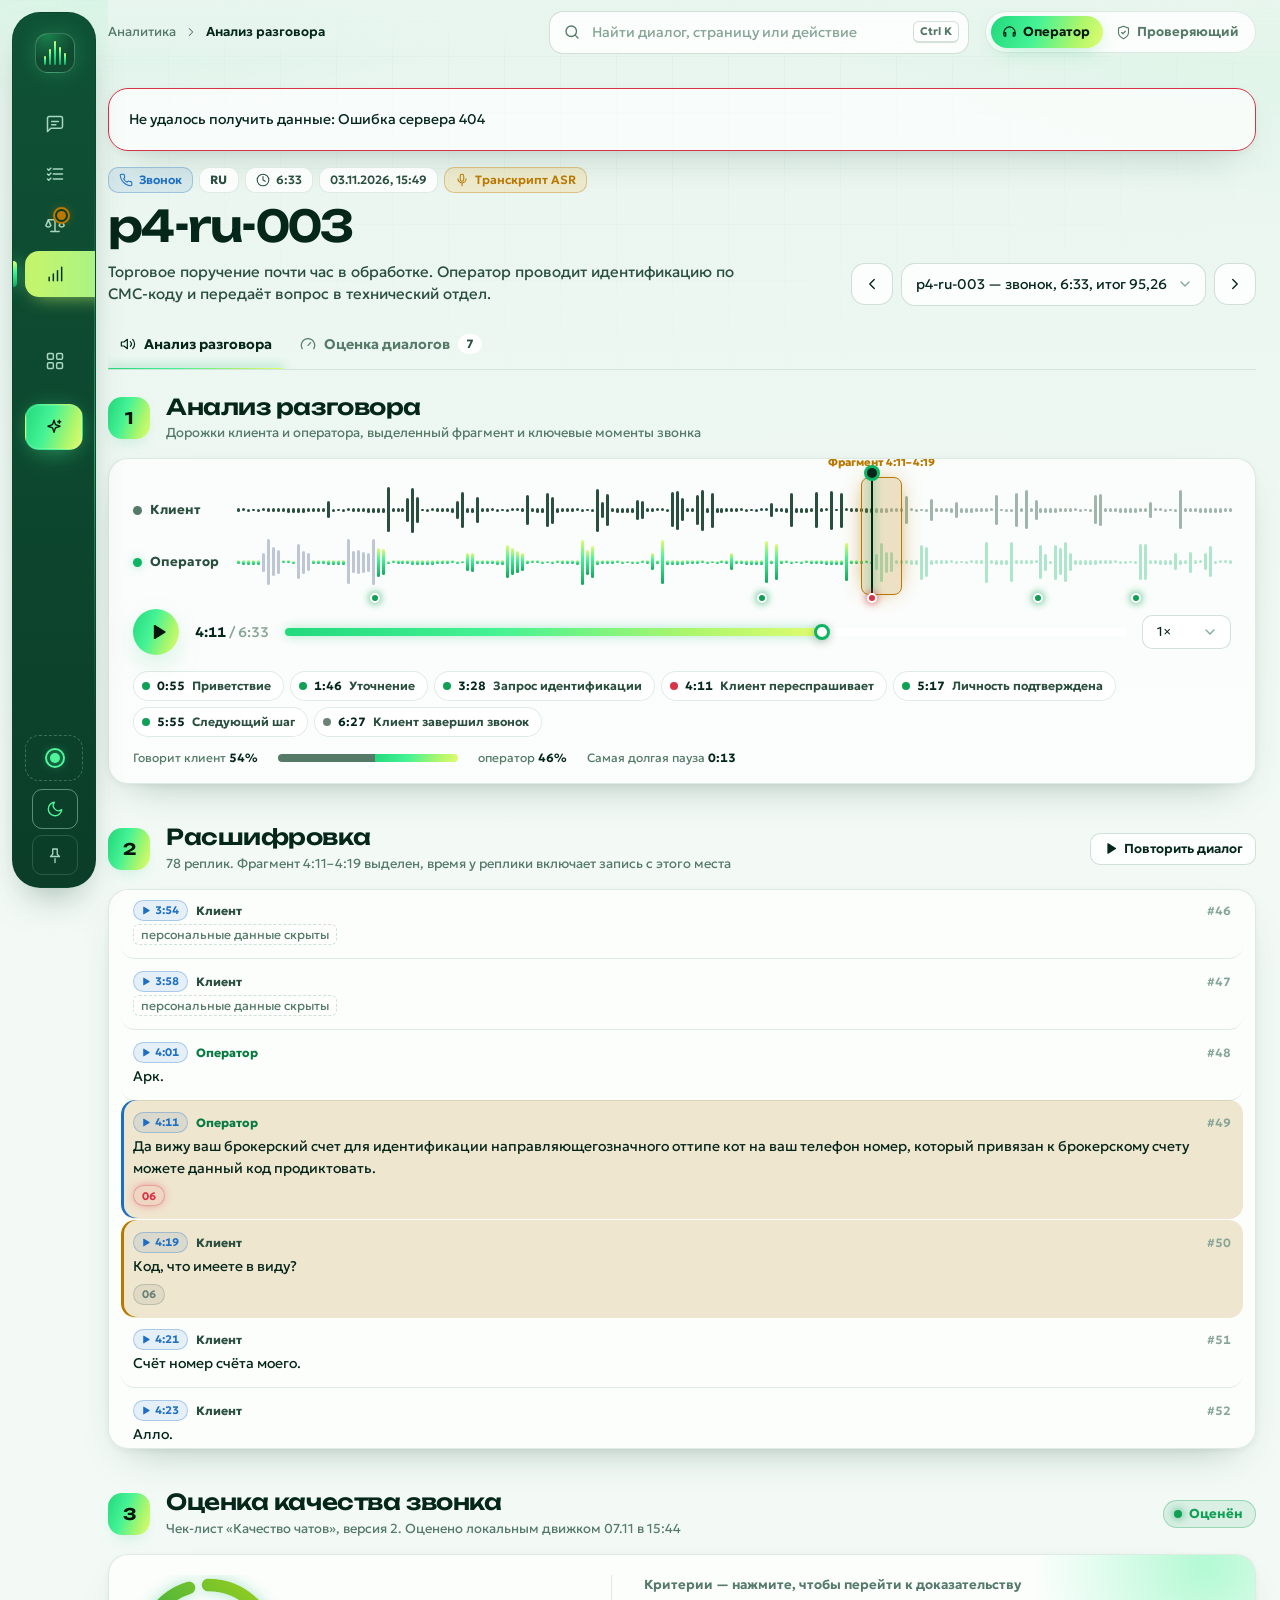
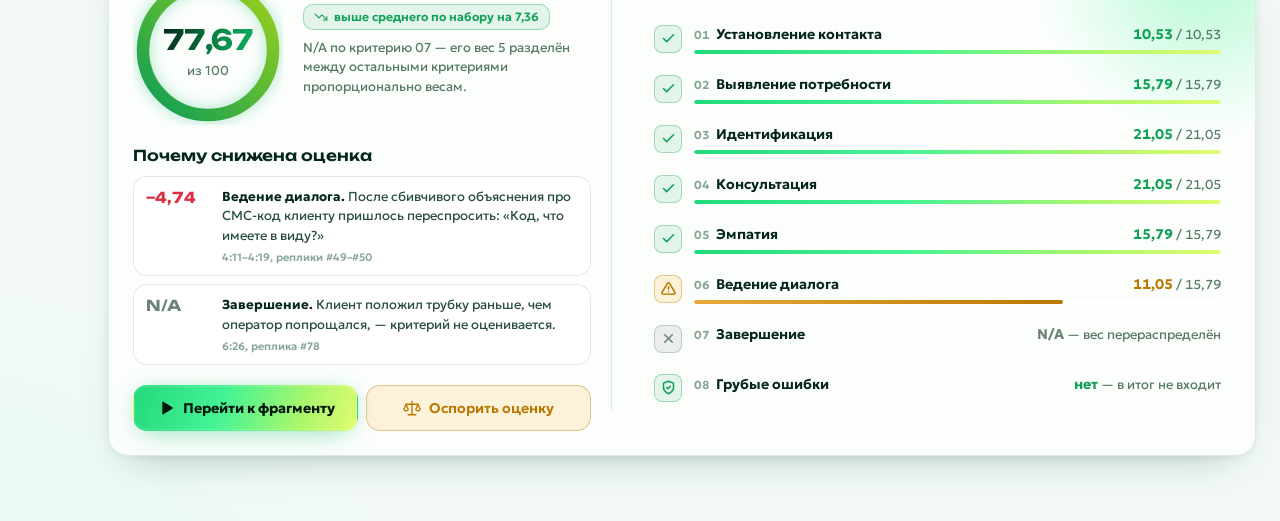
==== frontend/analytics.html @ 2c7c266d "Фронтенд: новый дизайн (datac) подключён к API: диалоги, карточки, апелляции, оценка, чек-листы, ана" ====
<!doctype html>
<html lang="ru">
<head>
  <meta charset="utf-8">
  <meta name="viewport" content="width=device-width, initial-scale=1">
  <meta name="theme-color" content="#F3FAF6">
  <link rel="icon" href="data:image/svg+xml,%3Csvg xmlns='http://www.w3.org/2000/svg' viewBox='0 0 32 32'%3E%3Crect width='32' height='32' rx='9' fill='%230B2D1F'/%3E%3Cg fill='%2345F395'%3E%3Crect x='6' y='17' width='3' height='8' rx='1.5'/%3E%3Crect x='11' y='11' width='3' height='14' rx='1.5'/%3E%3Crect x='16' y='6' width='3' height='19' rx='1.5'/%3E%3Crect x='21' y='12' width='3' height='13' rx='1.5'/%3E%3C/g%3E%3C/svg%3E">
  <title>Анализ разговора · p4-ru-003 · CQA</title>
  <script src="js/fx/boot.js"></script>
  <link rel="preconnect" href="https://fonts.googleapis.com">
  <link rel="preconnect" href="https://fonts.gstatic.com" crossorigin>
  <noscript><link rel="stylesheet" href="https://fonts.googleapis.com/css2?family=Geologica:wght@300..800&family=Unbounded:wght@500..800&display=swap"></noscript>
  <link rel="stylesheet" href="css/tokens.css">
  <link rel="stylesheet" href="css/base.css">
  <link rel="stylesheet" href="css/components.css">
  <link rel="stylesheet" href="css/views.css">
  <link rel="stylesheet" href="css/fx.css">
</head>
<body>
  <!-- Иконки (inline-спрайт, чтобы работать и с file://). Использование: <svg class="icon"><use href="#i-check"/></svg> -->
  <svg xmlns="http://www.w3.org/2000/svg" style="display:none" aria-hidden="true">
    <symbol id="i-logo" viewBox="0 0 24 24"><path d="M21 12a8.5 8.5 0 0 1-12.4 7.6L3.5 21l1.4-4.9A8.5 8.5 0 1 1 21 12Z"/><path d="m8.6 12.2 2.4 2.4 4.6-5"/></symbol>
    <symbol id="i-list" viewBox="0 0 24 24"><path d="M21 15a2 2 0 0 1-2 2H7l-4 4V5a2 2 0 0 1 2-2h14a2 2 0 0 1 2 2z"/><path d="M8 9h8M8 13h5"/></symbol>
    <symbol id="i-gauge" viewBox="0 0 24 24"><path d="m12 14 4-4"/><path d="M3.3 19a10 10 0 1 1 17.4 0"/></symbol>
    <symbol id="i-checklist" viewBox="0 0 24 24"><path d="M10 6h11M10 12h11M10 18h11"/><path d="m3 6 1.5 1.5L7 5M3 12l1.5 1.5L7 11M3 18l1.5 1.5L7 17"/></symbol>
    <symbol id="i-scale" viewBox="0 0 24 24"><path d="M12 3v18M7 21h10M4 7h16"/><path d="m4 7-3 7a3.5 3.5 0 0 0 6 0L4 7ZM20 7l-3 7a3.5 3.5 0 0 0 6 0l-3-7Z"/></symbol>
    <symbol id="i-chat" viewBox="0 0 24 24"><path d="M7.9 20A9 9 0 1 0 4 16.1L2 22z"/></symbol>
    <symbol id="i-phone" viewBox="0 0 24 24"><path d="M22 16.9v3a2 2 0 0 1-2.2 2 19.8 19.8 0 0 1-8.6-3.1 19.5 19.5 0 0 1-6-6A19.8 19.8 0 0 1 2.1 4.2 2 2 0 0 1 4.1 2h3a2 2 0 0 1 2 1.7c.1.9.4 1.8.7 2.7a2 2 0 0 1-.5 2.1L8 9.8a16 16 0 0 0 6 6l1.3-1.3a2 2 0 0 1 2.1-.4c.9.3 1.8.6 2.7.7a2 2 0 0 1 1.7 2z"/></symbol>
    <symbol id="i-search" viewBox="0 0 24 24"><circle cx="11" cy="11" r="7"/><path d="m20 20-3.5-3.5"/></symbol>
    <symbol id="i-chevron-right" viewBox="0 0 24 24"><path d="m9 18 6-6-6-6"/></symbol>
    <symbol id="i-chevron-left" viewBox="0 0 24 24"><path d="m15 18-6-6 6-6"/></symbol>
    <symbol id="i-sort" viewBox="0 0 24 24"><path d="m7 15 5 5 5-5M7 9l5-5 5 5"/></symbol>
    <symbol id="i-sort-down" viewBox="0 0 24 24"><path d="M12 5v14M6 13l6 6 6-6"/></symbol>
    <symbol id="i-alert" viewBox="0 0 24 24"><path d="M10.3 3.9 1.8 18a2 2 0 0 0 1.7 3h17a2 2 0 0 0 1.7-3L13.7 3.9a2 2 0 0 0-3.4 0z"/><path d="M12 9v4M12 17h.01"/></symbol>
    <symbol id="i-flag" viewBox="0 0 24 24"><path d="M4 15s1-1 4-1 5 2 8 2 4-1 4-1V3s-1 1-4 1-5-2-8-2-4 1-4 1z"/><path d="M4 22v-7"/></symbol>
    <symbol id="i-check" viewBox="0 0 24 24"><path d="M20 6 9 17l-5-5"/></symbol>
    <symbol id="i-check-circle" viewBox="0 0 24 24"><circle cx="12" cy="12" r="10"/><path d="m8 12 3 3 5-6"/></symbol>
    <symbol id="i-x" viewBox="0 0 24 24"><path d="M18 6 6 18M6 6l12 12"/></symbol>
    <symbol id="i-x-circle" viewBox="0 0 24 24"><circle cx="12" cy="12" r="10"/><path d="m15 9-6 6M9 9l6 6"/></symbol>
    <symbol id="i-refresh" viewBox="0 0 24 24"><path d="M3 12a9 9 0 0 1 15-6.7L21 8"/><path d="M21 3v5h-5"/><path d="M21 12a9 9 0 0 1-15 6.7L3 16"/><path d="M3 21v-5h5"/></symbol>
    <symbol id="i-upload" viewBox="0 0 24 24"><path d="M21 15v4a2 2 0 0 1-2 2H5a2 2 0 0 1-2-2v-4"/><path d="m17 8-5-5-5 5M12 3v12"/></symbol>
    <symbol id="i-download" viewBox="0 0 24 24"><path d="M21 15v4a2 2 0 0 1-2 2H5a2 2 0 0 1-2-2v-4"/><path d="m7 10 5 5 5-5M12 15V3"/></symbol>
    <symbol id="i-play" viewBox="0 0 24 24"><path d="M7 4.5v15a1 1 0 0 0 1.5.9l12-7.5a1 1 0 0 0 0-1.8l-12-7.5A1 1 0 0 0 7 4.5Z"/></symbol>
    <symbol id="i-pause" viewBox="0 0 24 24"><rect x="6" y="4" width="4" height="16" rx="1"/><rect x="14" y="4" width="4" height="16" rx="1"/></symbol>
    <symbol id="i-stop" viewBox="0 0 24 24"><rect x="6" y="6" width="12" height="12" rx="2"/></symbol>
    <symbol id="i-grip" viewBox="0 0 24 24"><circle cx="9" cy="6" r="1"/><circle cx="15" cy="6" r="1"/><circle cx="9" cy="12" r="1"/><circle cx="15" cy="12" r="1"/><circle cx="9" cy="18" r="1"/><circle cx="15" cy="18" r="1"/></symbol>
    <symbol id="i-plus" viewBox="0 0 24 24"><path d="M12 5v14M5 12h14"/></symbol>
    <symbol id="i-save" viewBox="0 0 24 24"><path d="M19 21H5a2 2 0 0 1-2-2V5a2 2 0 0 1 2-2h11l5 5v11a2 2 0 0 1-2 2z"/><path d="M17 21v-8H7v8M7 3v5h8"/></symbol>
    <symbol id="i-trash" viewBox="0 0 24 24"><path d="M3 6h18M8 6V4a2 2 0 0 1 2-2h4a2 2 0 0 1 2 2v2m3 0-1 14a2 2 0 0 1-2 2H8a2 2 0 0 1-2-2L5 6"/></symbol>
    <symbol id="i-copy" viewBox="0 0 24 24"><rect x="9" y="9" width="13" height="13" rx="2"/><path d="M5 15H4a2 2 0 0 1-2-2V4a2 2 0 0 1 2-2h9a2 2 0 0 1 2 2v1"/></symbol>
    <symbol id="i-shield" viewBox="0 0 24 24"><path d="M12 22s8-4 8-10V5l-8-3-8 3v7c0 6 8 10 8 10z"/><path d="m9 12 2 2 4-4"/></symbol>
    <symbol id="i-user" viewBox="0 0 24 24"><circle cx="12" cy="8" r="4"/><path d="M4 21a8 8 0 0 1 16 0"/></symbol>
    <symbol id="i-headset" viewBox="0 0 24 24"><path d="M3 14v-2a9 9 0 0 1 18 0v2"/><path d="M21 16a2 2 0 0 1-2 2h-1v-6h1a2 2 0 0 1 2 2zM3 16a2 2 0 0 0 2 2h1v-6H5a2 2 0 0 0-2 2z"/></symbol>
    <symbol id="i-bot" viewBox="0 0 24 24"><rect x="4" y="8" width="16" height="12" rx="3"/><path d="M12 4v4M9 13h.01M15 13h.01"/></symbol>
    <symbol id="i-info" viewBox="0 0 24 24"><circle cx="12" cy="12" r="10"/><path d="M12 16v-4M12 8h.01"/></symbol>
    <symbol id="i-clock" viewBox="0 0 24 24"><circle cx="12" cy="12" r="10"/><path d="M12 6v6l4 2"/></symbol>
    <symbol id="i-mic" viewBox="0 0 24 24"><rect x="9" y="2" width="6" height="12" rx="3"/><path d="M19 10a7 7 0 0 1-14 0M12 17v5"/></symbol>
    <symbol id="i-link" viewBox="0 0 24 24"><path d="M10 13a5 5 0 0 0 7.5.5l3-3a5 5 0 0 0-7-7l-1.7 1.7"/><path d="M14 11a5 5 0 0 0-7.5-.5l-3 3a5 5 0 0 0 7 7l1.7-1.7"/></symbol>
    <symbol id="i-database" viewBox="0 0 24 24"><ellipse cx="12" cy="5" rx="9" ry="3"/><path d="M3 5v14c0 1.7 4 3 9 3s9-1.3 9-3V5"/><path d="M3 12c0 1.7 4 3 9 3s9-1.3 9-3"/></symbol>
    <symbol id="i-cpu" viewBox="0 0 24 24"><rect x="5" y="5" width="14" height="14" rx="2"/><path d="M9 9h6v6H9zM9 2v3M15 2v3M9 19v3M15 19v3M2 9h3M2 15h3M19 9h3M19 15h3"/></symbol>
    <symbol id="i-cloud" viewBox="0 0 24 24"><path d="M17.5 19H8a5 5 0 1 1 1-9.9A6 6 0 0 1 20 11a4 4 0 0 1-2.5 8z"/></symbol>
    <symbol id="i-toggle" viewBox="0 0 24 24"><rect x="2" y="7" width="20" height="10" rx="5"/><circle cx="16" cy="12" r="3"/></symbol>
    <symbol id="i-bars" viewBox="0 0 24 24"><path d="M5 20v-4M10 20v-8M15 20V8M20 20V4"/></symbol>
    <symbol id="i-edit" viewBox="0 0 24 24"><path d="M12 20h9"/><path d="M16.5 3.5a2.1 2.1 0 0 1 3 3L7 19l-4 1 1-4z"/></symbol>
    <symbol id="i-arrow-right" viewBox="0 0 24 24"><path d="M5 12h14M13 6l6 6-6 6"/></symbol>
    <symbol id="i-external" viewBox="0 0 24 24"><path d="M15 3h6v6M10 14 21 3M18 13v6a2 2 0 0 1-2 2H5a2 2 0 0 1-2-2V8a2 2 0 0 1 2-2h6"/></symbol>
    <symbol id="i-lock" viewBox="0 0 24 24"><rect x="3" y="11" width="18" height="11" rx="2"/><path d="M7 11V7a5 5 0 0 1 10 0v4"/></symbol>
    <symbol id="i-file" viewBox="0 0 24 24"><path d="M14 2H6a2 2 0 0 0-2 2v16a2 2 0 0 0 2 2h12a2 2 0 0 0 2-2V8z"/><path d="M14 2v6h6M9 13h6M9 17h4"/></symbol>
    <symbol id="i-history" viewBox="0 0 24 24"><path d="M3 12a9 9 0 1 0 3-6.7L3 8"/><path d="M3 3v5h5M12 7v5l3 2"/></symbol>
    <symbol id="i-message" viewBox="0 0 24 24"><path d="M21 15a2 2 0 0 1-2 2H7l-4 4V5a2 2 0 0 1 2-2h14a2 2 0 0 1 2 2z"/></symbol>
    <symbol id="i-layers" viewBox="0 0 24 24"><path d="m12 2 10 5-10 5L2 7z"/><path d="m2 17 10 5 10-5M2 12l10 5 10-5"/></symbol>
    <symbol id="i-volume" viewBox="0 0 24 24"><path d="M11 5 6 9H2v6h4l5 4z"/><path d="M15.5 8.5a5 5 0 0 1 0 7M19 5a10 10 0 0 1 0 14"/></symbol>
    <symbol id="i-sun" viewBox="0 0 24 24"><circle cx="12" cy="12" r="4"/><path d="M12 2v2M12 20v2M4.9 4.9l1.4 1.4M17.7 17.7l1.4 1.4M2 12h2M20 12h2M4.9 19.1l1.4-1.4M17.7 6.3l1.4-1.4"/></symbol>
    <symbol id="i-moon" viewBox="0 0 24 24"><path d="M21 12.8A9 9 0 1 1 11.2 3a7 7 0 0 0 9.8 9.8z"/></symbol>
    <symbol id="i-pin" viewBox="0 0 24 24"><path d="M12 17v5M9 10.8V4h6v6.8l3 3.2H6z"/></symbol>
    <symbol id="i-sparkles" viewBox="0 0 24 24"><path d="m12 3 1.9 5.8L20 11l-6.1 2.2L12 19l-1.9-5.8L4 11l6.1-2.2z"/><path d="M19 3v4M17 5h4"/></symbol>
    <symbol id="i-zap" viewBox="0 0 24 24"><path d="M13 2 3 14h9l-1 8 10-12h-9z"/></symbol>
    <symbol id="i-grid" viewBox="0 0 24 24"><rect x="3" y="3" width="7" height="7" rx="1.5"/><rect x="14" y="3" width="7" height="7" rx="1.5"/><rect x="3" y="14" width="7" height="7" rx="1.5"/><rect x="14" y="14" width="7" height="7" rx="1.5"/></symbol>
    <symbol id="i-globe" viewBox="0 0 24 24"><circle cx="12" cy="12" r="10"/><path d="M2 12h20M12 2a15 15 0 0 1 0 20M12 2a15 15 0 0 0 0 20"/></symbol>
    <symbol id="i-trend" viewBox="0 0 24 24"><path d="m22 17-8.5-8.5-5 5L2 7"/><path d="M16 17h6v-6"/></symbol>
  </svg>
  <div class="aurora" aria-hidden="true"><canvas class="aurora__canvas"></canvas><div class="aurora__fallback"></div></div>
  <div class="scroll-progress" aria-hidden="true"></div>

<div class="app" id="cqa-app">
  <aside class="rail" aria-label="Навигация">
    <a class="rail__brand" href="index.html" aria-label="CQA, на главную">
      <span class="logo-bars" aria-hidden="true"><i></i><i></i><i></i><i></i><i></i></span>
      <span class="rail__brand-text rail__label"><b>CQA</b><small>Freedom Broker</small></span>
    </a>
    <nav class="rail__nav" aria-label="Разделы">
      <a class="rail__link" href="index.html" style="--i:0"><svg class="icon"><use href="#i-list"/></svg><span class="rail__label">Диалоги</span><span class="rail__meta">65</span></a>
      <a class="rail__link" href="checklist.html" style="--i:1"><svg class="icon"><use href="#i-checklist"/></svg><span class="rail__label">Чек-листы</span><span class="rail__meta">v2</span></a>
      <a class="rail__link" href="appeals.html" style="--i:2"><svg class="icon"><use href="#i-scale"/></svg><span class="rail__dot" aria-hidden="true"></span><span class="rail__label">Апелляции</span><span class="rail__meta rail__meta--amber">3</span></a>
      <a class="rail__link is-active" href="analytics.html" aria-current="page" style="--i:3"><svg class="icon"><use href="#i-bars"/></svg><span class="rail__label">Аналитика</span></a>
      <p class="rail__section">Для разработки</p>
      <a class="rail__link" href="ui-kit.html" style="--i:4"><svg class="icon"><use href="#i-grid"/></svg><span class="rail__label">Компоненты</span></a>
    </nav>
    <div class="rail__cta"><a class="btn btn--primary" href="run.html"><svg class="icon"><use href="#i-sparkles"/></svg><span class="rail__label">Новая оценка</span></a></div>
    <div class="rail__foot">
      <div class="rail__dataset"><span class="live-dot" aria-hidden="true"></span><span class="rail__label"><b>Набор DEV</b><small>65 диалогов загружено</small></span></div>
      <div class="rail__tools">
        <button class="rail__tool" type="button" data-theme-toggle aria-label="Сменить тему" aria-pressed="false"><svg class="icon i-sun"><use href="#i-sun"/></svg><svg class="icon i-moon"><use href="#i-moon"/></svg></button>
        <button class="rail__tool" type="button" data-rail-pin aria-label="Закрепить панель" aria-pressed="false"><svg class="icon"><use href="#i-pin"/></svg></button>
      </div>
    </div>
  </aside>
  <div class="main">
    <header class="cmdbar">
      <nav class="cmdbar__crumbs" aria-label="Путь"><a href="analytics.html">Аналитика</a><svg class="icon"><use href="#i-chevron-right"/></svg><span aria-current="page">Анализ разговора</span></nav>
      <label class="search cmdbar__search"><span class="sr-only">Быстрый поиск</span><svg class="icon"><use href="#i-search"/></svg><input class="input" type="search" placeholder="Найти диалог, страницу или действие" data-palette-open readonly><span class="kbd">Ctrl K</span></label>
      <div class="seg" role="group" aria-label="Роль" data-static>
        <a class="seg__item is-active" aria-pressed="true" href="index.html"><svg class="icon"><use href="#i-headset"/></svg>Оператор</a>
        <a class="seg__item" aria-pressed="false" href="appeals.html"><svg class="icon"><use href="#i-shield"/></svg>Проверяющий</a>
      </div>
    </header>
    <main class="page">
      <header class="hero">
        <div class="hero__text">
          <div class="meta-row" style="--i:0">
            <span class="tag tag--call"><svg class="icon"><use href="#i-phone"/></svg>Звонок</span>
            <span class="tag tag--lang">RU</span>
            <span class="tag"><svg class="icon"><use href="#i-clock"/></svg>6:33</span>
            <span class="tag">03.11.2026, 15:49</span>
            <span class="tag tag--amber"><svg class="icon"><use href="#i-mic"/></svg>Транскрипт ASR</span>
          </div>
          <h1 class="dlg-id display" data-decrypt>p4-ru-003</h1>
          <p class="lead" style="--i:2">Торговое поручение почти час в обработке. Оператор проводит идентификацию по СМС-коду и передаёт вопрос в технический отдел.</p>
        </div>
        <div class="hero__actions ana-switch">
          <a class="btn btn--icon" href="dialog.html" aria-label="Предыдущий разговор" data-tip="Предыдущий"><svg class="icon"><use href="#i-chevron-left"/></svg></a>
          <label class="sr-only" for="ana-pick">Разговор</label>
          <select class="select" id="ana-pick">
            <option selected>p4-ru-003 — звонок, 6:33, итог 95,26</option>
            <option>p4-ru-004 — звонок, 7:16, итог 79,47</option>
            <option>p1-ru-003 — чат, 5:07, итог 87,5</option>
            <option>p1-ru-009 — чат, 4:35, итог 55</option>
          </select>
          <a class="btn btn--icon" href="dialog.html" aria-label="Следующий разговор" data-tip="Следующий"><svg class="icon"><use href="#i-chevron-right"/></svg></a>
        </div>
      </header>

      <nav class="tabs subnav" aria-label="Разделы аналитики">
        <a class="tabs__item is-active" href="analytics.html" aria-current="page"><svg class="icon"><use href="#i-volume"/></svg>Анализ разговора</a>
        <a class="tabs__item" href="run.html"><svg class="icon"><use href="#i-gauge"/></svg>Оценка диалогов<span class="tabs__count">7</span></a>
      </nav>

      <div class="ana-flow" data-stagger style="--base:250ms;--step:160ms">
      <!-- ===================== 1. Анализ разговора ===================== -->
      <section class="ana-section" id="analysis" aria-labelledby="sec-analysis" style="--i:0">
        <header class="ana-section__head">
          <span class="ana-section__n" aria-hidden="true">1</span>
          <div><h2 class="ana-section__title" id="sec-analysis">Анализ разговора</h2><p class="ana-section__desc">Дорожки клиента и оператора, выделенный фрагмент и ключевые моменты звонка</p></div>
        </header>
        <div class="card audio player" data-duration="393" data-start="63.9" aria-label="Запись разговора">
        <div class="audio__lanes">
          <div class="lane lane--client"><span class="lane__label"><i></i>Клиент</span><div class="wave" style="--played:63.9%"><i class="is-played" style="--h:8;--i:0"></i><i class="is-played" style="--h:7;--i:1"></i><i class="is-played" style="--h:6;--i:2"></i><i class="is-played" style="--h:5;--i:3"></i><i class="is-played" style="--h:6;--i:4"></i><i class="is-played" style="--h:7;--i:5"></i><i class="is-played" style="--h:8;--i:6"></i><i class="is-played" style="--h:8;--i:7"></i><i class="is-played" style="--h:9;--i:8"></i><i class="is-played" style="--h:9;--i:9"></i><i class="is-played" style="--h:10;--i:10"></i><i class="is-played" style="--h:10;--i:11"></i><i class="is-played" style="--h:10;--i:12"></i><i class="is-played" style="--h:10;--i:13"></i><i class="is-played" style="--h:9;--i:14"></i><i class="is-played" style="--h:9;--i:15"></i><i class="is-played" style="--h:8;--i:16"></i><i class="is-played" style="--h:8;--i:17"></i><i class="is-played" style="--h:37;--i:18"></i><i class="is-played" style="--h:6;--i:19"></i><i class="is-played" style="--h:5;--i:20"></i><i class="is-played" style="--h:6;--i:21"></i><i class="is-played" style="--h:7;--i:22"></i><i class="is-played" style="--h:8;--i:23"></i><i class="is-played" style="--h:8;--i:24"></i><i class="is-played" style="--h:9;--i:25"></i><i class="is-played" style="--h:10;--i:26"></i><i class="is-played" style="--h:10;--i:27"></i><i class="is-played" style="--h:10;--i:28"></i><i class="is-played" style="--h:10;--i:29"></i><i class="is-played" style="--h:98;--i:30"></i><i class="is-played" style="--h:9;--i:31"></i><i class="is-played" style="--h:9;--i:32"></i><i class="is-played" style="--h:8;--i:33"></i><i class="is-played" style="--h:52;--i:34"></i><i class="is-played" style="--h:97;--i:35"></i><i class="is-played" style="--h:56;--i:36"></i><i class="is-played" style="--h:5;--i:37"></i><i class="is-played" style="--h:6;--i:38"></i><i class="is-played" style="--h:7;--i:39"></i><i class="is-played" style="--h:8;--i:40"></i><i class="is-played" style="--h:9;--i:41"></i><i class="is-played" style="--h:9;--i:42"></i><i class="is-played" style="--h:10;--i:43"></i><i class="is-played" style="--h:40;--i:44"></i><i class="is-played" style="--h:78;--i:45"></i><i class="is-played" style="--h:10;--i:46"></i><i class="is-played" style="--h:10;--i:47"></i><i class="is-played" style="--h:57;--i:48"></i><i class="is-played" style="--h:9;--i:49"></i><i class="is-played" style="--h:8;--i:50"></i><i class="is-played" style="--h:7;--i:51"></i><i class="is-played" style="--h:6;--i:52"></i><i class="is-played" style="--h:5;--i:53"></i><i class="is-played" style="--h:6;--i:54"></i><i class="is-played" style="--h:7;--i:55"></i><i class="is-played" style="--h:7;--i:56"></i><i class="is-played" style="--h:8;--i:57"></i><i class="is-played" style="--h:66;--i:58"></i><i class="is-played" style="--h:9;--i:59"></i><i class="is-played" style="--h:10;--i:60"></i><i class="is-played" style="--h:10;--i:61"></i><i class="is-played" style="--h:74;--i:62"></i><i class="is-played" style="--h:58;--i:63"></i><i class="is-played" style="--h:10;--i:64"></i><i class="is-played" style="--h:9;--i:65"></i><i class="is-played" style="--h:8;--i:66"></i><i class="is-played" style="--h:8;--i:67"></i><i class="is-played" style="--h:7;--i:68"></i><i class="is-played" style="--h:6;--i:69"></i><i class="is-played" style="--h:5;--i:70"></i><i class="is-played" style="--h:6;--i:71"></i><i class="is-played" style="--h:93;--i:72"></i><i class="is-played" style="--h:34;--i:73"></i><i class="is-played" style="--h:70;--i:74"></i><i class="is-played" style="--h:9;--i:75"></i><i class="is-played" style="--h:10;--i:76"></i><i class="is-played" style="--h:10;--i:77"></i><i class="is-played" style="--h:10;--i:78"></i><i class="is-played" style="--h:10;--i:79"></i><i class="is-played" style="--h:43;--i:80"></i><i class="is-played" style="--h:40;--i:81"></i><i class="is-played" style="--h:9;--i:82"></i><i class="is-played" style="--h:8;--i:83"></i><i class="is-played" style="--h:7;--i:84"></i><i class="is-played" style="--h:7;--i:85"></i><i class="is-played" style="--h:6;--i:86"></i><i class="is-played" style="--h:77;--i:87"></i><i class="is-played" style="--h:84;--i:88"></i><i class="is-played" style="--h:51;--i:89"></i><i class="is-played" style="--h:8;--i:90"></i><i class="is-played" style="--h:9;--i:91"></i><i class="is-played" style="--h:65;--i:92"></i><i class="is-played" style="--h:89;--i:93"></i><i class="is-played" style="--h:10;--i:94"></i><i class="is-played" style="--h:75;--i:95"></i><i class="is-played" style="--h:10;--i:96"></i><i class="is-played" style="--h:10;--i:97"></i><i class="is-played" style="--h:9;--i:98"></i><i class="is-played" style="--h:9;--i:99"></i><i class="is-played" style="--h:8;--i:100"></i><i class="is-played" style="--h:7;--i:101"></i><i class="is-played" style="--h:6;--i:102"></i><i class="is-played" style="--h:5;--i:103"></i><i class="is-played" style="--h:6;--i:104"></i><i class="is-played" style="--h:7;--i:105"></i><i class="is-played" style="--h:7;--i:106"></i><i class="is-played" style="--h:31;--i:107"></i><i class="is-played" style="--h:9;--i:108"></i><i class="is-played" style="--h:9;--i:109"></i><i class="is-played" style="--h:10;--i:110"></i><i class="is-played" style="--h:74;--i:111"></i><i class="is-played" style="--h:10;--i:112"></i><i class="is-played" style="--h:10;--i:113"></i><i class="is-played" style="--h:10;--i:114"></i><i class="is-played" style="--h:9;--i:115"></i><i class="is-played" style="--h:79;--i:116"></i><i class="is-played" style="--h:8;--i:117"></i><i class="is-played" style="--h:7;--i:118"></i><i class="is-played" style="--h:84;--i:119"></i><i class="is-played" style="--h:5;--i:120"></i><i class="is-played" style="--h:76;--i:121"></i><i class="is-played" style="--h:7;--i:122"></i><i class="is-played" style="--h:8;--i:123"></i><i class="is-played" style="--h:8;--i:124"></i><i class="is-played" style="--h:9;--i:125"></i><i class="is-played" style="--h:10;--i:126"></i><i class="is-played" style="--h:10;--i:127"></i><i style="--h:10;--i:128"></i><i style="--h:10;--i:129"></i><i style="--h:10;--i:130"></i><i style="--h:9;--i:131"></i><i style="--h:9;--i:132"></i><i style="--h:8;--i:133"></i><i style="--h:60;--i:134"></i><i style="--h:7;--i:135"></i><i style="--h:6;--i:136"></i><i style="--h:5;--i:137"></i><i style="--h:6;--i:138"></i><i style="--h:47;--i:139"></i><i style="--h:8;--i:140"></i><i style="--h:9;--i:141"></i><i style="--h:9;--i:142"></i><i style="--h:10;--i:143"></i><i style="--h:35;--i:144"></i><i style="--h:10;--i:145"></i><i style="--h:10;--i:146"></i><i style="--h:10;--i:147"></i><i style="--h:9;--i:148"></i><i style="--h:9;--i:149"></i><i style="--h:8;--i:150"></i><i style="--h:7;--i:151"></i><i style="--h:66;--i:152"></i><i style="--h:5;--i:153"></i><i style="--h:6;--i:154"></i><i style="--h:6;--i:155"></i><i style="--h:74;--i:156"></i><i style="--h:8;--i:157"></i><i style="--h:85;--i:158"></i><i style="--h:9;--i:159"></i><i style="--h:43;--i:160"></i><i style="--h:10;--i:161"></i><i style="--h:10;--i:162"></i><i style="--h:10;--i:163"></i><i style="--h:10;--i:164"></i><i style="--h:9;--i:165"></i><i style="--h:8;--i:166"></i><i style="--h:8;--i:167"></i><i style="--h:7;--i:168"></i><i style="--h:6;--i:169"></i><i style="--h:5;--i:170"></i><i style="--h:6;--i:171"></i><i style="--h:64;--i:172"></i><i style="--h:70;--i:173"></i><i style="--h:8;--i:174"></i><i style="--h:9;--i:175"></i><i style="--h:9;--i:176"></i><i style="--h:10;--i:177"></i><i style="--h:10;--i:178"></i><i style="--h:10;--i:179"></i><i style="--h:10;--i:180"></i><i style="--h:9;--i:181"></i><i style="--h:9;--i:182"></i><i style="--h:35;--i:183"></i><i style="--h:7;--i:184"></i><i style="--h:7;--i:185"></i><i style="--h:6;--i:186"></i><i style="--h:5;--i:187"></i><i style="--h:6;--i:188"></i><i style="--h:85;--i:189"></i><i style="--h:8;--i:190"></i><i style="--h:9;--i:191"></i><i style="--h:9;--i:192"></i><i style="--h:10;--i:193"></i><i style="--h:10;--i:194"></i><i style="--h:10;--i:195"></i><i style="--h:10;--i:196"></i><i style="--h:10;--i:197"></i><i style="--h:9;--i:198"></i><i style="--h:9;--i:199"></i></div></div>
          <div class="lane lane--operator"><span class="lane__label"><i></i>Оператор</span><div class="wave" style="--played:63.9%"><i class="is-played" style="--h:9;--i:0"></i><i class="is-played" style="--h:10;--i:1"></i><i class="is-played" style="--h:10;--i:2"></i><i class="is-played" style="--h:10;--i:3"></i><i class="is-played" style="--h:10;--i:4"></i><i class="is-bot is-played" style="--h:41;--i:5"></i><i class="is-bot is-played" style="--h:99;--i:6"></i><i class="is-bot is-played" style="--h:64;--i:7"></i><i class="is-bot is-played" style="--h:52;--i:8"></i><i class="is-played" style="--h:7;--i:9"></i><i class="is-played" style="--h:7;--i:10"></i><i class="is-played" style="--h:6;--i:11"></i><i class="is-bot is-played" style="--h:77;--i:12"></i><i class="is-bot is-played" style="--h:50;--i:13"></i><i class="is-bot is-played" style="--h:39;--i:14"></i><i class="is-played" style="--h:8;--i:15"></i><i class="is-played" style="--h:9;--i:16"></i><i class="is-played" style="--h:9;--i:17"></i><i class="is-played" style="--h:10;--i:18"></i><i class="is-played" style="--h:10;--i:19"></i><i class="is-played" style="--h:10;--i:20"></i><i class="is-played" style="--h:10;--i:21"></i><i class="is-bot is-played" style="--h:98;--i:22"></i><i class="is-bot is-played" style="--h:47;--i:23"></i><i class="is-bot is-played" style="--h:53;--i:24"></i><i class="is-bot is-played" style="--h:45;--i:25"></i><i class="is-bot is-played" style="--h:41;--i:26"></i><i class="is-bot is-played" style="--h:99;--i:27"></i><i class="is-played" style="--h:62;--i:28"></i><i class="is-played" style="--h:57;--i:29"></i><i class="is-played" style="--h:6;--i:30"></i><i class="is-played" style="--h:7;--i:31"></i><i class="is-played" style="--h:8;--i:32"></i><i class="is-played" style="--h:9;--i:33"></i><i class="is-played" style="--h:9;--i:34"></i><i class="is-played" style="--h:10;--i:35"></i><i class="is-played" style="--h:10;--i:36"></i><i class="is-played" style="--h:10;--i:37"></i><i class="is-played" style="--h:10;--i:38"></i><i class="is-played" style="--h:10;--i:39"></i><i class="is-played" style="--h:9;--i:40"></i><i class="is-played" style="--h:8;--i:41"></i><i class="is-played" style="--h:8;--i:42"></i><i class="is-played" style="--h:7;--i:43"></i><i class="is-played" style="--h:6;--i:44"></i><i class="is-played" style="--h:5;--i:45"></i><i class="is-played" style="--h:40;--i:46"></i><i class="is-played" style="--h:41;--i:47"></i><i class="is-played" style="--h:8;--i:48"></i><i class="is-played" style="--h:8;--i:49"></i><i class="is-played" style="--h:9;--i:50"></i><i class="is-played" style="--h:9;--i:51"></i><i class="is-played" style="--h:10;--i:52"></i><i class="is-played" style="--h:10;--i:53"></i><i class="is-played" style="--h:72;--i:54"></i><i class="is-played" style="--h:59;--i:55"></i><i class="is-played" style="--h:48;--i:56"></i><i class="is-played" style="--h:40;--i:57"></i><i class="is-played" style="--h:8;--i:58"></i><i class="is-played" style="--h:7;--i:59"></i><i class="is-played" style="--h:7;--i:60"></i><i class="is-played" style="--h:6;--i:61"></i><i class="is-played" style="--h:5;--i:62"></i><i class="is-played" style="--h:6;--i:63"></i><i class="is-played" style="--h:7;--i:64"></i><i class="is-played" style="--h:8;--i:65"></i><i class="is-played" style="--h:9;--i:66"></i><i class="is-played" style="--h:9;--i:67"></i><i class="is-played" style="--h:10;--i:68"></i><i class="is-played" style="--h:97;--i:69"></i><i class="is-played" style="--h:54;--i:70"></i><i class="is-played" style="--h:69;--i:71"></i><i class="is-played" style="--h:10;--i:72"></i><i class="is-played" style="--h:9;--i:73"></i><i class="is-played" style="--h:9;--i:74"></i><i class="is-played" style="--h:8;--i:75"></i><i class="is-played" style="--h:7;--i:76"></i><i class="is-played" style="--h:6;--i:77"></i><i class="is-played" style="--h:5;--i:78"></i><i class="is-played" style="--h:6;--i:79"></i><i class="is-played" style="--h:6;--i:80"></i><i class="is-played" style="--h:7;--i:81"></i><i class="is-played" style="--h:8;--i:82"></i><i class="is-played" style="--h:38;--i:83"></i><i class="is-played" style="--h:9;--i:84"></i><i class="is-played" style="--h:95;--i:85"></i><i class="is-played" style="--h:10;--i:86"></i><i class="is-played" style="--h:10;--i:87"></i><i class="is-played" style="--h:10;--i:88"></i><i class="is-played" style="--h:10;--i:89"></i><i class="is-played" style="--h:9;--i:90"></i><i class="is-played" style="--h:9;--i:91"></i><i class="is-played" style="--h:8;--i:92"></i><i class="is-played" style="--h:7;--i:93"></i><i class="is-played" style="--h:6;--i:94"></i><i class="is-played" style="--h:5;--i:95"></i><i class="is-played" style="--h:6;--i:96"></i><i class="is-played" style="--h:7;--i:97"></i><i class="is-played" style="--h:8;--i:98"></i><i class="is-played" style="--h:37;--i:99"></i><i class="is-played" style="--h:9;--i:100"></i><i class="is-played" style="--h:9;--i:101"></i><i class="is-played" style="--h:10;--i:102"></i><i class="is-played" style="--h:10;--i:103"></i><i class="is-played" style="--h:10;--i:104"></i><i class="is-played" style="--h:10;--i:105"></i><i class="is-played" style="--h:92;--i:106"></i><i class="is-played" style="--h:9;--i:107"></i><i class="is-played" style="--h:79;--i:108"></i><i class="is-played" style="--h:8;--i:109"></i><i class="is-played" style="--h:7;--i:110"></i><i class="is-played" style="--h:6;--i:111"></i><i class="is-played" style="--h:5;--i:112"></i><i class="is-played" style="--h:6;--i:113"></i><i class="is-played" style="--h:7;--i:114"></i><i class="is-played" style="--h:8;--i:115"></i><i class="is-played" style="--h:9;--i:116"></i><i class="is-played" style="--h:9;--i:117"></i><i class="is-played" style="--h:10;--i:118"></i><i class="is-played" style="--h:10;--i:119"></i><i class="is-played" style="--h:10;--i:120"></i><i class="is-played" style="--h:10;--i:121"></i><i class="is-played" style="--h:82;--i:122"></i><i class="is-played" style="--h:9;--i:123"></i><i class="is-played" style="--h:9;--i:124"></i><i class="is-played" style="--h:8;--i:125"></i><i class="is-played" style="--h:7;--i:126"></i><i class="is-played" style="--h:6;--i:127"></i><i style="--h:34;--i:128"></i><i style="--h:84;--i:129"></i><i style="--h:45;--i:130"></i><i style="--h:43;--i:131"></i><i style="--h:8;--i:132"></i><i style="--h:9;--i:133"></i><i style="--h:9;--i:134"></i><i style="--h:10;--i:135"></i><i style="--h:10;--i:136"></i><i style="--h:75;--i:137"></i><i style="--h:65;--i:138"></i><i style="--h:10;--i:139"></i><i style="--h:9;--i:140"></i><i style="--h:9;--i:141"></i><i style="--h:8;--i:142"></i><i style="--h:7;--i:143"></i><i style="--h:6;--i:144"></i><i style="--h:5;--i:145"></i><i style="--h:6;--i:146"></i><i style="--h:7;--i:147"></i><i style="--h:8;--i:148"></i><i style="--h:8;--i:149"></i><i style="--h:89;--i:150"></i><i style="--h:9;--i:151"></i><i style="--h:10;--i:152"></i><i style="--h:10;--i:153"></i><i style="--h:10;--i:154"></i><i style="--h:87;--i:155"></i><i style="--h:9;--i:156"></i><i style="--h:9;--i:157"></i><i style="--h:8;--i:158"></i><i style="--h:8;--i:159"></i><i style="--h:7;--i:160"></i><i style="--h:73;--i:161"></i><i style="--h:36;--i:162"></i><i style="--h:6;--i:163"></i><i style="--h:75;--i:164"></i><i style="--h:59;--i:165"></i><i style="--h:87;--i:166"></i><i style="--h:39;--i:167"></i><i style="--h:10;--i:168"></i><i style="--h:10;--i:169"></i><i style="--h:10;--i:170"></i><i style="--h:10;--i:171"></i><i style="--h:10;--i:172"></i><i style="--h:9;--i:173"></i><i style="--h:9;--i:174"></i><i style="--h:8;--i:175"></i><i style="--h:7;--i:176"></i><i style="--h:6;--i:177"></i><i style="--h:6;--i:178"></i><i style="--h:5;--i:179"></i><i style="--h:6;--i:180"></i><i style="--h:79;--i:181"></i><i style="--h:78;--i:182"></i><i style="--h:9;--i:183"></i><i style="--h:9;--i:184"></i><i style="--h:10;--i:185"></i><i style="--h:10;--i:186"></i><i style="--h:10;--i:187"></i><i style="--h:38;--i:188"></i><i style="--h:10;--i:189"></i><i style="--h:9;--i:190"></i><i style="--h:45;--i:191"></i><i style="--h:8;--i:192"></i><i style="--h:7;--i:193"></i><i style="--h:37;--i:194"></i><i style="--h:68;--i:195"></i><i style="--h:6;--i:196"></i><i style="--h:7;--i:197"></i><i style="--h:7;--i:198"></i><i style="--h:8;--i:199"></i></div></div>
          <div class="audio__track" aria-hidden="true">
            <span class="audio__mark" style="--from:62.8%;--to:66.9%"><span>Фрагмент 4:11–4:19</span></span>
            <span class="audio__head"></span>
          </div>
          <div class="audio__track"><a class="audio__pin" href="#t-13" data-at="13.9" style="--at:13.9%" data-tip="#13 — Приветствие, 0:55"></a><a class="audio__pin" href="#t-40" data-at="52.8" style="--at:52.8%" data-tip="#40 — Запрос идентификации, 3:28"></a><a class="audio__pin audio__pin--bad" href="#t-49" data-at="63.9" style="--at:63.9%" data-tip="#49 — Клиент переспрашивает, 4:11"></a><a class="audio__pin" href="#t-65" data-at="80.6" style="--at:80.6%" data-tip="#65 — Личность подтверждена, 5:17"></a><a class="audio__pin" href="#t-71" data-at="90.4" style="--at:90.4%" data-tip="#71 — Следующий шаг, 5:55"></a></div>
        </div>
        <div class="audio__bar">
          <button class="player__play" type="button" aria-label="Воспроизвести или поставить на паузу"><svg class="icon i-play"><use href="#i-play"/></svg><svg class="icon i-pause"><use href="#i-pause"/></svg></button>
          <span class="audio__time"><b data-player-time>4:11</b><span> / 6:33</span></span>
          <div class="seekbar" role="slider" tabindex="0" aria-label="Позиция записи" aria-valuemin="0" aria-valuemax="393" aria-valuenow="251" aria-valuetext="4:11 из 6:33"><span class="seekbar__fill"></span><span class="seekbar__knob"></span></div>
          <label class="sr-only" for="speed">Скорость</label>
          <select class="select select--sm" id="speed" style="width:auto"><option>0,75×</option><option selected>1×</option><option>1,25×</option><option>1,5×</option><option>2×</option></select>
        </div>
        <div class="row row--between" style="gap:var(--s-3)">
          <div class="moments" aria-label="Ключевые моменты"><a class="moment" href="#t-13" data-at="13.9"><i></i><b>0:55</b>Приветствие</a><a class="moment" href="#t-22" data-at="26.9"><i></i><b>1:46</b>Уточнение</a><a class="moment" href="#t-40" data-at="52.8"><i></i><b>3:28</b>Запрос идентификации</a><a class="moment moment--bad" href="#t-49" data-at="63.9"><i></i><b>4:11</b>Клиент переспрашивает</a><a class="moment" href="#t-65" data-at="80.6"><i></i><b>5:17</b>Личность подтверждена</a><a class="moment" href="#t-71" data-at="90.4"><i></i><b>5:55</b>Следующий шаг</a><a class="moment moment--na" href="#t-78" data-at="98.3"><i></i><b>6:27</b>Клиент завершил звонок</a></div>
          <div class="talk">
            <span>Говорит клиент <b>54%</b></span>
            <span class="talk__split" aria-hidden="true"><span style="width:54%"></span><span style="width:46%"></span></span>
            <span>оператор <b>46%</b></span>
            <span>Самая долгая пауза <b>0:13</b></span>
          </div>
        </div>
        </div>
      </section>

      <!-- ===================== 2. Расшифровка ===================== -->
      <section class="ana-section" id="transcript" aria-labelledby="sec-transcript" style="--i:1">
        <header class="ana-section__head">
          <span class="ana-section__n" aria-hidden="true">2</span>
          <div><h2 class="ana-section__title" id="sec-transcript">Расшифровка</h2><p class="ana-section__desc">78 реплик. Фрагмент 4:11–4:19 выделен, время у реплики включает запись с этого места</p></div>
          <div class="ana-section__actions">
            <button class="btn btn--sm" type="button" data-replay aria-pressed="false"><svg class="icon icon--fill"><use href="#i-play"/></svg><span data-replay-label>Повторить диалог</span></button>
          </div>
        </header>
        <div class="card tr-card">
          <ol class="tr-list transcript__body" aria-label="Реплики разговора">
              <li class="turn turn--system" id="t-1" style="--i:0"><span class="turn__sys"><svg class="icon"><use href="#i-globe"/></svg>Bot dialog and transcription languages have been updated. The dialog language changed from kk-KZ to ru-RU, with transcription now aligned to ru-RU.</span></li>
              <li class="turn turn--system" id="t-2" style="--i:1"><span class="turn__sys"><svg class="icon"><use href="#i-mic"/></svg>Запись и транскрибирование запущены.</span></li>
              <li class="turn turn--bot" id="t-3" style="--i:2"><div class="tr-row__meta"><a class="play-chip" href="#t-3" data-at="2.3" aria-label="Слушать с 0:09"><svg class="icon"><use href="#i-play"/></svg>0:09</a><span class="tr-row__who">Бот</span><span class="tr-row__no">#3</span></div><p class="turn__text">Салими цбе Фридом брокер за кошки для нас Здравствуйте, добро пожаловать в Фридом брокер.</p></li>
              <li class="turn turn--bot" id="t-4" style="--i:3"><div class="tr-row__meta"><a class="play-chip" href="#t-4" data-at="3.7" aria-label="Слушать с 0:15"><svg class="icon"><use href="#i-play"/></svg>0:15</a><span class="tr-row__who">Бот</span><span class="tr-row__no">#4</span></div><p class="turn__text">С для выбора русского языка нажмите 2.</p></li>
              <li class="turn turn--client" id="t-5" style="--i:4"><div class="tr-row__meta"><a class="play-chip" href="#t-5" data-at="4.3" aria-label="Слушать с 0:17"><svg class="icon"><use href="#i-play"/></svg>0:17</a><span class="tr-row__who">Клиент</span><span class="tr-row__no">#5</span></div><p class="turn__text">2</p></li>
              <li class="turn turn--bot" id="t-6" style="--i:5"><div class="tr-row__meta"><a class="play-chip" href="#t-6" data-at="5.9" aria-label="Слушать с 0:23"><svg class="icon"><use href="#i-play"/></svg>0:23</a><span class="tr-row__who">Бот</span><span class="tr-row__no">#6</span></div><p class="turn__text">По услугам Фридом банк, кредиты, цифровая ипотека, обслуживание карт нажмите один.</p></li>
              <li class="turn turn--client" id="t-7" style="--i:6"><div class="tr-row__meta"><a class="play-chip" href="#t-7" data-at="9.0" aria-label="Слушать с 0:35"><svg class="icon"><use href="#i-play"/></svg>0:35</a><span class="tr-row__who">Клиент</span><span class="tr-row__no">#7</span></div><p class="turn__text">3</p></li>
              <li class="turn turn--bot" id="t-8" style="--i:7"><div class="tr-row__meta"><a class="play-chip" href="#t-8" data-at="10.8" aria-label="Слушать с 0:42"><svg class="icon"><use href="#i-play"/></svg>0:42</a><span class="tr-row__who">Бот</span><span class="tr-row__no">#8</span></div><p class="turn__text">Чтобы получить ссылку на раздел, часто задаваемые вопросы и информацию о курсах академии ватсап нажмите 2. Если у вас вопрос по опционам американского рынка нажмите 3 по услугам Фридом брокер, продолжая разговор, вы соглашаетесь на Сборы обработку ваших персональных данных, а также на запись разговора.</p></li>
              <li class="turn turn--system is-key" id="t-9" style="--i:8"><span class="turn__sys"><svg class="icon"><use href="#i-headset"/></svg>Клиент переведен от агента на представителя службы поддержки</span></li>
              <li class="turn turn--system" id="t-10" style="--i:9"><span class="turn__sys"><svg class="icon"><use href="#i-mic"/></svg>Запись и транскрибирование приостановлены.</span></li>
              <li class="turn turn--system is-key" id="t-11" style="--i:10"><span class="turn__sys"><svg class="icon"><use href="#i-headset"/></svg>Агент присоединился к разговору с клиентом.</span></li>
              <li class="turn turn--system" id="t-12" style="--i:11"><span class="turn__sys"><svg class="icon"><use href="#i-mic"/></svg>Запись и транскрибирование возобновлены.</span></li>
              <li class="turn turn--operator" id="t-13" style="--i:12"><div class="tr-row__meta"><a class="play-chip" href="#t-13" data-at="13.9" aria-label="Слушать с 0:55"><svg class="icon"><use href="#i-play"/></svg>0:55</a><span class="tr-row__who">Оператор</span><span class="tr-row__no">#13</span></div><p class="turn__text">Здравствуйте, Фридом брокер меня зовут <span class="masked">имя скрыто</span>, чем могу помочь?</p><div class="turn__marks"><a class="mark mark--support" href="#c-01" title="Приветствие и представление">01</a></div></li>
              <li class="turn turn--client" id="t-14" style="--i:13"><div class="tr-row__meta"><a class="play-chip" href="#t-14" data-at="14.9" aria-label="Слушать с 0:59"><svg class="icon"><use href="#i-play"/></svg>0:59</a><span class="tr-row__who">Клиент</span><span class="tr-row__no">#14</span></div><p class="turn__text">Здравствуйте.</p></li>
              <li class="turn turn--client" id="t-15" style="--i:14"><div class="tr-row__meta"><a class="play-chip" href="#t-15" data-at="16.8" aria-label="Слушать с 1:06"><svg class="icon"><use href="#i-play"/></svg>1:06</a><span class="tr-row__who">Клиент</span><span class="tr-row__no">#15</span></div><p class="turn__text">Да я вот через мобильное приложение Продам торговые по поручения.</p></li>
              <li class="turn turn--client" id="t-16" style="--i:15"><div class="tr-row__meta"><a class="play-chip" href="#t-16" data-at="18.0" aria-label="Слушать с 1:11"><svg class="icon"><use href="#i-play"/></svg>1:11</a><span class="tr-row__who">Клиент</span><span class="tr-row__no">#16</span></div><p class="turn__text">На покупку акций мэра вот там.</p></li>
              <li class="turn turn--client" id="t-17" style="--i:16"><div class="tr-row__meta"><a class="play-chip" href="#t-17" data-at="21.9" aria-label="Слушать с 1:26"><svg class="icon"><use href="#i-play"/></svg>1:26</a><span class="tr-row__who">Клиент</span><span class="tr-row__no">#17</span></div><p class="turn__text">Мне ответ там дали, что вот ну номер такого поручения. Ну вот оно что то уже почти час находится в обработке, и я у себя не вижу, что оно исполнено.</p></li>
              <li class="turn turn--client" id="t-18" style="--i:17"><div class="tr-row__meta"><a class="play-chip" href="#t-18" data-at="23.1" aria-label="Слушать с 1:31"><svg class="icon"><use href="#i-play"/></svg>1:31</a><span class="tr-row__who">Клиент</span><span class="tr-row__no">#18</span></div><p class="turn__text">Вот номер.</p></li>
              <li class="turn turn--operator" id="t-19" style="--i:18"><div class="tr-row__meta"><a class="play-chip" href="#t-19" data-at="23.1" aria-label="Слушать с 1:31"><svg class="icon"><use href="#i-play"/></svg>1:31</a><span class="tr-row__who">Оператор</span><span class="tr-row__no">#19</span></div><p class="turn__text">Так, а подскажите, пожалуйста.</p></li>
              <li class="turn turn--operator" id="t-20" style="--i:19"><div class="tr-row__meta"><a class="play-chip" href="#t-20" data-at="23.7" aria-label="Слушать с 1:33"><svg class="icon"><use href="#i-play"/></svg>1:33</a><span class="tr-row__who">Оператор</span><span class="tr-row__no">#20</span></div><p class="turn__text">Приемку вам обращаться?</p></li>
              <li class="turn turn--client" id="t-21" style="--i:20"><div class="tr-row__meta"><a class="play-chip" href="#t-21" data-at="23.9" aria-label="Слушать с 1:34"><svg class="icon"><use href="#i-play"/></svg>1:34</a><span class="tr-row__who">Клиент</span><span class="tr-row__no">#21</span></div><p class="turn__text">Номер торгового поручения.</p></li>
              <li class="turn turn--operator" id="t-22" style="--i:21"><div class="tr-row__meta"><a class="play-chip" href="#t-22" data-at="26.9" aria-label="Слушать с 1:46"><svg class="icon"><use href="#i-play"/></svg>1:46</a><span class="tr-row__who">Оператор</span><span class="tr-row__no">#22</span></div><p class="turn__text">Приятно познакомиться в юрию. Прошу причин, что перебил вас. Подскажите, пожалуйста, случайно не мы разговаривали буквально полчаса назад.</p><div class="turn__marks"><a class="mark mark--support" href="#c-02" title="Уточнение">02</a><a class="mark mark--support" href="#c-05" title="Извинение">05</a></div></li>
              <li class="turn turn--client" id="t-23" style="--i:22"><div class="tr-row__meta"><a class="play-chip" href="#t-23" data-at="28.9" aria-label="Слушать с 1:54"><svg class="icon"><use href="#i-play"/></svg>1:54</a><span class="tr-row__who">Клиент</span><span class="tr-row__no">#23</span></div><p class="turn__text">А Ну да, я вот это всё у меня статус изменился, всё нормально, я вот торговая поручение подал через.</p></li>
              <li class="turn turn--client" id="t-24" style="--i:23"><div class="tr-row__meta"><a class="play-chip" href="#t-24" data-at="29.3" aria-label="Слушать с 1:55"><svg class="icon"><use href="#i-play"/></svg>1:55</a><span class="tr-row__who">Клиент</span><span class="tr-row__no">#24</span></div><p class="turn__text">Приложение.</p></li>
              <li class="turn turn--client" id="t-25" style="--i:24"><div class="tr-row__meta"><a class="play-chip" href="#t-25" data-at="30.8" aria-label="Слушать с 2:01"><svg class="icon"><use href="#i-play"/></svg>2:01</a><span class="tr-row__who">Клиент</span><span class="tr-row__no">#25</span></div><p class="turn__text">Вот мне прислали, что оно находится в обработке, но чтото она долго.</p></li>
              <li class="turn turn--client" id="t-26" style="--i:25"><div class="tr-row__meta"><a class="play-chip" href="#t-26" data-at="31.6" aria-label="Слушать с 2:04"><svg class="icon"><use href="#i-play"/></svg>2:04</a><span class="tr-row__who">Клиент</span><span class="tr-row__no">#26</span></div><p class="turn__text">Не исполняется.</p></li>
              <li class="turn turn--operator" id="t-27" style="--i:26"><div class="tr-row__meta"><a class="play-chip" href="#t-27" data-at="34.7" aria-label="Слушать с 2:16"><svg class="icon"><use href="#i-play"/></svg>2:16</a><span class="tr-row__who">Оператор</span><span class="tr-row__no">#27</span></div><p class="turn__text">Да, получается изменения сведений она находится, оно будет находиться в обработке и обработкой. Данная обработка проверка данного поручения будет заниматься профильный отдел, но уже завтра рабочее время.</p></li>
              <li class="turn turn--client" id="t-28" style="--i:27"><div class="tr-row__meta"><a class="play-chip" href="#t-28" data-at="36.2" aria-label="Слушать с 2:22"><svg class="icon"><use href="#i-play"/></svg>2:22</a><span class="tr-row__who">Клиент</span><span class="tr-row__no">#28</span></div><p class="turn__text">Не, я имею в виду, у меня уже статус, всё нормально, он снялся уже всё.</p></li>
              <li class="turn turn--client" id="t-29" style="--i:28"><div class="tr-row__meta"><a class="play-chip" href="#t-29" data-at="40.1" aria-label="Слушать с 2:38"><svg class="icon"><use href="#i-play"/></svg>2:38</a><span class="tr-row__who">Клиент</span><span class="tr-row__no">#29</span></div><p class="turn__text">То есть я могу торговые поручения, но через это. Ну я просто не дома не на компьютере. Я не могу через компьютер, через платформу, я через мобильное приложение.</p></li>
              <li class="turn turn--client" id="t-30" style="--i:29"><div class="tr-row__meta"><a class="play-chip" href="#t-30" data-at="40.6" aria-label="Слушать с 2:40"><svg class="icon"><use href="#i-play"/></svg>2:40</a><span class="tr-row__who">Клиент</span><span class="tr-row__no">#30</span></div><p class="turn__text">Сказал поручение.</p></li>
              <li class="turn turn--operator" id="t-31" style="--i:30"><div class="tr-row__meta"><a class="play-chip" href="#t-31" data-at="41.6" aria-label="Слушать с 2:44"><svg class="icon"><use href="#i-play"/></svg>2:44</a><span class="tr-row__who">Оператор</span><span class="tr-row__no">#31</span></div><p class="turn__text">Так хорошо давайте.</p></li>
              <li class="turn turn--operator" id="t-32" style="--i:30"><div class="tr-row__meta"><a class="play-chip" href="#t-32" data-at="42.4" aria-label="Слушать с 2:47"><svg class="icon"><use href="#i-play"/></svg>2:47</a><span class="tr-row__who">Оператор</span><span class="tr-row__no">#32</span></div><p class="turn__text">Давайте я сейчас посмотрю.</p></li>
              <li class="turn turn--client" id="t-33" style="--i:30"><div class="tr-row__meta"><a class="play-chip" href="#t-33" data-at="43.7" aria-label="Слушать с 2:52"><svg class="icon"><use href="#i-play"/></svg>2:52</a><span class="tr-row__who">Клиент</span><span class="tr-row__no">#33</span></div><p class="turn__text">Вот мне прислали, что торгового поручения находится в обработке, значит оно долго.</p></li>
              <li class="turn turn--client" id="t-34" style="--i:30"><div class="tr-row__meta"><a class="play-chip" href="#t-34" data-at="44.5" aria-label="Слушать с 2:55"><svg class="icon"><use href="#i-play"/></svg>2:55</a><span class="tr-row__who">Клиент</span><span class="tr-row__no">#34</span></div><p class="turn__text">Код подписи прислали да.</p></li>
              <li class="turn turn--client" id="t-35" style="--i:30"><div class="tr-row__meta"><a class="play-chip" href="#t-35" data-at="46.1" aria-label="Слушать с 3:01"><svg class="icon"><use href="#i-play"/></svg>3:01</a><span class="tr-row__who">Клиент</span><span class="tr-row__no">#35</span></div><p class="turn__text">Торговое поручение, что канун на удар такое то.</p></li>
              <li class="turn turn--client" id="t-36" style="--i:30"><div class="tr-row__meta"><a class="play-chip" href="#t-36" data-at="47.7" aria-label="Слушать с 3:08"><svg class="icon"><use href="#i-play"/></svg>3:08</a><span class="tr-row__who">Клиент</span><span class="tr-row__no">#36</span></div><p class="turn__text"><span class="masked">персональные данные скрыты</span></p></li>
              <li class="turn turn--client" id="t-37" style="--i:30"><div class="tr-row__meta"><a class="play-chip" href="#t-37" data-at="48.8" aria-label="Слушать с 3:12"><svg class="icon"><use href="#i-play"/></svg>3:12</a><span class="tr-row__who">Клиент</span><span class="tr-row__no">#37</span></div><p class="turn__text">На покупку.</p></li>
              <li class="turn turn--operator" id="t-38" style="--i:30"><div class="tr-row__meta"><a class="play-chip" href="#t-38" data-at="49.4" aria-label="Слушать с 3:14"><svg class="icon"><use href="#i-play"/></svg>3:14</a><span class="tr-row__who">Оператор</span><span class="tr-row__no">#38</span></div><p class="turn__text">Как?</p></li>
              <li class="turn turn--operator" id="t-39" style="--i:30"><div class="tr-row__meta"><a class="play-chip" href="#t-39" data-at="50.3" aria-label="Слушать с 3:18"><svg class="icon"><use href="#i-play"/></svg>3:18</a><span class="tr-row__who">Оператор</span><span class="tr-row__no">#39</span></div><p class="turn__text">Сейчас минуту.</p></li>
              <li class="turn turn--operator" id="t-40" style="--i:30"><div class="tr-row__meta"><a class="play-chip" href="#t-40" data-at="52.8" aria-label="Слушать с 3:28"><svg class="icon"><use href="#i-play"/></svg>3:28</a><span class="tr-row__who">Оператор</span><span class="tr-row__no">#40</span></div><p class="turn__text">Давайте проведем идентификацию, вы можете продиктовать ваши фамилия, имя, отчество.</p><div class="turn__marks"><a class="mark mark--support" href="#c-03" title="Запрос идентификации">03</a></div></li>
              <li class="turn turn--client" id="t-41" style="--i:30"><div class="tr-row__meta"><a class="play-chip" href="#t-41" data-at="53.5" aria-label="Слушать с 3:30"><svg class="icon"><use href="#i-play"/></svg>3:30</a><span class="tr-row__who">Клиент</span><span class="tr-row__no">#41</span></div><p class="turn__text"><span class="masked">персональные данные скрыты</span></p></li>
              <li class="turn turn--operator" id="t-42" style="--i:30"><div class="tr-row__meta"><a class="play-chip" href="#t-42" data-at="54.1" aria-label="Слушать с 3:33"><svg class="icon"><use href="#i-play"/></svg>3:33</a><span class="tr-row__who">Оператор</span><span class="tr-row__no">#42</span></div><p class="turn__text">Ваши ин.</p></li>
              <li class="turn turn--client" id="t-43" style="--i:30"><div class="tr-row__meta"><a class="play-chip" href="#t-43" data-at="55.7" aria-label="Слушать с 3:39"><svg class="icon"><use href="#i-play"/></svg>3:39</a><span class="tr-row__who">Клиент</span><span class="tr-row__no">#43</span></div><p class="turn__text">Сейчас минуту.</p></li>
              <li class="turn turn--client" id="t-44" style="--i:30"><div class="tr-row__meta"><a class="play-chip" href="#t-44" data-at="57.9" aria-label="Слушать с 3:48"><svg class="icon"><use href="#i-play"/></svg>3:48</a><span class="tr-row__who">Клиент</span><span class="tr-row__no">#44</span></div><p class="turn__text"><span class="masked">данные идентификации скрыты</span></p></li>
              <li class="turn turn--operator" id="t-45" style="--i:30"><div class="tr-row__meta"><a class="play-chip" href="#t-45" data-at="58.3" aria-label="Слушать с 3:49"><svg class="icon"><use href="#i-play"/></svg>3:49</a><span class="tr-row__who">Оператор</span><span class="tr-row__no">#45</span></div><p class="turn__text">Далее.</p></li>
              <li class="turn turn--client" id="t-46" style="--i:30"><div class="tr-row__meta"><a class="play-chip" href="#t-46" data-at="59.5" aria-label="Слушать с 3:54"><svg class="icon"><use href="#i-play"/></svg>3:54</a><span class="tr-row__who">Клиент</span><span class="tr-row__no">#46</span></div><p class="turn__text"><span class="masked">персональные данные скрыты</span></p></li>
              <li class="turn turn--client" id="t-47" style="--i:30"><div class="tr-row__meta"><a class="play-chip" href="#t-47" data-at="60.5" aria-label="Слушать с 3:58"><svg class="icon"><use href="#i-play"/></svg>3:58</a><span class="tr-row__who">Клиент</span><span class="tr-row__no">#47</span></div><p class="turn__text"><span class="masked">персональные данные скрыты</span></p></li>
              <li class="turn turn--operator" id="t-48" style="--i:30" data-autofocus><div class="tr-row__meta"><a class="play-chip" href="#t-48" data-at="61.2" aria-label="Слушать с 4:01"><svg class="icon"><use href="#i-play"/></svg>4:01</a><span class="tr-row__who">Оператор</span><span class="tr-row__no">#48</span></div><p class="turn__text">Арк.</p></li>
              <li class="turn turn--operator is-hl" id="t-49" style="--i:30"><div class="tr-row__meta"><a class="play-chip" href="#t-49" data-at="63.9" aria-label="Слушать с 4:11"><svg class="icon"><use href="#i-play"/></svg>4:11</a><span class="tr-row__who">Оператор</span><span class="tr-row__no">#49</span></div><p class="turn__text">Да вижу ваш брокерский счет для идентификации направляющегозначного оттипе кот на ваш телефон номер, который привязан к брокерскому счету можете данный код продиктовать.</p><div class="turn__marks"><a class="mark mark--violation" href="#c-06" title="Неясная формулировка">06</a></div></li>
              <li class="turn turn--client is-hl" id="t-50" style="--i:30"><div class="tr-row__meta"><a class="play-chip" href="#t-50" data-at="65.8" aria-label="Слушать с 4:19"><svg class="icon"><use href="#i-play"/></svg>4:19</a><span class="tr-row__who">Клиент</span><span class="tr-row__no">#50</span></div><p class="turn__text">Код, что имеете в виду?</p><div class="turn__marks"><a class="mark mark--context" href="#c-06" title="Клиент переспрашивает">06</a></div></li>
              <li class="turn turn--client" id="t-51" style="--i:30"><div class="tr-row__meta"><a class="play-chip" href="#t-51" data-at="66.3" aria-label="Слушать с 4:21"><svg class="icon"><use href="#i-play"/></svg>4:21</a><span class="tr-row__who">Клиент</span><span class="tr-row__no">#51</span></div><p class="turn__text">Счёт номер счёта моего.</p></li>
              <li class="turn turn--client" id="t-52" style="--i:30"><div class="tr-row__meta"><a class="play-chip" href="#t-52" data-at="67.0" aria-label="Слушать с 4:23"><svg class="icon"><use href="#i-play"/></svg>4:23</a><span class="tr-row__who">Клиент</span><span class="tr-row__no">#52</span></div><p class="turn__text">Алло.</p></li>
              <li class="turn turn--client" id="t-53" style="--i:30"><div class="tr-row__meta"><a class="play-chip" href="#t-53" data-at="68.6" aria-label="Слушать с 4:30"><svg class="icon"><use href="#i-play"/></svg>4:30</a><span class="tr-row__who">Клиент</span><span class="tr-row__no">#53</span></div><p class="turn__text">А.</p></li>
              <li class="turn turn--operator" id="t-54" style="--i:30"><div class="tr-row__meta"><a class="play-chip" href="#t-54" data-at="68.7" aria-label="Слушать с 4:30"><svg class="icon"><use href="#i-play"/></svg>4:30</a><span class="tr-row__who">Оператор</span><span class="tr-row__no">#54</span></div><p class="turn__text">А нет вам сейчас на телефон номер придёт с м с шестизначному типикот и данные смс код продиктуйте.</p></li>
              <li class="turn turn--client" id="t-55" style="--i:30"><div class="tr-row__meta"><a class="play-chip" href="#t-55" data-at="69.4" aria-label="Слушать с 4:33"><svg class="icon"><use href="#i-play"/></svg>4:33</a><span class="tr-row__who">Клиент</span><span class="tr-row__no">#55</span></div><p class="turn__text">А сейчас я.</p></li>
              <li class="turn turn--client" id="t-56" style="--i:30"><div class="tr-row__meta"><a class="play-chip" href="#t-56" data-at="70.8" aria-label="Слушать с 4:38"><svg class="icon"><use href="#i-play"/></svg>4:38</a><span class="tr-row__who">Клиент</span><span class="tr-row__no">#56</span></div><p class="turn__text">#</p></li>
              <li class="turn turn--client" id="t-57" style="--i:30"><div class="tr-row__meta"><a class="play-chip" href="#t-57" data-at="72.0" aria-label="Слушать с 4:43"><svg class="icon"><use href="#i-play"/></svg>4:43</a><span class="tr-row__who">Клиент</span><span class="tr-row__no">#57</span></div><p class="turn__text">*</p></li>
              <li class="turn turn--client" id="t-58" style="--i:30"><div class="tr-row__meta"><a class="play-chip" href="#t-58" data-at="72.1" aria-label="Слушать с 4:44"><svg class="icon"><use href="#i-play"/></svg>4:44</a><span class="tr-row__who">Клиент</span><span class="tr-row__no">#58</span></div><p class="turn__text"><span class="masked">данные идентификации скрыты</span></p></li>
              <li class="turn turn--operator" id="t-59" style="--i:30"><div class="tr-row__meta"><a class="play-chip" href="#t-59" data-at="75.2" aria-label="Слушать с 4:56"><svg class="icon"><use href="#i-play"/></svg>4:56</a><span class="tr-row__who">Оператор</span><span class="tr-row__no">#59</span></div><p class="turn__text">Вам пришло <span class="masked">имя скрыто</span>.</p></li>
              <li class="turn turn--client" id="t-60" style="--i:30"><div class="tr-row__meta"><a class="play-chip" href="#t-60" data-at="76.1" aria-label="Слушать с 4:59"><svg class="icon"><use href="#i-play"/></svg>4:59</a><span class="tr-row__who">Клиент</span><span class="tr-row__no">#60</span></div><p class="turn__text"><span class="masked">персональные данные скрыты</span></p></li>
              <li class="turn turn--operator" id="t-61" style="--i:30"><div class="tr-row__meta"><a class="play-chip" href="#t-61" data-at="77.5" aria-label="Слушать с 5:05"><svg class="icon"><use href="#i-play"/></svg>5:05</a><span class="tr-row__who">Оператор</span><span class="tr-row__no">#61</span></div><p class="turn__text"><span class="masked">персональные данные скрыты</span></p></li>
              <li class="turn turn--client" id="t-62" style="--i:30"><div class="tr-row__meta"><a class="play-chip" href="#t-62" data-at="78.2" aria-label="Слушать с 5:07"><svg class="icon"><use href="#i-play"/></svg>5:07</a><span class="tr-row__who">Клиент</span><span class="tr-row__no">#62</span></div><p class="turn__text"><span class="masked">персональные данные скрыты</span></p></li>
              <li class="turn turn--client" id="t-63" style="--i:30"><div class="tr-row__meta"><a class="play-chip" href="#t-63" data-at="78.8" aria-label="Слушать с 5:10"><svg class="icon"><use href="#i-play"/></svg>5:10</a><span class="tr-row__who">Клиент</span><span class="tr-row__no">#63</span></div><p class="turn__text"><span class="masked">персональные данные скрыты</span></p></li>
              <li class="turn turn--client" id="t-64" style="--i:30"><div class="tr-row__meta"><a class="play-chip" href="#t-64" data-at="79.9" aria-label="Слушать с 5:14"><svg class="icon"><use href="#i-play"/></svg>5:14</a><span class="tr-row__who">Клиент</span><span class="tr-row__no">#64</span></div><p class="turn__text">Алло.</p></li>
              <li class="turn turn--operator" id="t-65" style="--i:30"><div class="tr-row__meta"><a class="play-chip" href="#t-65" data-at="80.6" aria-label="Слушать с 5:17"><svg class="icon"><use href="#i-play"/></svg>5:17</a><span class="tr-row__who">Оператор</span><span class="tr-row__no">#65</span></div><p class="turn__text">Так да, идентификацию успешно проеданная <span class="masked">имя скрыто</span>.</p><div class="turn__marks"><a class="mark mark--support" href="#c-03" title="Идентификация пройдена">03</a></div></li>
              <li class="turn turn--operator" id="t-66" style="--i:30"><div class="tr-row__meta"><a class="play-chip" href="#t-66" data-at="82.0" aria-label="Слушать с 5:22"><svg class="icon"><use href="#i-play"/></svg>5:22</a><span class="tr-row__who">Оператор</span><span class="tr-row__no">#66</span></div><p class="turn__text">Лежу, на данный момент там вот имеется поручение и поручение принято.</p></li>
              <li class="turn turn--client" id="t-67" style="--i:30"><div class="tr-row__meta"><a class="play-chip" href="#t-67" data-at="82.8" aria-label="Слушать с 5:26"><svg class="icon"><use href="#i-play"/></svg>5:26</a><span class="tr-row__who">Клиент</span><span class="tr-row__no">#67</span></div><p class="turn__text">Да Ну что то оно.</p></li>
              <li class="turn turn--operator" id="t-68" style="--i:30"><div class="tr-row__meta"><a class="play-chip" href="#t-68" data-at="82.9" aria-label="Слушать с 5:26"><svg class="icon"><use href="#i-play"/></svg>5:26</a><span class="tr-row__who">Оператор</span><span class="tr-row__no">#68</span></div><p class="turn__text">Но данное поручение все еще находится в обработке.</p></li>
              <li class="turn turn--client" id="t-69" style="--i:30"><div class="tr-row__meta"><a class="play-chip" href="#t-69" data-at="85.9" aria-label="Слушать с 5:38"><svg class="icon"><use href="#i-play"/></svg>5:38</a><span class="tr-row__who">Клиент</span><span class="tr-row__no">#69</span></div><p class="turn__text">Ну что то они долго просто акции же прыгают. Вот что то они долго там.</p></li>
              <li class="turn turn--operator" id="t-70" style="--i:30"><div class="tr-row__meta"><a class="play-chip" href="#t-70" data-at="86.8" aria-label="Слушать с 5:41"><svg class="icon"><use href="#i-play"/></svg>5:41</a><span class="tr-row__who">Оператор</span><span class="tr-row__no">#70</span></div><p class="turn__text">Хорошо давайте.</p></li>
              <li class="turn turn--operator" id="t-71" style="--i:30"><div class="tr-row__meta"><a class="play-chip" href="#t-71" data-at="90.4" aria-label="Слушать с 5:55"><svg class="icon"><use href="#i-play"/></svg>5:55</a><span class="tr-row__who">Оператор</span><span class="tr-row__no">#71</span></div><p class="turn__text">Давайте щас я сейчас направлю технический отдел техно о том, чтобы провели вашу брокерский счёт. Данное поручение, как только они ответят, я предоставлю вам обратную связь. Позвоню вам.</p><div class="turn__marks"><a class="mark mark--support" href="#c-04" title="Следующий шаг">04</a></div></li>
              <li class="turn turn--client" id="t-72" style="--i:30"><div class="tr-row__meta"><a class="play-chip" href="#t-72" data-at="91.4" aria-label="Слушать с 5:59"><svg class="icon"><use href="#i-play"/></svg>5:59</a><span class="tr-row__who">Клиент</span><span class="tr-row__no">#72</span></div><p class="turn__text">Хорошо вы сами да позвоните, да?</p></li>
              <li class="turn turn--operator" id="t-73" style="--i:30"><div class="tr-row__meta"><a class="play-chip" href="#t-73" data-at="94.1" aria-label="Слушать с 6:10"><svg class="icon"><use href="#i-play"/></svg>6:10</a><span class="tr-row__who">Оператор</span><span class="tr-row__no">#73</span></div><p class="turn__text">Да я сам вам поз перезвоню вам док доку часов времени будет удобно получить обратную связь.</p></li>
              <li class="turn turn--client" id="t-74" style="--i:30"><div class="tr-row__meta"><a class="play-chip" href="#t-74" data-at="94.6" aria-label="Слушать с 6:12"><svg class="icon"><use href="#i-play"/></svg>6:12</a><span class="tr-row__who">Клиент</span><span class="tr-row__no">#74</span></div><p class="turn__text">Ну до 12.</p></li>
              <li class="turn turn--operator" id="t-75" style="--i:30"><div class="tr-row__meta"><a class="play-chip" href="#t-75" data-at="95.7" aria-label="Слушать с 6:16"><svg class="icon"><use href="#i-play"/></svg>6:16</a><span class="tr-row__who">Оператор</span><span class="tr-row__no">#75</span></div><p class="turn__text">Аршак только получим.</p></li>
              <li class="turn turn--operator" id="t-76" style="--i:30"><div class="tr-row__meta"><a class="play-chip" href="#t-76" data-at="96.9" aria-label="Слушать с 6:21"><svg class="icon"><use href="#i-play"/></svg>6:21</a><span class="tr-row__who">Оператор</span><span class="tr-row__no">#76</span></div><p class="turn__text">Ответа от профильного, отдела я предоставлю вам обратно здесь до 00:00.</p></li>
              <li class="turn turn--client" id="t-77" style="--i:30"><div class="tr-row__meta"><a class="play-chip" href="#t-77" data-at="97.8" aria-label="Слушать с 6:25"><svg class="icon"><use href="#i-play"/></svg>6:25</a><span class="tr-row__who">Клиент</span><span class="tr-row__no">#77</span></div><p class="turn__text">Всё спасибо, спасибо.</p><div class="turn__marks"><a class="mark mark--support" href="#c-04" title="Клиент доволен">04</a></div></li>
              <li class="turn turn--system is-end" id="t-78" style="--i:30"><span class="turn__sys"><svg class="icon"><use href="#i-x"/></svg>Клиент завершил разговор.</span></li>
          </ol>
        </div>
      </section>

      <!-- ===================== 3. Оценка качества звонка ===================== -->
      <section class="ana-section" id="quality" aria-labelledby="sec-quality" style="--i:2">
        <header class="ana-section__head">
          <span class="ana-section__n" aria-hidden="true">3</span>
          <div><h2 class="ana-section__title" id="sec-quality">Оценка качества звонка</h2><p class="ana-section__desc">Чек-лист «Качество чатов», версия 2. Оценено локальным движком 07.11 в 15:44</p></div>
          <div class="ana-section__actions"><span class="verdict verdict--yes stamp" style="--base:1400ms">Оценён</span></div>
        </header>
        <div class="card spot quality quality--wide beam">
          <span class="scorecard__glow" aria-hidden="true"></span>
          <div class="quality__side">
            <div class="quality__top">
              <div class="gauge" style="--p:95.26" role="img" aria-label="Итог 95,26 из 100">
                <svg viewBox="0 0 120 120" aria-hidden="true"><defs><linearGradient id="g-gauge" x1="0" y1="0" x2="1" y2="1"><stop offset="0"/><stop offset="1"/></linearGradient></defs><circle class="gauge__track" cx="60" cy="60" r="52"/><circle class="gauge__value" cx="60" cy="60" r="52" pathLength="100"/></svg>
                <div class="gauge__label"><b class="shiny" data-count="95.26" data-delay="400">95,26</b><span>из 100</span></div>
              </div>
              <div class="quality__meta">
                <span class="tag tag--ok"><svg class="icon"><use href="#i-trend"/></svg>выше среднего по набору на 7,36</span>
                <p class="small muted">N/A по критерию 07 — его вес 5 разделён между остальными критериями пропорционально весам.</p>
              </div>
            </div>
            <div class="reasons">
              <p class="reasons__title">Почему снижена оценка</p>
              <a class="reason" href="#t-49" data-at="63.9"><span class="reason__delta">−4,74</span><span><b>Ведение диалога.</b> После сбивчивого объяснения про СМС-код клиенту пришлось переспросить: «Код, что имеете в виду?»<small>4:11–4:19, реплики #49–#50</small></span></a>
              <div class="reason reason--na"><span class="reason__delta">N/A</span><span><b>Завершение.</b> Клиент положил трубку раньше, чем оператор попрощался, — критерий не оценивается.<small>6:26, реплика #78</small></span></div>
            </div>
            <div class="quality__actions">
              <a class="btn btn--primary" href="#t-49" data-at="63.9" data-magnet="0.2"><svg class="icon icon--fill"><use href="#i-play"/></svg>Перейти к фрагменту</a>
              <a class="btn btn--amber" href="#appeal-modal"><svg class="icon"><use href="#i-scale"/></svg>Оспорить оценку</a>
            </div>
          </div>
          <div class="quality__main">
            <p class="quality__label">Критерии — нажмите, чтобы перейти к доказательству</p>
            <ul class="qlist">
              <li><a class="qrow" id="c-01" href="#t-13" data-at="13.9"><span class="qrow__icon"><svg class="icon"><use href="#i-check"/></svg></span><span class="qrow__name"><small>01</small>Установление контакта</span><span class="qrow__pts"><b>10,53</b> / 10,53</span><span class="qrow__bar"><i style="--f:1;--i:0"></i></span></a></li>
              <li><a class="qrow" id="c-02" href="#t-22" data-at="26.9"><span class="qrow__icon"><svg class="icon"><use href="#i-check"/></svg></span><span class="qrow__name"><small>02</small>Выявление потребности</span><span class="qrow__pts"><b>15,79</b> / 15,79</span><span class="qrow__bar"><i style="--f:1;--i:1"></i></span></a></li>
              <li><a class="qrow" id="c-03" href="#t-40" data-at="52.8"><span class="qrow__icon"><svg class="icon"><use href="#i-check"/></svg></span><span class="qrow__name"><small>03</small>Идентификация</span><span class="qrow__pts"><b>21,05</b> / 21,05</span><span class="qrow__bar"><i style="--f:1;--i:2"></i></span></a></li>
              <li><a class="qrow" id="c-04" href="#t-71" data-at="90.4"><span class="qrow__icon"><svg class="icon"><use href="#i-check"/></svg></span><span class="qrow__name"><small>04</small>Консультация</span><span class="qrow__pts"><b>21,05</b> / 21,05</span><span class="qrow__bar"><i style="--f:1;--i:3"></i></span></a></li>
              <li><a class="qrow" id="c-05" href="#t-22" data-at="26.9"><span class="qrow__icon"><svg class="icon"><use href="#i-check"/></svg></span><span class="qrow__name"><small>05</small>Эмпатия</span><span class="qrow__pts"><b>15,79</b> / 15,79</span><span class="qrow__bar"><i style="--f:1;--i:4"></i></span></a></li>
              <li><a class="qrow qrow--mid" id="c-06" href="#t-49" data-at="63.9"><span class="qrow__icon"><svg class="icon"><use href="#i-alert"/></svg></span><span class="qrow__name"><small>06</small>Ведение диалога</span><span class="qrow__pts"><b>11,05</b> / 15,79</span><span class="qrow__bar"><i style="--f:0.7;--i:5"></i></span></a></li>
              <li><a class="qrow qrow--na" id="c-07" href="#t-78" data-at="98.3"><span class="qrow__icon"><svg class="icon"><use href="#i-x"/></svg></span><span class="qrow__name"><small>07</small>Завершение</span><span class="qrow__pts"><b>N/A</b> — вес перераспределён</span><span class="qrow__bar"><i style="--f:0;--i:6"></i></span></a></li>
              <li><span class="qrow qrow--flag" id="c-08"><span class="qrow__icon"><svg class="icon"><use href="#i-shield"/></svg></span><span class="qrow__name"><small>08</small>Грубые ошибки</span><span class="qrow__pts"><b>нет</b> — в итог не входит</span></span></li>
            </ul>
          </div>
        </div>
      </section>
      </div>
    </main>

    <div class="modal" id="appeal-modal" role="dialog" aria-modal="true" aria-labelledby="appeal-title">
      <a class="modal__backdrop" href="#" data-close aria-label="Закрыть"></a>
      <div class="modal__dialog beam beam--amber">
        <div class="modal__head">
          <div class="stack stack--sm">
            <h2 class="h2" id="appeal-title">Оспорить оценку</h2>
            <p class="muted small">Звонок p4-ru-003. Проверяющий увидит оценку, ваш комментарий и фрагмент записи.</p>
          </div>
          <a class="btn btn--ghost btn--icon btn--sm" href="#" data-close aria-label="Закрыть" style="margin-left:auto"><svg class="icon"><use href="#i-x"/></svg></a>
        </div>
        <div class="modal__body">
          <div class="field">
            <label class="field__label" for="ap-crit">Критерий</label>
            <select class="select" id="ap-crit">
              <option>01 Установление контакта — Да</option>
              <option>03 Идентификация — Да</option>
              <option>04 Корректная и полная консультация — 20 из 20</option>
              <option selected>06 Управление диалогом — 7 из 10</option>
              <option>07 Завершение — N/A</option>
            </select>
          </div>
          <div class="box">
            <div class="row"><span class="verdict verdict--mid">7 из 10</span><span class="muted small">11,05 из 15,79 балла</span></div>
            <p class="small" style="color:var(--ink-2)">Один заметный сбой: после объяснения про код #49 клиенту пришлось переспросить #50.</p>
          </div>
          <div class="field">
            <label class="field__label" for="ap-comment">Почему вы не согласны</label>
            <textarea class="textarea" id="ap-comment" placeholder="Например: на записи формулировка понятная, ошибка в распознавании речи"></textarea>
          </div>
        </div>
        <div class="modal__foot">
          <a class="btn btn--ghost" href="#" data-close>Отмена</a>
          <button class="btn btn--primary" type="button" data-toast="Апелляция по критерию 06 отправлена проверяющему"><svg class="icon"><use href="#i-scale"/></svg>Отправить апелляцию</button>
        </div>
      </div>
    </div>
    <div class="modal palette" id="palette" role="dialog" aria-modal="true" aria-label="Быстрый поиск">
      <a class="modal__backdrop" href="#" data-close aria-label="Закрыть"></a>
      <div class="modal__dialog">
        <label class="palette__search"><svg class="icon icon--lg"><use href="#i-search"/></svg><span class="sr-only">Что найти</span><input type="text" placeholder="Диалог, страница или действие" data-palette-input autocomplete="off"><span class="kbd">Esc</span></label>
        <div class="palette__list" role="listbox">
          <p class="palette__group">Страницы</p>
          <a class="palette__item" href="index.html" role="option" data-keywords="главная список dialogs"><span class="avatar"><svg class="icon"><use href="#i-list"/></svg></span><span>Диалоги<small>65 диалогов, фильтры и итоги</small></span><span class="kbd">1</span></a>
          <a class="palette__item" href="analytics.html" role="option" data-keywords="аналитика анализ разговора звонок оценка запуск"><span class="avatar"><svg class="icon"><use href="#i-bars"/></svg></span><span>Аналитика<small>Анализ разговора и оценка диалогов</small></span><span class="kbd">4</span></a>
          <a class="palette__item" href="checklist.html" role="option" data-keywords="критерии веса конструктор"><span class="avatar"><svg class="icon"><use href="#i-checklist"/></svg></span><span>Чек-листы<small>Критерии, веса, шкалы и N/A</small></span><span class="kbd">2</span></a>
          <a class="palette__item" href="appeals.html" role="option" data-keywords="апелляции проверяющий решение"><span class="avatar"><svg class="icon"><use href="#i-scale"/></svg></span><span>Апелляции<small>3 ждут решения</small></span><span class="kbd">3</span></a>
          <p class="palette__group">Диалоги</p>
          <a class="palette__item" href="dialog.html" role="option" data-keywords="чат ru комиссия тариф"><span class="avatar avatar--operator"><svg class="icon"><use href="#i-chat"/></svg></span><span>p1-ru-003<small>Чат, RU — итог 87,5 после апелляции</small></span><span class="verdict verdict--yes">87,5</span></a>
          <a class="palette__item" href="call.html" role="option" data-keywords="звонок call ru поручение"><span class="avatar avatar--operator"><svg class="icon"><use href="#i-phone"/></svg></span><span>p4-ru-003<small>Звонок, RU — поручение в обработке</small></span><span class="verdict verdict--yes">95,26</span></a>
          <a class="palette__item" href="appeals.html" role="option" data-keywords="грубая ошибка вывод ограничение"><span class="avatar"><svg class="icon"><use href="#i-flag"/></svg></span><span>p1-ru-009<small>Чат, RU — грубая ошибка, апелляция</small></span><span class="verdict verdict--no">55</span></a>
          <a class="palette__item" href="appeals.html" role="option" data-keywords="en withdrawals blocked"><span class="avatar"><svg class="icon"><use href="#i-flag"/></svg></span><span>p1-en-014<small>Чат, EN — грубая ошибка, апелляция</small></span><span class="verdict verdict--no">35,29</span></a>
          <p class="palette__group">Действия</p>
          <a class="palette__item" href="run.html" role="option" data-keywords="оценить новые запустить"><span class="avatar avatar--operator"><svg class="icon"><use href="#i-sparkles"/></svg></span><span>Оценить новые диалоги<small>7 без оценки</small></span><span class="kbd">Enter</span></a>
          <a class="palette__item" href="checklist.html" role="option" data-keywords="новый критерий добавить заменить"><span class="avatar"><svg class="icon"><use href="#i-plus"/></svg></span><span>Добавить или заменить критерий<small>Открыть конструктор</small></span><span class="kbd">Enter</span></a>
          <a class="palette__item" href="ui-kit.html" role="option" data-keywords="компоненты ui kit"><span class="avatar"><svg class="icon"><use href="#i-grid"/></svg></span><span>Компоненты интерфейса<small>Классы и состояния для разработки</small></span><span class="kbd">Enter</span></a>
        </div>
        <p class="palette__empty" hidden>Ничего не найдено. Попробуйте ID диалога, например p1-ru-009.</p>
        <div class="palette__foot"><span><span class="kbd">↑</span><span class="kbd">↓</span>выбрать</span><span><span class="kbd">Enter</span>открыть</span><span><span class="kbd">Esc</span>закрыть</span></div>
      </div>
    </div>
  </div>
</div>
<script src="js/api.js"></script>
<script src="js/pages/analytics.js"></script>
<script src="js/fx/aurora.js" defer></script>
<script src="js/fx/fx.js" defer></script>
</body>
</html>
---- frontend/css/tokens.css ----
/* =========================================================================
   CQA · дизайн-токены «Freedom Signal»
   Тёмная тема по умолчанию (язык бренда Freedom: глубокий изумрудный + яркий сигнальный зелёный).
   Светлая тема — [data-theme="light"] на <html>.
   Вся палитра, шрифты, радиусы и тени — только здесь.
   ========================================================================= */
:root {
  color-scheme: dark;

  /* --- Холст и стекло: светлее и зеленее, чем чистый «ночной» вариант --- */
  --bg: #0B2D1F;
  --bg-2: #0F3726;
  --glass: rgba(24, 82, 56, 0.55);
  --glass-2: rgba(30, 96, 66, 0.6);
  --glass-hi: rgba(46, 124, 88, 0.5);
  --glass-solid: #134531;
  --line: rgba(170, 255, 210, 0.15);
  --line-2: rgba(170, 255, 210, 0.23);
  --line-hi: rgba(170, 255, 210, 0.4);

  /* --- Текст --- */
  --ink: #F2FFF7;
  --ink-2: #C9EBD9;
  --ink-3: #97C6AE;
  --ink-4: #6B9A82;
  --ink-inv: #04200F;

  /* --- Сигнал бренда (ярче) --- */
  --signal: #45F395;
  --signal-2: #26DB7E;
  --signal-3: #12A95D;
  --lime: #E1FC70;
  --teal: #55EDD3;
  --signal-glow: rgba(69, 243, 149, 0.45);
  --signal-soft: rgba(69, 243, 149, 0.14);

  /* --- Статусы --- */
  --ok: #52F29C;      --ok-bg: rgba(82, 242, 156, 0.14);   --ok-line: rgba(82, 242, 156, 0.4);
  --bad: #FF6F7D;     --bad-bg: rgba(255, 111, 125, 0.15); --bad-line: rgba(255, 111, 125, 0.45);
  --mid: #D6F45E;     --mid-bg: rgba(214, 244, 94, 0.14);  --mid-line: rgba(214, 244, 94, 0.42);
  --na: #9DBCAC;      --na-bg: rgba(157, 188, 172, 0.15);  --na-line: rgba(157, 188, 172, 0.42);
  --amber: #FFCA5C;   --amber-bg: rgba(255, 202, 92, 0.15); --amber-line: rgba(255, 202, 92, 0.46);
  --info: #72C6FF;    --info-bg: rgba(114, 198, 255, 0.15); --info-line: rgba(114, 198, 255, 0.44);

  /* --- Роли в транскрипте --- */
  --bubble-client: rgba(242, 255, 247, 0.08);
  --bubble-client-line: rgba(242, 255, 247, 0.13);
  --bubble-operator: linear-gradient(135deg, rgba(69, 243, 149, 0.24), rgba(38, 219, 126, 0.1));
  --bubble-operator-line: rgba(69, 243, 149, 0.38);
  --bubble-bot: rgba(160, 180, 255, 0.08);
  --bubble-bot-line: rgba(160, 180, 255, 0.26);
  --bubble-bot-ink: #B7C3F0;

  /* --- Градиенты --- */
  --g-signal: linear-gradient(110deg, #22D97C 0%, #45F395 40%, #ABF66C 75%, #E1FC70 100%);
  --g-signal-v: linear-gradient(0deg, #12A95D 0%, #45F395 60%, #E1FC70 100%);
  --g-text: linear-gradient(100deg, #F2FFF7 0%, #A8FAC9 35%, #45F395 55%, #E1FC70 75%, #F2FFF7 100%);
  --g-amber: linear-gradient(110deg, #FFB83A 0%, #FFDA7A 100%);
  --g-bad: linear-gradient(110deg, #FF4A61 0%, #FF9475 100%);

  /* --- Аврора (WebGL) --- */
  --aurora-1: #1FA868;
  --aurora-2: #45F395;
  --aurora-3: #55EDD3;
  --aurora-4: #E1FC70;
  --aurora-opacity: 0.8;

  /* --- Типографика --- */
  --f-ui: "Geologica", "Segoe UI", system-ui, -apple-system, Roboto, Arial, sans-serif;
  --f-display: "Unbounded", "Geologica", "Segoe UI", system-ui, sans-serif;

  --fs-11: 0.6875rem;
  --fs-12: 0.75rem;
  --fs-13: 0.8125rem;
  --fs-14: 0.875rem;
  --fs-15: 0.9375rem;
  --fs-16: 1rem;
  --fs-18: 1.125rem;
  --fs-22: 1.375rem;
  --fs-28: 1.75rem;
  --fs-36: 2.25rem;
  --fs-48: 3rem;
  --fs-72: 4.5rem;

  /* --- Отступы --- */
  --s-1: 4px;
  --s-2: 8px;
  --s-3: 12px;
  --s-4: 16px;
  --s-5: 20px;
  --s-6: 24px;
  --s-8: 32px;
  --s-10: 40px;
  --s-12: 48px;
  --s-16: 64px;

  /* --- Радиусы (вложенные: внешний = внутренний + отступ) --- */
  --r-xs: 7px;
  --r-sm: 10px;
  --r-md: 14px;
  --r-lg: 20px;
  --r-xl: 28px;
  --r-pill: 999px;

  /* --- Тени и свечения (умеренный радиус размытия — дешевле в отрисовке) --- */
  --sh-1: 0 1px 0 rgba(255, 255, 255, 0.05) inset, 0 1px 2px rgba(0, 0, 0, 0.25);
  --sh-2: 0 1px 0 rgba(255, 255, 255, 0.07) inset, 0 14px 28px -16px rgba(0, 20, 10, 0.6), 0 2px 6px rgba(0, 20, 10, 0.2);
  --sh-3: 0 1px 0 rgba(255, 255, 255, 0.08) inset, 0 30px 60px -24px rgba(0, 20, 10, 0.7), 0 6px 16px rgba(0, 20, 10, 0.3);
  --sh-glow: 0 0 0 1px rgba(69, 243, 149, 0.35), 0 10px 32px -10px rgba(69, 243, 149, 0.55);
  --sh-focus: 0 0 0 2px var(--bg), 0 0 0 4px var(--signal);

  /* --- Каркас --- */
  --rail-w: 84px;
  --rail-w-open: 272px;
  --cmd-h: 64px;
  --page-max: 1520px;

  /* --- Движение --- */
  --ease-out: cubic-bezier(0.16, 1, 0.3, 1);
  --ease-in-out: cubic-bezier(0.65, 0, 0.35, 1);
  --ease-spring: cubic-bezier(0.34, 1.56, 0.64, 1);
  --t-fast: 160ms;
  --t-med: 280ms;
  --t-slow: 620ms;
}

/* =========================================================================
   Светлая тема
   ========================================================================= */
:root[data-theme="light"] {
  color-scheme: light;

  --bg: #F3FAF6;
  --bg-2: #E8F5EE;
  --glass: rgba(255, 255, 255, 0.7);
  --glass-2: rgba(255, 255, 255, 0.82);
  --glass-hi: rgba(255, 255, 255, 0.92);
  --glass-solid: #FFFFFF;
  --line: rgba(8, 92, 54, 0.12);
  --line-2: rgba(8, 92, 54, 0.18);
  --line-hi: rgba(8, 92, 54, 0.3);

  --ink: #05261A;
  --ink-2: #2A4F3E;
  --ink-3: #557A68;
  --ink-4: #86A595;
  --ink-inv: #FFFFFF;

  --signal: #0DB463;
  --signal-2: #0A9C55;
  --signal-3: #077A42;
  --lime: #9ED11C;
  --teal: #12A891;
  --signal-glow: rgba(13, 180, 99, 0.35);
  --signal-soft: rgba(13, 180, 99, 0.1);

  --ok: #0F9F55;      --ok-bg: rgba(15, 159, 85, 0.1);     --ok-line: rgba(15, 159, 85, 0.32);
  --bad: #D93146;     --bad-bg: rgba(217, 49, 70, 0.09);   --bad-line: rgba(217, 49, 70, 0.32);
  --mid: #6E8F00;     --mid-bg: rgba(130, 170, 0, 0.12);   --mid-line: rgba(110, 143, 0, 0.36);
  --na: #6C8277;      --na-bg: rgba(108, 130, 119, 0.12);  --na-line: rgba(108, 130, 119, 0.34);
  --amber: #B97800;   --amber-bg: rgba(255, 176, 32, 0.16); --amber-line: rgba(185, 120, 0, 0.36);
  --info: #1D6FC4;    --info-bg: rgba(29, 111, 196, 0.1);   --info-line: rgba(29, 111, 196, 0.3);

  --bubble-client: rgba(5, 38, 26, 0.05);
  --bubble-client-line: rgba(5, 38, 26, 0.08);
  --bubble-operator: linear-gradient(135deg, rgba(13, 180, 99, 0.16), rgba(158, 209, 28, 0.08));
  --bubble-operator-line: rgba(13, 180, 99, 0.3);
  --bubble-bot: rgba(70, 90, 180, 0.05);
  --bubble-bot-line: rgba(70, 90, 180, 0.2);
  --bubble-bot-ink: #4C5B93;

  --g-text: linear-gradient(100deg, #05261A 0%, #0A8F4B 35%, #0DB463 55%, #6E9F00 75%, #05261A 100%);

  --aurora-1: #7BE3A8;
  --aurora-2: #2EE57E;
  --aurora-3: #6FE8D5;
  --aurora-4: #D4F75C;
  --aurora-opacity: 0.45;

  --sh-1: 0 1px 2px rgba(5, 38, 26, 0.06);
  --sh-2: 0 18px 40px -22px rgba(5, 60, 35, 0.35), 0 2px 8px rgba(5, 38, 26, 0.05);
  --sh-3: 0 40px 90px -30px rgba(5, 60, 35, 0.45), 0 8px 24px rgba(5, 38, 26, 0.08);
  --sh-glow: 0 0 0 1px rgba(13, 180, 99, 0.35), 0 10px 30px -10px rgba(13, 180, 99, 0.45);
  --sh-focus: 0 0 0 2px var(--bg), 0 0 0 4px var(--signal);
}
---- frontend/css/base.css ----
/* =========================================================================
   CQA · база: сброс, фон (аврора + зерно), каркас (боковая панель, командная строка, страница)
   ========================================================================= */
*,
*::before,
*::after { box-sizing: border-box; }

html {
  -webkit-text-size-adjust: 100%;
  -webkit-font-smoothing: antialiased;
  -moz-osx-font-smoothing: grayscale;
  scroll-behavior: smooth;
  scroll-padding-top: calc(var(--cmd-h) + 24px);
  background: var(--bg);
}

body {
  margin: 0;
  min-height: 100vh;
  font-family: var(--f-ui);
  font-size: var(--fs-14);
  line-height: 1.5;
  color: var(--ink);
  background:
    radial-gradient(1200px 700px at 105% -10%, rgba(69, 243, 149, 0.16), transparent 60%),
    radial-gradient(900px 600px at -10% 105%, rgba(85, 237, 211, 0.1), transparent 60%),
    linear-gradient(180deg, var(--bg-2) 0%, var(--bg) 40%);
  background-color: var(--bg);
  overflow-x: hidden;
}

[hidden] { display: none !important; }
img, svg { display: block; max-width: 100%; }
button, input, select, textarea { font: inherit; color: inherit; }
button { cursor: pointer; }
a { color: var(--signal); text-decoration: none; }
a:hover { color: var(--lime); }
h1, h2, h3, h4, p { margin: 0; }
h1, h2, h3 { text-wrap: balance; }
p { text-wrap: pretty; }
ul, ol { margin: 0; padding: 0; list-style: none; }
table { border-collapse: collapse; width: 100%; }
::selection { background: var(--signal); color: var(--ink-inv); }

:focus-visible { outline: none; box-shadow: var(--sh-focus); border-radius: var(--r-xs); }

/* Скроллбары в тон */
* { scrollbar-width: thin; scrollbar-color: var(--line-2) transparent; }
*::-webkit-scrollbar { width: 10px; height: 10px; }
*::-webkit-scrollbar-thumb { background: var(--line-2); border-radius: 10px; border: 3px solid transparent; background-clip: content-box; }

/* --- Иконки --- */
.icon { width: 18px; height: 18px; flex: none; stroke: currentColor; fill: none; stroke-width: 1.8; stroke-linecap: round; stroke-linejoin: round; }
.icon--sm { width: 15px; height: 15px; }
.icon--lg { width: 22px; height: 22px; }
.icon--fill { fill: currentColor; stroke: none; }

/* --- Типографика --- */
.display {
  font-family: var(--f-display); font-weight: 600; font-size: clamp(var(--fs-28), 3.2vw, var(--fs-48));
  line-height: 1.02; letter-spacing: -0.035em;
}
.h2 { font-family: var(--f-display); font-weight: 600; font-size: var(--fs-18); letter-spacing: -0.02em; line-height: 1.25; }
.h3 { font-weight: 650; font-size: var(--fs-16); line-height: 1.35; }
.lead { color: var(--ink-2); font-size: var(--fs-15); max-width: 64ch; }
.muted { color: var(--ink-3); }
.small { font-size: var(--fs-13); }
.tiny { font-size: var(--fs-12); }
.num { font-variant-numeric: tabular-nums; }
.nowrap { white-space: nowrap; }
.gradient-text {
  background: var(--g-text); background-size: 220% 100%;
  -webkit-background-clip: text; background-clip: text; -webkit-text-fill-color: transparent; color: transparent;
}
.sr-only { position: absolute; width: 1px; height: 1px; padding: 0; margin: -1px; overflow: hidden; clip: rect(0 0 0 0); white-space: nowrap; border: 0; }

.stack { display: grid; gap: var(--s-4); }
.stack--sm { gap: var(--s-2); }
.stack--lg { gap: var(--s-6); }
.row { display: flex; align-items: center; gap: var(--s-2); flex-wrap: wrap; }
.row--between { justify-content: space-between; }
.spacer { flex: 1; }

/* =========================================================================
   Фон: аврора (WebGL, js/fx/aurora.js) + запасной CSS-вариант + плёночное зерно
   ========================================================================= */
.aurora { position: absolute; top: 0; left: 0; right: 0; height: 100vh; z-index: 0; pointer-events: none; overflow: hidden; contain: strict; }
.aurora__canvas {
  position: absolute; inset: 0; width: 100%; height: 100%; opacity: var(--aurora-opacity);
  -webkit-mask-image: linear-gradient(180deg, #000 0%, rgba(0, 0, 0, 0.55) 40%, transparent 78%);
  mask-image: linear-gradient(180deg, #000 0%, rgba(0, 0, 0, 0.55) 40%, transparent 78%);
}
/* Запасной фон без WebGL: мягкие градиенты без filter: blur — двигается только transform (дёшево для GPU) */
.aurora__fallback {
  position: absolute; inset: -10% -10% 30%;
  background:
    radial-gradient(38% 34% at 18% 4%, rgba(69, 243, 149, 0.32), transparent 72%),
    radial-gradient(34% 30% at 58% 0%, rgba(85, 237, 211, 0.24), transparent 72%),
    radial-gradient(30% 28% at 92% 6%, rgba(225, 252, 112, 0.2), transparent 72%);
  animation: aurora-drift 22s var(--ease-in-out) infinite alternate;
  will-change: transform;
  opacity: var(--aurora-opacity);
}
.aurora.is-webgl .aurora__fallback { display: none; }
.aurora.is-static .aurora__fallback { animation: none; will-change: auto; }
@keyframes aurora-drift {
  0% { transform: translate3d(-3%, -1%, 0) scale(1); }
  100% { transform: translate3d(3%, 2%, 0) scale(1.06); }
}

/* Мягкая сетка-«миллиметровка» — отсылка к аналитике */
.aurora::after {
  content: ""; position: absolute; inset: 0;
  background-image:
    linear-gradient(var(--line) 1px, transparent 1px),
    linear-gradient(90deg, var(--line) 1px, transparent 1px);
  background-size: 56px 56px;
  -webkit-mask-image: radial-gradient(ellipse 80% 60% at 50% 0%, #000 0%, transparent 75%);
  mask-image: radial-gradient(ellipse 80% 60% at 50% 0%, #000 0%, transparent 75%);
  opacity: 0.35;
}

/* Полоса прогресса прокрутки (scroll-driven CSS, без JS) */
.scroll-progress { position: fixed; top: 0; left: 0; right: 0; height: 2px; z-index: 70; pointer-events: none; transform: scaleX(0); transform-origin: left; background: var(--g-signal); box-shadow: 0 0 10px var(--signal-glow); }
@supports (animation-timeline: scroll()) {
  .scroll-progress { animation: scroll-grow linear both; animation-timeline: scroll(root); }
}
@keyframes scroll-grow { to { transform: scaleX(1); } }

/* =========================================================================
   Каркас приложения: всё внутри #cqa-app (один контейнер для Dynamics 365)
   ========================================================================= */
.app { position: relative; z-index: 2; min-height: 100vh; }

/* --- Боковая панель: свёрнута до иконок, раскрывается при наведении или закреплении --- */
.rail {
  position: fixed; z-index: 60; top: 12px; bottom: 12px; left: 12px;
  width: var(--rail-w);
  display: flex; flex-direction: column; gap: var(--s-2);
  padding: var(--s-3) var(--s-3) var(--s-3);
  border-radius: var(--r-xl);
  background: rgba(17, 62, 43, 0.94);
  border: 1px solid var(--line);
  box-shadow: var(--sh-2);
  overflow: hidden;
  contain: layout paint;
  transition: width var(--t-med) var(--ease-out), box-shadow var(--t-med) var(--ease-out), background-color var(--t-med) var(--ease-out);
}
.rail:hover, .rail:focus-within, .rail-pinned .rail {
  width: var(--rail-w-open);
  box-shadow: var(--sh-3);
  background: rgba(20, 72, 50, 0.97);
}
/* Светлая тема: панель остаётся насыщенно-зелёной (как в макете организаторов), контент — светлый */
:root[data-theme="light"] .rail {
  --ink: #F2FFF7; --ink-2: #D2F1E0; --ink-3: #A9D6BF; --ink-4: #7FB59A;
  --line: rgba(190, 255, 220, 0.16); --line-2: rgba(190, 255, 220, 0.26); --line-hi: rgba(190, 255, 220, 0.42);
  --glass-hi: rgba(255, 255, 255, 0.1); --glass-solid: #0F4A31;
  --signal: #4EF59B; --signal-soft: rgba(78, 245, 155, 0.16); --signal-glow: rgba(78, 245, 155, 0.45);
  --bg-2: #0B3A26;
  background: linear-gradient(180deg, #0F5236 0%, #0B3D28 100%);
  border-color: rgba(10, 70, 45, 0.6);
  box-shadow: 0 20px 40px -20px rgba(5, 60, 35, 0.55);
  color: var(--ink);
}
:root[data-theme="light"] .rail:hover, :root[data-theme="light"] .rail:focus-within, :root[data-theme="light"].rail-pinned .rail { background: linear-gradient(180deg, #10583A 0%, #0C422B 100%); }
:root[data-theme="light"] .rail__link.is-active { background: linear-gradient(90deg, #C8F56A, #7FEFA9); color: #06301C; box-shadow: 0 8px 20px -10px rgba(200, 245, 106, 0.8); }
:root[data-theme="light"] .rail__link.is-active .icon { color: #06301C; filter: none; }
:root[data-theme="light"] .rail__link.is-active .rail__meta { background: rgba(6, 48, 28, 0.14); color: #06301C; border-color: transparent; }
/* Световой шов по краю панели */
.rail::before {
  content: ""; position: absolute; top: 18%; bottom: 18%; right: 0; width: 1px;
  background: linear-gradient(180deg, transparent, var(--signal), transparent);
  opacity: 0.5;
}

.rail__brand { display: flex; align-items: center; gap: var(--s-3); padding: var(--s-2) 10px var(--s-3); color: var(--ink); min-height: 56px; }
.rail__brand:hover { color: var(--ink); }
.rail__brand-text { display: grid; line-height: 1.1; white-space: nowrap; }
.rail__brand-text b { font-family: var(--f-display); font-size: var(--fs-18); letter-spacing: -0.03em; }
.rail__brand-text small { font-size: var(--fs-12); color: var(--ink-3); font-weight: 500; margin-top: 3px; }

/* Логотип — сигнальные полосы (как звуковая волна и полосатая «F» бренда) */
.logo-bars { display: flex; align-items: flex-end; gap: 3px; width: 40px; height: 40px; padding: 7px 8px; border-radius: 13px; flex: none;
  background: radial-gradient(120% 120% at 30% 0%, rgba(46, 229, 126, 0.35), transparent 60%), var(--glass-solid);
  border: 1px solid var(--line-2); box-shadow: 0 0 24px -6px var(--signal-glow);
}
.logo-bars i { flex: 1; border-radius: 2px; background: var(--g-signal-v); transform-origin: bottom; }
.logo-bars i:nth-child(1) { height: 38%; }
.logo-bars i:nth-child(2) { height: 66%; }
.logo-bars i:nth-child(3) { height: 100%; }
.logo-bars i:nth-child(4) { height: 74%; }
.logo-bars i:nth-child(5) { height: 48%; }
.rail__brand:hover .logo-bars i { animation: eq 900ms var(--ease-in-out) infinite alternate; }
.rail__brand:hover .logo-bars i:nth-child(2) { animation-delay: -300ms; }
.rail__brand:hover .logo-bars i:nth-child(3) { animation-delay: -600ms; }
.rail__brand:hover .logo-bars i:nth-child(4) { animation-delay: -150ms; }
.rail__brand:hover .logo-bars i:nth-child(5) { animation-delay: -450ms; }

.rail__nav { display: grid; gap: 4px; margin-top: var(--s-2); }
.rail__section { padding: var(--s-3) 14px 4px; font-size: var(--fs-11); font-weight: 600; color: var(--ink-4); white-space: nowrap; opacity: 0; transition: opacity var(--t-fast); }
.rail:hover .rail__section, .rail:focus-within .rail__section, .rail-pinned .rail__section { opacity: 1; }

.rail__link {
  --i: 0;
  position: relative; display: flex; align-items: center; gap: 14px;
  height: 46px; padding: 0 20px; border-radius: var(--r-md);
  color: var(--ink-3); font-weight: 550; white-space: nowrap;
  transition: color var(--t-fast) var(--ease-out), background-color var(--t-fast) var(--ease-out);
}
.rail__link .icon { width: 20px; height: 20px; transition: transform var(--t-med) var(--ease-spring), filter var(--t-med); }
.rail__link:hover { color: var(--ink); background: var(--signal-soft); }
.rail__link:hover .icon { transform: scale(1.12) rotate(-4deg); }
.rail__link.is-active { color: var(--ink); background: linear-gradient(90deg, rgba(46, 229, 126, 0.22), rgba(46, 229, 126, 0.04)); box-shadow: inset 0 0 0 1px var(--line-2); }
.rail__link.is-active .icon { color: var(--signal); filter: drop-shadow(0 0 8px var(--signal-glow)); }
.rail__link.is-active::before {
  content: ""; position: absolute; left: -12px; top: 10px; bottom: 10px; width: 4px; border-radius: 0 4px 4px 0;
  background: var(--g-signal-v); box-shadow: 0 0 16px 2px var(--signal-glow);
}
.rail__label { opacity: 0; transform: translateX(-6px); transition: opacity var(--t-fast) var(--ease-out), transform var(--t-med) var(--ease-out); transition-delay: 0ms; }
.rail:hover .rail__label, .rail:focus-within .rail__label, .rail-pinned .rail__label { opacity: 1; transform: none; transition-delay: calc(var(--i) * 25ms + 60ms); }
.rail__meta {
  margin-left: auto; min-width: 24px; height: 22px; padding: 0 7px; border-radius: var(--r-pill);
  display: inline-grid; place-items: center; font-size: var(--fs-11); font-weight: 700; font-variant-numeric: tabular-nums;
  background: var(--glass-hi); color: var(--ink-2); border: 1px solid var(--line);
  opacity: 0; transition: opacity var(--t-fast) var(--ease-out);
}
.rail:hover .rail__meta, .rail:focus-within .rail__meta, .rail-pinned .rail__meta { opacity: 1; }
.rail__meta--amber { background: var(--amber); color: #2B1B00; border-color: transparent; }
/* В свёрнутом виде счётчик превращается в точку на иконке */
.rail__dot { position: absolute; left: 32px; top: 10px; width: 9px; height: 9px; border-radius: 50%; background: var(--amber); box-shadow: 0 0 0 3px var(--bg-2), 0 0 12px var(--amber); transition: opacity var(--t-fast); }
.rail__dot::after { content: ""; position: absolute; inset: -4px; border-radius: 50%; border: 2px solid var(--amber); animation: ping 1.8s var(--ease-out) infinite; }
.rail:hover .rail__dot, .rail:focus-within .rail__dot, .rail-pinned .rail__dot { opacity: 0; }

.rail__cta { margin-top: var(--s-3); }
.rail__cta .btn { width: 100%; justify-content: flex-start; padding: 0 19px; gap: 14px; height: 46px; overflow: hidden; }
.rail__cta .btn .icon { width: 20px; height: 20px; }

.rail__foot { margin-top: auto; display: grid; grid-template-columns: minmax(0, 1fr); gap: var(--s-2); }
.rail__nav, .rail__cta { min-width: 0; }
.rail__dataset { min-width: 0; overflow: hidden; display: flex; align-items: center; gap: 14px; height: 46px; padding: 0 20px; border-radius: var(--r-md); color: var(--ink-2); white-space: nowrap; border: 1px dashed var(--line-2); }
.rail__dataset b { font-weight: 650; }
.rail__dataset small { display: block; color: var(--ink-3); font-size: var(--fs-11); }
.live-dot { position: relative; width: 10px; height: 10px; border-radius: 50%; background: var(--signal); flex: none; margin: 0 4px; box-shadow: 0 0 12px var(--signal); }
.live-dot::after { content: ""; position: absolute; inset: -5px; border-radius: 50%; border: 2px solid var(--signal); animation: ping 2.2s var(--ease-out) infinite; }
.rail__tools { display: flex; flex-wrap: wrap; gap: 6px; padding: 0 7px; }
[data-theme-toggle] .i-moon { display: none; }
:root[data-theme="light"] [data-theme-toggle] .i-sun { display: none; }
:root[data-theme="light"] [data-theme-toggle] .i-moon { display: block; }
.rail__tool { width: 46px; height: 40px; border-radius: var(--r-sm); border: 1px solid var(--line); background: transparent; color: var(--ink-3); display: grid; place-items: center; flex: none; transition: color var(--t-fast), background-color var(--t-fast), border-color var(--t-fast); }
.rail__tool:hover { color: var(--ink); background: var(--signal-soft); border-color: var(--line-2); }
.rail__tool[aria-pressed="true"] { color: var(--signal); border-color: var(--line-hi); }

/* --- Основная область --- */
.main { position: relative; margin-left: calc(var(--rail-w) + 24px); transition: margin-left var(--t-med) var(--ease-out); min-width: 0; }
.rail-pinned .main { margin-left: calc(var(--rail-w-open) + 24px); }

.cmdbar {
  position: sticky; top: 0; z-index: 40; height: var(--cmd-h);
  display: flex; align-items: center; gap: var(--s-4); padding: 0 var(--s-6) 0 0;
  background: linear-gradient(180deg, color-mix(in oklab, var(--bg-2) 92%, transparent) 0%, color-mix(in oklab, var(--bg-2) 70%, transparent) 70%, transparent 100%);
}
.cmdbar__crumbs { display: flex; align-items: center; gap: var(--s-2); color: var(--ink-3); font-size: var(--fs-13); white-space: nowrap; min-width: 0; }
.cmdbar__crumbs a { color: var(--ink-3); }
.cmdbar__crumbs a:hover { color: var(--ink); }
.cmdbar__crumbs .icon { width: 14px; height: 14px; }
.cmdbar__crumbs [aria-current] { color: var(--ink); font-weight: 600; }
.cmdbar__search { margin-left: auto; width: min(420px, 40vw); }
.cmdbar__status { display: flex; align-items: center; gap: var(--s-2); font-size: var(--fs-12); color: var(--ink-3); white-space: nowrap; }

.page { max-width: var(--page-max); padding: var(--s-2) var(--s-6) var(--s-16) 0; }

.hero { display: flex; align-items: flex-end; gap: var(--s-6); margin: var(--s-4) 0 var(--s-8); flex-wrap: wrap; }
.hero__text { display: grid; gap: var(--s-3); min-width: 0; }
.hero__actions { margin-left: auto; display: flex; gap: var(--s-2); flex-wrap: wrap; align-items: center; }

/* =========================================================================
   Адаптив
   ========================================================================= */
@media (max-width: 1100px) {
  .cmdbar__status { display: none; }
}
/* Телефон: панель превращается в нижнюю док-панель */
@media (max-width: 820px) {
  :root { --cmd-h: 56px; }
  .rail, .rail:hover, .rail:focus-within, .rail-pinned .rail {
    top: auto; bottom: 10px; left: 10px; right: 10px; width: auto; height: 64px;
    flex-direction: row; align-items: center; padding: 8px; border-radius: 22px;
  }
  .rail::before, .rail__brand, .rail__section, .rail__cta, .rail__foot, .rail__label, .rail__meta { display: none; }
  .rail__nav { display: flex; flex: 1; justify-content: space-around; margin: 0; }
  .rail__link { height: 48px; padding: 0 14px; }
  .rail__link.is-active::before { left: 14px; right: 14px; top: auto; bottom: -8px; width: auto; height: 3px; border-radius: 3px 3px 0 0; }
  .rail__dot { left: 28px; top: 8px; }
  .main, .rail-pinned .main { margin-left: 0; }
  .cmdbar { padding: 0 var(--s-4); }
  .cmdbar .cmdbar__search { display: none; }
  .cmdbar .seg { margin-left: auto; }
  .cmdbar .seg__item { font-size: 0; gap: 0; padding: 0 12px; }
  .cmdbar .seg__item .icon { width: 17px; height: 17px; }
  .page { padding: var(--s-2) var(--s-4) 110px; }
  .hero { margin: var(--s-2) 0 var(--s-6); }
}

@media (prefers-reduced-motion: reduce) {
  html { scroll-behavior: auto; }
  *, *::before, *::after { animation-duration: 0.01ms !important; animation-iteration-count: 1 !important; transition-duration: 0.01ms !important; transition-delay: 0ms !important; }
}
---- frontend/css/components.css ----
/* =========================================================================
   CQA · компоненты
   Источники эффектов: React Bits (SpotlightCard, StarBorder, ShinyText, GlareHover, Counter),
   Magic UI / 21st.dev (Border Beam, Shimmer Button, Magic Card) — перенесены на чистый CSS.
   ========================================================================= */

@property --beam { syntax: "<angle>"; initial-value: 0deg; inherits: false; }

/* ---------- Стеклянная карточка + прожектор за курсором (SpotlightCard / Magic Card) ---------- */
.card {
  --mx: 50%; --my: -20%;
  position: relative; isolation: isolate;
  background: var(--glass);
  border: 1px solid var(--line);
  border-radius: var(--r-lg);
  box-shadow: var(--sh-2);
}
.card--flat { background: var(--glass-2); }
.spot { overflow: hidden; }
.spot::before {
  content: ""; position: absolute; inset: 0; z-index: -1; border-radius: inherit; pointer-events: none;
  background: radial-gradient(420px circle at var(--mx) var(--my), rgba(46, 229, 126, 0.13), transparent 45%);
  opacity: 0; transition: opacity var(--t-med) var(--ease-out);
}
.spot::after {
  content: ""; position: absolute; inset: 0; z-index: 2; border-radius: inherit; pointer-events: none; padding: 1px;
  background: radial-gradient(260px circle at var(--mx) var(--my), var(--signal), transparent 60%);
  -webkit-mask: linear-gradient(#000 0 0) content-box, linear-gradient(#000 0 0); -webkit-mask-composite: xor;
  mask: linear-gradient(#000 0 0) content-box exclude, linear-gradient(#000 0 0);
  opacity: 0; transition: opacity var(--t-med) var(--ease-out);
}
.spot:hover::before, .spot:hover::after, .spot.is-lit::before, .spot.is-lit::after { opacity: 1; }

/* Карточка — отдельная область отрисовки: подсветка под курсором не перерисовывает соседей */
.card { contain: layout paint; }
.card.transcript, .card.editor { contain: layout; }
.card__head { display: flex; align-items: center; gap: var(--s-3); padding: var(--s-4) var(--s-5); border-bottom: 1px solid var(--line); }
.card__title { font-weight: 650; font-size: var(--fs-15); }
.card__body { padding: var(--s-5); }
.card__foot { display: flex; align-items: center; gap: var(--s-2); padding: var(--s-3) var(--s-5); border-top: 1px solid var(--line); }

/* ---------- Бегущий луч по рамке (Border Beam) ---------- */
.beam { position: relative; isolation: isolate; }
.beam::after {
  content: ""; position: absolute; inset: -1px; z-index: 3; border-radius: inherit; pointer-events: none; padding: 1.5px;
  background: conic-gradient(from var(--beam), transparent 0deg 250deg, var(--teal) 290deg, var(--signal) 320deg, var(--lime) 345deg, transparent 360deg);
  -webkit-mask: linear-gradient(#000 0 0) content-box, linear-gradient(#000 0 0); -webkit-mask-composite: xor;
  mask: linear-gradient(#000 0 0) content-box exclude, linear-gradient(#000 0 0);
  animation: beam-spin 5s linear infinite;
}
/* Луч крутится, только пока элемент на экране (fx.js ставит .in-view); --hover — только при наведении */
html.fx .beam:not(.in-view)::after { animation-play-state: paused; }
.beam--hover::after { opacity: 0; transition: opacity var(--t-med) var(--ease-out); }
.beam--hover:hover::after, .beam--hover:focus-visible::after, .beam--hover.is-selected::after { opacity: 1; }
.beam--amber::after { background: conic-gradient(from var(--beam), transparent 0deg 250deg, #FFB12E 300deg, #FFE29A 345deg, transparent 360deg); }
.beam--fast::after { animation-duration: 2.6s; }
@keyframes beam-spin { to { --beam: 360deg; } }

/* ---------- Кнопки ---------- */
.btn {
  --btn-bg: var(--glass-2); --btn-ink: var(--ink); --btn-line: var(--line-2);
  position: relative; isolation: isolate; overflow: hidden;
  display: inline-flex; align-items: center; justify-content: center; gap: var(--s-2);
  height: 42px; padding: 0 var(--s-5);
  border: 1px solid var(--btn-line); border-radius: var(--r-md);
  background: var(--btn-bg); color: var(--btn-ink);
  font-weight: 600; font-size: var(--fs-14); line-height: 1; white-space: nowrap;
  transition-property: transform, background-color, border-color, box-shadow, color;
  transition-duration: var(--t-fast); transition-timing-function: var(--ease-out);
  -webkit-tap-highlight-color: transparent;
}
.btn:hover { --btn-line: var(--line-hi); --btn-bg: var(--glass-hi); color: var(--btn-ink); }
.btn:active { transform: scale(0.97); }
.btn:focus-visible { box-shadow: var(--sh-focus); border-radius: var(--r-md); }
.btn[disabled], .btn.is-disabled { opacity: 0.45; pointer-events: none; }
.btn .icon { transition: transform var(--t-med) var(--ease-spring); }
.btn:hover .icon { transform: scale(1.1); }

/* Главная кнопка: градиент сигнала + блик (Shimmer Button) */
.btn--primary {
  --btn-ink: #02160B; --btn-line: transparent;
  background: var(--g-signal);
  box-shadow: 0 0 0 1px rgba(255, 255, 255, 0.15) inset, 0 12px 30px -12px var(--signal-glow), 0 0 22px -6px var(--signal-glow);
  font-weight: 700;
}
.btn--primary:hover { --btn-line: transparent; color: #02160B; box-shadow: 0 0 0 1px rgba(255, 255, 255, 0.25) inset, 0 16px 36px -10px var(--signal-glow), 0 0 32px -4px var(--signal-glow); }
.btn--primary::before {
  content: ""; position: absolute; inset: 0; z-index: -1; pointer-events: none;
  background: linear-gradient(105deg, transparent 30%, rgba(255, 255, 255, 0.7) 48%, transparent 66%);
  transform: translateX(-120%); animation: shimmer 3.4s var(--ease-in-out) infinite;
}
.btn--ghost { --btn-bg: transparent; --btn-line: transparent; color: var(--ink-2); }
.btn--ghost:hover { --btn-bg: var(--signal-soft); --btn-line: transparent; color: var(--ink); }
.btn--amber { --btn-bg: var(--amber-bg); --btn-line: var(--amber-line); --btn-ink: var(--amber); }
.btn--amber:hover { --btn-bg: rgba(255, 190, 61, 0.22); --btn-line: var(--amber); --btn-ink: var(--amber); }
.btn--danger { --btn-bg: var(--bad-bg); --btn-line: var(--bad-line); --btn-ink: var(--bad); }
.btn--danger:hover { --btn-bg: rgba(255, 93, 110, 0.22); --btn-line: var(--bad); --btn-ink: var(--bad); }
.btn--sm { height: 32px; padding: 0 var(--s-3); font-size: var(--fs-13); border-radius: var(--r-sm); gap: 6px; }
.btn--sm .icon { width: 15px; height: 15px; }
.btn--lg { height: 52px; padding: 0 var(--s-6); font-size: var(--fs-16); border-radius: var(--r-lg); }
.btn--icon { width: 42px; padding: 0; }
.btn--icon.btn--sm { width: 32px; }
.btn--block { width: 100%; }

/* ---------- Сегментированный переключатель со скользящей подложкой ---------- */
.seg {
  position: relative; display: inline-flex; padding: 4px; gap: 2px;
  background: var(--glass-2); border: 1px solid var(--line); border-radius: var(--r-pill);
}
.seg__thumb {
  position: absolute; top: 4px; bottom: 4px; left: 0; width: var(--w, 0); transform: translateX(var(--x, 0));
  border-radius: var(--r-pill); background: var(--g-signal); box-shadow: 0 6px 20px -6px var(--signal-glow);
  transition: transform var(--t-med) var(--ease-spring), width var(--t-med) var(--ease-out);
  opacity: 0;
}
.seg.has-thumb .seg__thumb { opacity: 1; }
.seg__item {
  position: relative; z-index: 1; display: inline-flex; align-items: center; gap: 6px;
  height: 32px; padding: 0 var(--s-3); border-radius: var(--r-pill); border: 0; background: transparent;
  color: var(--ink-3); font-size: var(--fs-13); font-weight: 650; white-space: nowrap;
  transition: color var(--t-fast) var(--ease-out);
}
.seg__item:hover { color: var(--ink); }
.seg__item .icon { width: 15px; height: 15px; }
.seg__item.is-active, .seg__item[aria-pressed="true"] { color: #02160B; background: var(--g-signal); }
.seg.has-thumb .seg__item.is-active, .seg.has-thumb .seg__item[aria-pressed="true"] { background: transparent; }
.seg__count { font-size: var(--fs-11); font-weight: 700; opacity: 0.75; font-variant-numeric: tabular-nums; }

/* ---------- Ответы критериев ---------- */
.verdict {
  --v: var(--na); --v-bg: var(--na-bg); --v-line: var(--na-line);
  display: inline-flex; align-items: center; gap: 7px;
  height: 28px; padding: 0 12px 0 10px; border-radius: var(--r-pill);
  background: var(--v-bg); color: var(--v); border: 1px solid var(--v-line);
  font-size: var(--fs-13); font-weight: 700; white-space: nowrap; font-variant-numeric: tabular-nums;
}
.verdict::before { content: ""; width: 8px; height: 8px; border-radius: 50%; background: var(--v); box-shadow: 0 0 10px var(--v); flex: none; }
.verdict--yes { --v: var(--ok); --v-bg: var(--ok-bg); --v-line: var(--ok-line); }
.verdict--no { --v: var(--bad); --v-bg: var(--bad-bg); --v-line: var(--bad-line); }
.verdict--mid { --v: var(--mid); --v-bg: var(--mid-bg); --v-line: var(--mid-line); }
.verdict--na::before { background: transparent; border: 2px solid var(--na); box-shadow: none; }
.verdict--amber { --v: var(--amber); --v-bg: var(--amber-bg); --v-line: var(--amber-line); }
.verdict--gross { --v: #fff; --v-line: transparent; background: var(--g-bad); box-shadow: 0 0 22px -4px var(--bad); }
.verdict--lg { height: 34px; padding: 0 16px 0 13px; font-size: var(--fs-14); }
.verdict.is-struck { text-decoration: line-through; text-decoration-thickness: 2px; opacity: 0.6; }

/* ---------- Метки ---------- */
.tag {
  display: inline-flex; align-items: center; gap: 6px; height: 26px; padding: 0 10px; border-radius: var(--r-sm);
  background: var(--glass-2); border: 1px solid var(--line); color: var(--ink-2);
  font-size: var(--fs-12); font-weight: 600; white-space: nowrap;
}
.tag .icon { width: 14px; height: 14px; }
.tag--lang { min-width: 36px; justify-content: center; font-weight: 750; letter-spacing: 0.04em; }
.tag--kz { color: #6FD8FF; border-color: rgba(111, 216, 255, 0.3); background: rgba(111, 216, 255, 0.08); }
.tag--en { color: #C5A8FF; border-color: rgba(197, 168, 255, 0.3); background: rgba(197, 168, 255, 0.08); }
.tag--call { color: var(--info); border-color: var(--info-line); background: var(--info-bg); }
.tag--amber { color: var(--amber); border-color: var(--amber-line); background: var(--amber-bg); }
.tag--bad { color: var(--bad); border-color: var(--bad-line); background: var(--bad-bg); }
.tag--ok { color: var(--ok); border-color: var(--ok-line); background: var(--ok-bg); }
:root[data-theme="light"] .tag--kz { color: #0A6E93; }
:root[data-theme="light"] .tag--en { color: #6A3FC8; }

/* ---------- «Подпись» диалога: 8 полос = 8 критериев ---------- */
.sig { display: inline-flex; align-items: flex-end; gap: 3px; height: 26px; }
.sig i {
  width: 6px; height: 100%; border-radius: 2px; background: var(--ok); box-shadow: 0 0 8px -2px var(--ok);
  transform-origin: bottom; animation: bar-rise 700ms var(--ease-spring) both; animation-delay: calc(var(--i, 0) * 45ms + var(--row-delay, 0ms));
}
.sig i.m { background: var(--mid); height: 55%; box-shadow: 0 0 8px -2px var(--mid); }
.sig i.x { background: var(--bad); height: 22%; box-shadow: 0 0 8px -2px var(--bad); }
.sig i.n { background: transparent; border: 1.5px dashed var(--na); box-shadow: none; height: 60%; }
.sig i.g { background: var(--g-bad); width: 4px; height: 100%; box-shadow: 0 0 12px var(--bad); }
.sig i.f { background: transparent; border: 1px solid var(--line-2); box-shadow: none; height: 100%; width: 4px; }
.sig i.c { outline: 2px solid var(--amber); outline-offset: 1px; }

/* ---------- Итог в строке ---------- */
.score { display: inline-flex; align-items: center; gap: var(--s-3); font-variant-numeric: tabular-nums; }
.score__value { min-width: 52px; font-family: var(--f-display); font-weight: 600; font-size: var(--fs-15); letter-spacing: -0.02em; }
.score--ok .score__value { color: var(--ok); }
.score--mid .score__value { color: var(--mid); }
.score--bad .score__value { color: var(--bad); }
.score--none .score__value { color: var(--ink-4); font-family: var(--f-ui); font-size: var(--fs-13); font-weight: 600; letter-spacing: 0; }

/* ---------- Поля ---------- */
.field { display: grid; gap: 7px; }
.field__label { font-size: var(--fs-13); font-weight: 600; color: var(--ink-2); }
.field__hint { font-size: var(--fs-12); color: var(--ink-3); }
.field__error { font-size: var(--fs-12); color: var(--bad); font-weight: 600; }

.input, .select, .textarea {
  width: 100%; min-height: 42px; padding: 10px 14px;
  border: 1px solid var(--line-2); border-radius: var(--r-md);
  background: var(--glass-2); color: var(--ink);
  transition: border-color var(--t-fast) var(--ease-out), box-shadow var(--t-fast) var(--ease-out), background-color var(--t-fast);
}
.input::placeholder, .textarea::placeholder { color: var(--ink-4); }
.input:hover, .select:hover, .textarea:hover { border-color: var(--line-hi); }
.input:focus, .select:focus, .textarea:focus { outline: none; border-color: var(--signal); box-shadow: 0 0 0 4px var(--signal-soft), 0 0 24px -8px var(--signal-glow); }
.input.is-invalid { border-color: var(--bad); box-shadow: 0 0 0 4px var(--bad-bg); }
.textarea { min-height: 100px; resize: vertical; line-height: 1.55; }
.select {
  appearance: none; -webkit-appearance: none; padding-right: 38px;
  background-image: url("data:image/svg+xml,%3Csvg xmlns='http://www.w3.org/2000/svg' viewBox='0 0 24 24' fill='none' stroke='%2382A896' stroke-width='2' stroke-linecap='round' stroke-linejoin='round'%3E%3Cpath d='m6 9 6 6 6-6'/%3E%3C/svg%3E");
  background-repeat: no-repeat; background-position: right 12px center; background-size: 16px;
}
.select option { background: var(--glass-solid); color: var(--ink); }
.input--sm, .select--sm { min-height: 34px; padding-top: 6px; padding-bottom: 6px; font-size: var(--fs-13); border-radius: var(--r-sm); }
.input--num { text-align: right; font-variant-numeric: tabular-nums; -moz-appearance: textfield; }
.input--num::-webkit-inner-spin-button, .input--num::-webkit-outer-spin-button { -webkit-appearance: none; margin: 0; }

.search { position: relative; display: block; }
.search .icon { position: absolute; left: 14px; top: 50%; transform: translateY(-50%); color: var(--ink-3); pointer-events: none; }
.search .input { padding-left: 42px; padding-right: 44px; }
.search .kbd { position: absolute; right: 10px; top: 50%; transform: translateY(-50%); }

.check { display: inline-flex; align-items: center; gap: var(--s-2); cursor: pointer; font-weight: 550; }
.check input {
  appearance: none; -webkit-appearance: none; margin: 0; flex: none;
  width: 19px; height: 19px; border: 1.5px solid var(--line-hi); border-radius: 6px; background: transparent;
  display: grid; place-items: center; transition: background-color var(--t-fast), border-color var(--t-fast), box-shadow var(--t-fast);
}
.check input[type="radio"] { border-radius: 50%; }
.check input:checked { background: var(--signal); border-color: var(--signal); box-shadow: 0 0 14px -2px var(--signal-glow); }
.check input[type="checkbox"]:checked::after { content: ""; width: 9px; height: 5px; border: 2px solid #02160B; border-top: 0; border-right: 0; transform: translateY(-1px) rotate(-45deg); }
.check input[type="radio"]:checked { background: var(--bg); border: 5px solid var(--signal); }
.check input:focus-visible { box-shadow: var(--sh-focus); }

.switch { display: inline-flex; align-items: center; gap: var(--s-3); cursor: pointer; font-weight: 600; font-size: var(--fs-13); }
.switch input {
  appearance: none; -webkit-appearance: none; margin: 0; flex: none; position: relative;
  width: 42px; height: 24px; border-radius: 24px; background: var(--glass-hi); border: 1px solid var(--line-2);
  transition: background-color var(--t-med) var(--ease-out), border-color var(--t-med);
}
.switch input::after {
  content: ""; position: absolute; top: 2px; left: 2px; width: 18px; height: 18px; border-radius: 50%;
  background: var(--ink-3); transition: transform var(--t-med) var(--ease-spring), background-color var(--t-med);
}
.switch input:checked { background: var(--signal-3); border-color: var(--signal); }
.switch input:checked::after { transform: translateX(18px); background: #fff; box-shadow: 0 0 12px var(--signal); }
.switch input:focus-visible { box-shadow: var(--sh-focus); }

/* Карточки выбора (провайдер, решение проверяющего) */
.choices { display: grid; gap: var(--s-2); }
.choices--2 { grid-template-columns: repeat(2, minmax(0, 1fr)); }
.choice {
  position: relative; display: grid; grid-template-columns: auto 1fr; gap: 3px var(--s-3); align-items: start;
  padding: var(--s-4); border: 1px solid var(--line); border-radius: var(--r-lg); background: var(--glass-2); cursor: pointer;
  transition: border-color var(--t-fast), background-color var(--t-fast), transform var(--t-fast) var(--ease-out);
}
.choice:hover { border-color: var(--line-hi); }
.choice:active { transform: scale(0.99); }
.choice input { grid-row: span 2; margin: 2px 0 0; width: 18px; height: 18px; accent-color: var(--signal); }
.choice__title { font-weight: 650; }
.choice__desc { font-size: var(--fs-13); color: var(--ink-3); }
.choice:has(input:checked) { border-color: var(--signal); background: linear-gradient(135deg, rgba(46, 229, 126, 0.14), transparent 70%), var(--glass-2); box-shadow: 0 0 0 1px var(--signal) inset, 0 12px 30px -16px var(--signal-glow); }
.choice--amber input { accent-color: var(--amber); }
.choice--amber:has(input:checked) { border-color: var(--amber); background: linear-gradient(135deg, rgba(255, 190, 61, 0.14), transparent 70%), var(--glass-2); box-shadow: 0 0 0 1px var(--amber) inset, 0 12px 30px -16px rgba(255, 190, 61, 0.5); }

/* ---------- Таблица ---------- */
.table-wrap { overflow-x: auto; }
.table th {
  padding: 12px var(--s-3); text-align: left; white-space: nowrap;
  font-size: var(--fs-12); font-weight: 600; color: var(--ink-3); border-bottom: 1px solid var(--line);
}
.table th:first-child, .table td:first-child { padding-left: var(--s-5); }
.table th:last-child, .table td:last-child { padding-right: var(--s-5); }
.table td { padding: 12px var(--s-3); border-bottom: 1px solid var(--line); vertical-align: middle; }
.table tbody tr { position: relative; transition: background-color var(--t-fast) var(--ease-out); }
.table tbody tr:hover { background: linear-gradient(90deg, var(--signal-soft), transparent 70%); }
.table tbody tr.is-selected { background: linear-gradient(90deg, rgba(46, 229, 126, 0.16), rgba(46, 229, 126, 0.02)); box-shadow: inset 3px 0 0 var(--signal); }
.table tbody tr:last-child td { border-bottom: 0; }
.table .col-num { text-align: right; font-variant-numeric: tabular-nums; }
.th-sort { display: inline-flex; align-items: center; gap: 5px; color: inherit; }
.th-sort .icon { width: 13px; height: 13px; }
.th-sort.is-active { color: var(--signal); }
.row-link { color: var(--ink); font-weight: 700; font-variant-numeric: tabular-nums; white-space: nowrap; }
.row-link:hover { color: var(--signal); }

/* ---------- Прогресс и загрузка ---------- */
.progress { position: relative; height: 12px; border-radius: 12px; background: var(--glass-hi); overflow: hidden; border: 1px solid var(--line); }
.progress__fill {
  position: relative; height: 100%; width: var(--p, 0%); border-radius: inherit; background: var(--g-signal);
  box-shadow: 0 0 18px var(--signal-glow); transition: width var(--t-slow) var(--ease-out);
}
.progress__fill::after {
  content: ""; position: absolute; top: 0; bottom: 0; left: -40px; right: 0;
  background: repeating-linear-gradient(115deg, rgba(255, 255, 255, 0.28) 0 8px, transparent 8px 18px);
  animation: stripes-move 900ms linear infinite;
  will-change: transform;
}
@keyframes stripes-move { from { transform: translateX(0); } to { transform: translateX(19.4px); } }

/* Загрузчик — сигнальные полосы */
.bars-loader { display: inline-flex; align-items: center; gap: 3px; height: 18px; }
.bars-loader i { width: 3px; height: 100%; border-radius: 2px; background: var(--signal); animation: eq 700ms var(--ease-in-out) infinite alternate; }
.bars-loader i:nth-child(2) { animation-delay: -200ms; }
.bars-loader i:nth-child(3) { animation-delay: -400ms; }
.bars-loader i:nth-child(4) { animation-delay: -100ms; }
.bars-loader--lg { height: 34px; gap: 5px; }
.bars-loader--lg i { width: 5px; }

.skeleton { border-radius: var(--r-xs); background: linear-gradient(90deg, var(--glass-2) 0%, var(--glass-hi) 40%, var(--glass-2) 80%); background-size: 300% 100%; animation: skeleton 1.4s ease-in-out infinite; }
.skeleton--line { height: 12px; }
.skeleton--block { height: 80px; border-radius: var(--r-md); }
@keyframes skeleton { from { background-position: 100% 0; } to { background-position: 0 0; } }

/* ---------- Вкладки со скользящим индикатором ---------- */
.tabs { position: relative; display: flex; gap: var(--s-1); border-bottom: 1px solid var(--line); overflow-x: auto; scrollbar-width: none; }
.tabs::-webkit-scrollbar { display: none; }
.tabs__thumb { position: absolute; bottom: -1px; left: 0; height: 2px; width: var(--w, 0); transform: translateX(var(--x, 0)); background: var(--g-signal); box-shadow: 0 0 12px var(--signal); border-radius: 2px; transition: transform var(--t-med) var(--ease-spring), width var(--t-med) var(--ease-out); opacity: 0; }
.tabs.has-thumb .tabs__thumb { opacity: 1; }
.tabs__item { position: relative; display: inline-flex; align-items: center; gap: var(--s-2); padding: 12px var(--s-3) 14px; color: var(--ink-3); font-weight: 650; white-space: nowrap; flex: none; }
.tabs__item:hover { color: var(--ink); }
.tabs__item[aria-selected="true"], .tabs__item.is-active { color: var(--ink); }
.tabs:not(.has-thumb) .tabs__item.is-active { box-shadow: inset 0 -2px 0 var(--signal); }
.tabs__item.is-active .tabs__count { background: var(--g-signal); color: #02160B; }
.tabs:not(.has-thumb) .tabs__item[aria-selected="true"] { box-shadow: inset 0 -2px 0 var(--signal); }
.tabs__count { font-size: var(--fs-12); font-weight: 700; padding: 1px 8px; border-radius: var(--r-pill); background: var(--glass-hi); color: var(--ink-2); font-variant-numeric: tabular-nums; }
.tabs__item[aria-selected="true"] .tabs__count { background: var(--amber); color: #2B1B00; }

/* ---------- Сообщения ---------- */
.alert {
  --a: var(--info); --a-bg: var(--info-bg); --a-line: var(--info-line);
  display: flex; gap: var(--s-3); align-items: flex-start;
  padding: var(--s-4); border-radius: var(--r-lg); background: var(--a-bg); border: 1px solid var(--a-line); color: var(--ink-2);
}
.alert > .icon { color: var(--a); margin-top: 1px; }
.alert__title { font-weight: 700; color: var(--ink); }
.alert--ok { --a: var(--ok); --a-bg: var(--ok-bg); --a-line: var(--ok-line); }
.alert--bad { --a: var(--bad); --a-bg: var(--bad-bg); --a-line: var(--bad-line); }
.alert--amber { --a: var(--amber); --a-bg: var(--amber-bg); --a-line: var(--amber-line); }

/* ---------- Уведомление ---------- */
.toasts { position: fixed; right: var(--s-6); bottom: var(--s-6); z-index: 95; display: grid; gap: var(--s-2); pointer-events: none; }
.toast {
  pointer-events: auto; display: flex; align-items: center; gap: var(--s-3); min-width: 320px; max-width: 440px;
  padding: var(--s-3) var(--s-4); border-radius: var(--r-lg); color: var(--ink);
  background: var(--glass-solid); border: 1px solid var(--line-2); box-shadow: var(--sh-3), 0 0 30px -12px var(--signal-glow);
  animation: toast-in 520ms var(--ease-spring) both;
}
.toast > .icon { color: var(--signal); }
.toast__text { flex: 1; font-weight: 600; }
.toast--bad > .icon { color: var(--bad); }
.toast.is-leaving { animation: toast-out 180ms var(--ease-out) both; }
@keyframes toast-in { from { opacity: 0; transform: translateY(16px) scale(0.96); } to { opacity: 1; transform: none; } }
@keyframes toast-out { to { opacity: 0; transform: translateY(8px) scale(0.98); } }

/* ---------- Модальное окно (открывается по :target или классом .is-open) ---------- */
.modal { position: fixed; inset: 0; z-index: 90; display: none; place-items: center; padding: var(--s-6); }
.modal:target, .modal.is-open { display: grid; }
.modal__backdrop { position: absolute; inset: 0; background: rgba(3, 22, 13, 0.78); animation: fade-in 260ms var(--ease-out) both; }
:root[data-theme="light"] .modal__backdrop { background: rgba(5, 38, 26, 0.25); }
.modal__dialog {
  position: relative; width: min(660px, 100%); max-height: calc(100vh - 48px); overflow: auto;
  border-radius: var(--r-xl); background: var(--glass-2); border: 1px solid var(--line-2);
  box-shadow: var(--sh-3), 0 0 80px -30px var(--signal-glow);
  background-color: var(--glass-solid);
  animation: modal-in 520ms var(--ease-spring) both;
}
.modal__head { display: flex; align-items: flex-start; gap: var(--s-3); padding: var(--s-6) var(--s-6) var(--s-3); }
.modal__body { padding: var(--s-2) var(--s-6) var(--s-6); display: grid; gap: var(--s-4); }
.modal__foot { display: flex; justify-content: flex-end; gap: var(--s-2); padding: var(--s-4) var(--s-6); border-top: 1px solid var(--line); }
@keyframes modal-in { from { opacity: 0; transform: translateY(24px) scale(0.96); } to { opacity: 1; transform: none; } }
@keyframes fade-in { from { opacity: 0; } }

/* ---------- Состояния: пусто / ошибка ---------- */
.state { display: grid; justify-items: center; text-align: center; gap: var(--s-3); padding: var(--s-10) var(--s-6); }
.state__icon { width: 64px; height: 64px; border-radius: 22px; display: grid; place-items: center; background: radial-gradient(circle at 30% 20%, rgba(46, 229, 126, 0.4), transparent 70%), var(--glass-hi); color: var(--signal); border: 1px solid var(--line-2); box-shadow: 0 0 30px -10px var(--signal-glow); }
.state__icon .icon { width: 28px; height: 28px; }
.state__title { font-weight: 700; font-size: var(--fs-16); }
.state__text { color: var(--ink-3); max-width: 44ch; }
.state--error .state__icon { background: radial-gradient(circle at 30% 20%, rgba(255, 93, 110, 0.4), transparent 70%), var(--glass-hi); color: var(--bad); box-shadow: 0 0 30px -10px var(--bad); }

/* ---------- Мелочи ---------- */
.turn-ref {
  display: inline-flex; align-items: center; height: 21px; padding: 0 7px; margin: 0 1px; border-radius: 7px;
  background: var(--signal-soft); color: var(--signal); border: 1px solid var(--line-2);
  font-size: var(--fs-12); font-weight: 700; font-variant-numeric: tabular-nums; vertical-align: 1px;
  transition: background-color var(--t-fast), color var(--t-fast), box-shadow var(--t-fast);
}
.turn-ref:hover { background: var(--signal); color: #02160B; box-shadow: 0 0 14px var(--signal-glow); }

.avatar { width: 30px; height: 30px; border-radius: 10px; flex: none; display: grid; place-items: center; background: var(--glass-hi); color: var(--ink-2); border: 1px solid var(--line); }
.avatar .icon { width: 16px; height: 16px; }
.avatar--operator { background: var(--g-signal); color: #02160B; border-color: transparent; box-shadow: 0 0 16px -4px var(--signal-glow); }
.avatar--bot { color: var(--bubble-bot-ink); border-color: var(--bubble-bot-line); background: var(--bubble-bot); }

.kbd { display: inline-grid; place-items: center; min-width: 24px; height: 22px; padding: 0 6px; border: 1px solid var(--line-2); border-bottom-width: 2px; border-radius: 6px; font-size: var(--fs-11); font-weight: 700; color: var(--ink-3); background: var(--glass-2); }

.masked { display: inline-block; padding: 0 7px; border-radius: 6px; font-size: 0.88em; color: var(--ink-3); background: repeating-linear-gradient(135deg, var(--glass-hi) 0 4px, transparent 4px 8px); border: 1px dashed var(--line-2); }

.divider { height: 1px; background: linear-gradient(90deg, transparent, var(--line-2), transparent); border: 0; margin: var(--s-4) 0; }
---- frontend/css/views.css ----
/* =========================================================================
   CQA · экраны
   1. Диалоги (бенто + таблица)   2. Карточка диалога   3. Плеер звонка
   4. Запуск оценки (степпер)     5. Конструктор       6. Апелляции   7. UI-kit
   ========================================================================= */

/* =========================================================================
   1. Диалоги — бенто-сетка (MagicBento)
   ========================================================================= */
.bento { display: grid; grid-template-columns: repeat(12, minmax(0, 1fr)); grid-auto-rows: minmax(132px, auto); gap: var(--s-4); margin-bottom: var(--s-6); }
.tile { padding: var(--s-5); display: flex; flex-direction: column; gap: var(--s-3); min-width: 0; }
.tile__label { display: flex; align-items: center; gap: var(--s-2); color: var(--ink-3); font-size: var(--fs-13); font-weight: 600; }
.tile__label .icon { width: 16px; height: 16px; }
.tile__value { font-family: var(--f-display); font-weight: 600; font-size: var(--fs-36); letter-spacing: -0.04em; line-height: 1; font-variant-numeric: tabular-nums; }
.tile__value small { font-family: var(--f-ui); font-size: var(--fs-15); font-weight: 500; letter-spacing: 0; color: var(--ink-3); margin-left: 6px; -webkit-text-fill-color: var(--ink-3); }
.tile__note { color: var(--ink-3); font-size: var(--fs-13); }
.tile__foot { margin-top: auto; display: flex; align-items: center; gap: var(--s-2); flex-wrap: wrap; }
.tile:not([data-tilt]) { transition: transform var(--t-med) var(--ease-out), border-color var(--t-med); }
.tile:not([data-tilt]):hover { transform: translateY(-3px); border-color: var(--line-2); }
.tile--hero { grid-column: span 6; grid-row: span 2; padding: var(--s-6); }
.tile--hero .tile__value { font-size: clamp(var(--fs-48), 6vw, var(--fs-72)); }
.tile--gross { grid-column: span 3; }
.tile--gross .tile__value { color: var(--bad); text-shadow: 0 0 30px rgba(255, 93, 110, 0.45); }
.tile--appeal { grid-column: span 3; }
.tile--appeal .tile__value { color: var(--amber); text-shadow: 0 0 30px rgba(255, 190, 61, 0.4); }
.tile--lang { grid-column: span 3; }
.tile--weak { grid-column: span 3; }

/* Гистограмма итогов — сигнальные полосы */
.histo { display: flex; align-items: flex-end; gap: 4px; height: 150px; margin-top: auto; padding-top: var(--s-5); }
.tile--hero .histo { flex: 1; height: auto; min-height: 150px; }
.histo__bar { --h: 0; flex: 1; position: relative; height: calc(var(--h) * 1%); min-height: 3px; border-radius: 4px 4px 2px 2px; background: var(--g-signal-v); box-shadow: 0 0 14px -4px var(--signal-glow); }
.histo__bar.is-mid { background: linear-gradient(0deg, #6E8F00, var(--mid)); box-shadow: 0 0 14px -4px var(--mid); }
.histo__bar.is-bad { background: linear-gradient(0deg, #8E1B2A, var(--bad)); box-shadow: 0 0 14px -4px var(--bad); }
.histo__bar.is-empty { background: var(--line); box-shadow: none; }
.histo__bar span { position: absolute; bottom: calc(100% + 4px); left: 50%; transform: translateX(-50%); font-size: var(--fs-11); font-weight: 700; color: var(--ink-3); font-variant-numeric: tabular-nums; }
.histo__axis { display: flex; justify-content: space-between; font-size: var(--fs-11); color: var(--ink-4); font-variant-numeric: tabular-nums; }
.legend { display: flex; flex-wrap: wrap; gap: var(--s-2) var(--s-4); font-size: var(--fs-13); color: var(--ink-2); }
.legend i { display: inline-block; width: 10px; height: 10px; border-radius: 3px; margin-right: 6px; vertical-align: -1px; }
.legend b { font-variant-numeric: tabular-nums; }

/* Кольцо языков */
.ring-wrap { display: flex; align-items: center; gap: var(--s-4); }
.ring-box { position: relative; width: 104px; height: 104px; flex: none; }
.ring {
  --a: 54; --b: 23;
  position: absolute; inset: 0; border-radius: 50%;
  background: conic-gradient(var(--signal) 0 calc(var(--a) * 1%), #6FD8FF 0 calc((var(--a) + var(--b)) * 1%), #C5A8FF 0 100%);
  -webkit-mask: radial-gradient(farthest-side, transparent 64%, #000 66%); mask: radial-gradient(farthest-side, transparent 64%, #000 66%);
  animation: ring-in 1400ms var(--ease-out) 400ms both;
  filter: drop-shadow(0 0 10px var(--signal-glow));
}
@keyframes ring-in { from { transform: rotate(-120deg) scale(0.6); opacity: 0; } to { transform: none; opacity: 1; } }
.ring-center { position: absolute; inset: 0; display: grid; place-items: center; align-content: center; text-align: center; font-size: var(--fs-11); color: var(--ink-3); line-height: 1.1; }
.ring-center b { display: block; font-family: var(--f-display); font-size: var(--fs-22); color: var(--ink); letter-spacing: -0.03em; }

/* Слабые места: доля выполнения по критериям */
.meter-list { display: grid; gap: 10px; }
.meter { display: grid; grid-template-columns: 26px minmax(0, 1fr) 40px; gap: var(--s-2); align-items: center; font-size: var(--fs-13); }
.meter__code { font-weight: 750; color: var(--ink-3); font-variant-numeric: tabular-nums; }
.meter__bar { height: 8px; border-radius: 8px; background: var(--glass-hi); overflow: hidden; }
.meter__bar i { display: block; height: 100%; width: var(--p); border-radius: inherit; background: var(--g-signal); transform-origin: left; animation: grow-x 1100ms var(--ease-out) both; animation-delay: calc(500ms + var(--i, 0) * 90ms); }
.meter__bar i.is-low { background: linear-gradient(90deg, #FF8A3D, var(--amber)); }
.meter__value { text-align: right; font-weight: 700; font-variant-numeric: tabular-nums; }
@keyframes grow-x { from { transform: scaleX(0); } to { transform: scaleX(1); } }

/* Панель фильтров */
.filters { display: flex; flex-wrap: wrap; align-items: center; gap: var(--s-2) var(--s-3); padding: var(--s-4) var(--s-5); border-bottom: 1px solid var(--line); }
.filters .search { flex: 1 1 260px; max-width: 380px; }
.filters__range { display: inline-flex; align-items: center; gap: 6px; font-size: var(--fs-13); color: var(--ink-3); }
.filters__range .input { width: 76px; }
.filters__reset { margin-left: auto; }
.lang-chips { display: inline-flex; gap: 4px; }
.lang-chip { height: 34px; min-width: 44px; padding: 0 10px; border-radius: var(--r-pill); border: 1px solid var(--line-2); background: var(--glass-2); font-size: var(--fs-12); font-weight: 750; color: var(--ink-3); letter-spacing: 0.04em; transition: color var(--t-fast), border-color var(--t-fast), background-color var(--t-fast), box-shadow var(--t-fast); }
.lang-chip:hover { color: var(--ink); border-color: var(--line-hi); }
.lang-chip[aria-pressed="true"] { color: #02160B; background: var(--g-signal); border-color: transparent; box-shadow: 0 0 16px -4px var(--signal-glow); }

.selection-bar { display: flex; align-items: center; gap: var(--s-3); padding: var(--s-2) var(--s-5); border-bottom: 1px solid var(--line); background: linear-gradient(90deg, rgba(46, 229, 126, 0.14), transparent); font-size: var(--fs-13); font-weight: 650; color: var(--signal); }
.request { max-width: 46ch; color: var(--ink-2); overflow: hidden; text-overflow: ellipsis; white-space: nowrap; }
.flags { display: inline-flex; gap: 4px; flex-wrap: wrap; }
/* Быстрое действие в строке: проявляется при наведении */
.row-go { width: 32px; height: 32px; display: grid; place-items: center; border-radius: var(--r-sm); color: var(--signal); border: 1px solid var(--line-2); opacity: 0; transform: translateX(-6px); transition: opacity var(--t-fast) var(--ease-out), transform var(--t-med) var(--ease-out), background-color var(--t-fast); }
.table tbody tr:hover .row-go, .row-go:focus-visible { opacity: 1; transform: none; }
.row-go:hover { background: var(--signal); color: #02160B; }
.table tbody tr::after { content: ""; position: absolute; left: 0; top: 8px; bottom: 8px; width: 3px; border-radius: 0 3px 3px 0; background: var(--g-signal-v); transform: scaleY(0); transition: transform var(--t-med) var(--ease-out); }
.table tbody tr:hover::after { transform: scaleY(1); }
.pager { display: flex; align-items: center; gap: var(--s-2); padding: var(--s-3) var(--s-5); border-top: 1px solid var(--line); font-size: var(--fs-13); color: var(--ink-3); }
.pager .spacer + .btn { margin-left: auto; }

/* Строки таблицы проявляются каскадом */
.table tbody tr { animation: rise-in 560ms var(--ease-out) both; animation-delay: calc(450ms + var(--i, 0) * 45ms); }

/* =========================================================================
   2. Карточка диалога
   ========================================================================= */
.dlg-id { font-family: var(--f-display); font-weight: 600; font-size: clamp(var(--fs-28), 3.4vw, var(--fs-48)); letter-spacing: -0.04em; line-height: 1; font-variant-numeric: tabular-nums; }
.meta-row { display: flex; gap: 6px; flex-wrap: wrap; align-items: center; }

.workspace { display: grid; grid-template-columns: minmax(0, 1fr) minmax(440px, 540px); gap: var(--s-5); align-items: start; }

/* --- Транскрипт --- */
.transcript { position: sticky; top: calc(var(--cmd-h) + 8px); display: flex; flex-direction: column; max-height: calc(100vh - var(--cmd-h) - 24px); overflow: hidden; }
.transcript__head { display: flex; align-items: center; gap: var(--s-3); padding: var(--s-4) var(--s-5); border-bottom: 1px solid var(--line); flex-wrap: wrap; }
.transcript__legend { display: flex; gap: var(--s-3); font-size: var(--fs-12); color: var(--ink-3); margin-left: auto; flex-wrap: wrap; }
.transcript__legend span { display: inline-flex; align-items: center; gap: 6px; }
.transcript__legend i { width: 10px; height: 10px; border-radius: 3px; display: inline-block; }
.transcript__body { position: relative; overflow-y: auto; padding: var(--s-5) var(--s-5) var(--s-8); display: grid; gap: var(--s-3); overscroll-behavior: contain; }

.turn {
  display: grid; grid-template-columns: 30px minmax(0, 1fr); gap: var(--s-3); align-items: start; border-radius: var(--r-lg); padding: 2px;
  animation: turn-in 520ms var(--ease-out) both; animation-delay: calc(350ms + var(--i, 0) * 38ms);
}
@keyframes turn-in { from { opacity: 0; transform: translateY(10px) scale(0.98); } to { opacity: 1; transform: none; } }
.turn__body { display: grid; gap: 5px; max-width: 76ch; min-width: 0; }
.turn__meta { display: flex; align-items: center; gap: var(--s-2); font-size: var(--fs-12); color: var(--ink-3); flex-wrap: wrap; }
.turn__who { font-weight: 700; color: var(--ink-2); }
.turn__no { font-weight: 700; color: var(--ink-4); font-variant-numeric: tabular-nums; }
.turn__no:hover { color: var(--signal); }
.turn__time { font-variant-numeric: tabular-nums; }
.turn__text {
  padding: 11px 15px; border-radius: 6px var(--r-lg) var(--r-lg) var(--r-lg); line-height: 1.55; overflow-wrap: anywhere;
  background: var(--bubble-client); border: 1px solid var(--bubble-client-line);
  transition: box-shadow var(--t-med) var(--ease-out), border-color var(--t-med);
}
.turn__marks { display: flex; gap: 4px; flex-wrap: wrap; }

.turn--operator { grid-template-columns: minmax(0, 1fr) 30px; }
.turn--operator .avatar { grid-column: 2; grid-row: 1; }
.turn--operator .turn__body { grid-column: 1; grid-row: 1; justify-self: end; justify-items: end; }
.turn--operator .turn__text { background: var(--bubble-operator); border-color: var(--bubble-operator-line); border-radius: var(--r-lg) 6px var(--r-lg) var(--r-lg); }
.turn--operator .turn__meta { flex-direction: row-reverse; }

.turn--bot .turn__text { background: var(--bubble-bot); border: 1px dashed var(--bubble-bot-line); color: var(--bubble-bot-ink); font-size: var(--fs-13); }
.turn--bot .turn__text.is-clamped { max-height: calc(3em + 22px); overflow: hidden; -webkit-mask-image: linear-gradient(#000 50%, transparent); mask-image: linear-gradient(#000 50%, transparent); }

.turn--system { display: flex; align-items: center; gap: var(--s-3); color: var(--ink-3); font-size: var(--fs-12); font-weight: 600; padding: 4px 0; }
.turn--system::before, .turn--system::after { content: ""; flex: 1; height: 1px; background: linear-gradient(90deg, transparent, var(--line-2), transparent); }
.turn__sys { display: inline-flex; align-items: center; gap: 7px; padding: 5px 12px; border-radius: var(--r-pill); background: var(--glass-2); border: 1px solid var(--line); max-width: 82%; }
.turn__sys .icon { width: 14px; height: 14px; flex: none; }
.turn__sys time { color: var(--ink-4); font-weight: 500; font-variant-numeric: tabular-nums; }
.turn--system.is-key .turn__sys { color: var(--ok); background: var(--ok-bg); border-color: var(--ok-line); box-shadow: 0 0 20px -8px var(--ok); }
.turn--system.is-end .turn__sys { color: var(--bad); background: var(--bad-bg); border-color: var(--bad-line); }

.mark {
  display: inline-flex; align-items: center; height: 21px; padding: 0 8px; border-radius: var(--r-pill);
  font-size: var(--fs-11); font-weight: 750; font-variant-numeric: tabular-nums;
  background: var(--glass-hi); color: var(--ink-2); border: 1px solid var(--line);
  transition: transform var(--t-fast) var(--ease-spring), box-shadow var(--t-fast);
}
.mark:hover { transform: translateY(-1px) scale(1.06); }
.mark--support { background: var(--ok-bg); color: var(--ok); border-color: var(--ok-line); }
.mark--violation { background: var(--bad-bg); color: var(--bad); border-color: var(--bad-line); box-shadow: 0 0 12px -4px var(--bad); }
.mark--expected { background: transparent; color: var(--bad); border: 1.5px dashed var(--bad-line); }
.mark--context { background: var(--na-bg); color: var(--na); border-color: var(--na-line); }
.mark--appeal { background: var(--amber-bg); color: var(--amber); border-color: var(--amber-line); }

/* Переход к доказательству: :target или .is-focus */
.turn:target .turn__text, .turn.is-focus .turn__text { animation: focus-ring 1.6s var(--ease-out) both; border-color: var(--amber); }
.turn.is-evidence .turn__text { border-color: var(--ok); box-shadow: 0 0 22px -10px var(--ok); }
.turn.is-violation .turn__text { border-color: var(--bad); box-shadow: 0 0 22px -10px var(--bad); }
.turn.is-dim { opacity: 0.5; }
.turn.is-playing .turn__text { border-color: var(--info); box-shadow: 0 0 0 1px var(--info), 0 0 28px -8px var(--info); }

.play-chip { display: inline-flex; align-items: center; gap: 4px; height: 21px; padding: 0 8px 0 6px; border-radius: var(--r-pill); background: var(--info-bg); color: var(--info); border: 1px solid var(--info-line); font-size: var(--fs-11); font-weight: 700; font-variant-numeric: tabular-nums; }
.play-chip .icon { width: 11px; height: 11px; fill: currentColor; stroke: none; }
.play-chip:hover { background: var(--info); color: #001A33; }

/* --- Итог: главная карточка --- */
.verdict-panel { display: grid; gap: var(--s-4); }
.scorecard { padding: var(--s-6); display: grid; gap: var(--s-5); border-radius: var(--r-xl); overflow: hidden; }
.scorecard__glow { position: absolute; z-index: -1; width: 360px; height: 360px; right: -130px; top: -170px; border-radius: 50%; background: radial-gradient(circle, rgba(69, 243, 149, 0.4), rgba(69, 243, 149, 0.12) 45%, transparent 68%); animation: float-y 7s var(--ease-in-out) infinite; will-change: transform; pointer-events: none; }
.scorecard__top { display: flex; align-items: flex-start; gap: var(--s-4); }
.scorecard__label { font-size: var(--fs-13); font-weight: 600; color: var(--ink-3); }
.score-giant { font-family: var(--f-display); font-weight: 700; font-size: clamp(2.75rem, 4.4vw, 5rem); letter-spacing: -0.06em; line-height: 0.92; font-variant-numeric: tabular-nums; white-space: nowrap; }
.score-giant small { font-family: var(--f-ui); font-size: var(--fs-16); font-weight: 500; letter-spacing: 0; color: var(--ink-3); margin-left: 6px; -webkit-text-fill-color: var(--ink-3); }
.scorecard__aside { margin-left: auto; display: grid; justify-items: end; gap: var(--s-2); text-align: right; min-width: 0; flex-shrink: 1; }
.scorecard__note { font-size: var(--fs-12); color: var(--ink-3); max-width: 24ch; }

/* Сигнальные полосы критериев: ширина = эффективный вес, высота заливки = доля баллов */
.stripes { display: grid; gap: var(--s-2); }
.stripes__row { display: flex; align-items: flex-end; gap: 6px; height: 132px; }
.stripe { --w: 10; --f: 1; position: relative; flex: var(--w) 1 0; min-width: 26px; height: 100%; display: flex; flex-direction: column; justify-content: flex-end; border-radius: 10px; background: var(--glass-hi); border: 1px solid var(--line); overflow: hidden; }
.stripe__fill { height: calc(var(--f) * 100%); border-radius: 8px; background: var(--g-signal-v); box-shadow: 0 0 22px -4px var(--signal-glow), inset 0 1px 0 rgba(255, 255, 255, 0.4); }
.stripe.is-mid .stripe__fill { background: linear-gradient(0deg, #6E8F00, var(--mid)); box-shadow: 0 0 22px -4px var(--mid); }
.stripe.is-zero .stripe__fill { background: var(--bad); height: 6px; box-shadow: 0 0 16px var(--bad); }
.stripe.is-zero { border-color: var(--bad-line); }
.stripe.is-changed { border-color: var(--amber); box-shadow: 0 0 0 1px var(--amber), 0 0 24px -6px rgba(255, 190, 61, 0.6); }
.stripe.is-na { flex: 0 0 34px; background: repeating-linear-gradient(135deg, var(--glass-hi) 0 6px, transparent 6px 12px); border-style: dashed; border-color: var(--na-line); }
.stripe__code { position: absolute; left: 0; right: 0; top: 8px; text-align: center; font-size: var(--fs-11); font-weight: 800; color: var(--ink-2); font-variant-numeric: tabular-nums; z-index: 1; }
.stripe__pts { position: absolute; left: 0; right: 0; bottom: 8px; text-align: center; font-size: var(--fs-11); font-weight: 750; color: #02160B; font-variant-numeric: tabular-nums; z-index: 1; }
.stripe.is-zero .stripe__pts, .stripe.is-na .stripe__pts { color: var(--ink-3); }
.stripe:not(.is-mid):not(.is-zero):not(.is-na) .stripe__code { color: #02160B; }
.stripe.is-mid .stripe__pts { bottom: 6px; }
.stripe:hover { border-color: var(--line-hi); }
.stripes__legend { display: flex; flex-wrap: wrap; gap: var(--s-1) var(--s-4); font-size: var(--fs-12); color: var(--ink-3); }
.stripes__legend i { display: inline-block; width: 10px; height: 10px; border-radius: 3px; margin-right: 6px; vertical-align: -1px; }

.recalc { display: flex; align-items: center; gap: var(--s-3); flex-wrap: wrap; padding: var(--s-3) var(--s-4); border-radius: var(--r-lg); background: var(--amber-bg); border: 1px solid var(--amber-line); color: var(--amber); font-size: var(--fs-13); font-weight: 650; }
.recalc s { opacity: 0.7; font-variant-numeric: tabular-nums; }
.recalc b { color: var(--ink); font-family: var(--f-display); font-size: var(--fs-16); letter-spacing: -0.02em; font-variant-numeric: tabular-nums; }
.recalc .icon { width: 16px; height: 16px; }
.recalc__arrow { animation: nudge 1.6s var(--ease-in-out) infinite; }
@keyframes nudge { 0%, 100% { transform: translateX(0); } 50% { transform: translateX(4px); } }

.clean { display: flex; align-items: center; gap: var(--s-2); font-size: var(--fs-13); font-weight: 650; color: var(--ok); }
.gross { display: flex; gap: var(--s-3); padding: var(--s-4); border-radius: var(--r-lg); color: #fff; background: var(--g-bad); box-shadow: 0 18px 40px -18px var(--bad), 0 0 40px -14px var(--bad); }
.gross__title { font-weight: 750; }
.gross p { font-size: var(--fs-13); opacity: 0.95; }

/* Секции и критерии */
.section { display: grid; gap: var(--s-3); }
.section__head { display: flex; align-items: baseline; gap: var(--s-3); padding: var(--s-2) var(--s-1) 0; }
.section__title { font-family: var(--f-display); font-weight: 600; font-size: var(--fs-14); letter-spacing: -0.01em; color: var(--ink-2); }
.section__score { margin-left: auto; font-size: var(--fs-13); font-weight: 650; color: var(--ink-3); font-variant-numeric: tabular-nums; }
.section__score b { color: var(--ink); }

.crit { --accent: var(--na); display: grid; gap: var(--s-3); padding: var(--s-5) var(--s-5) var(--s-4) calc(var(--s-5) + 4px); scroll-margin: 90px; border-radius: var(--r-lg); }
.crit__bar { position: absolute; left: 0; top: 16px; bottom: 16px; width: 4px; border-radius: 0 4px 4px 0; background: var(--accent); box-shadow: 0 0 18px 1px var(--accent); }
.crit--yes { --accent: var(--ok); }
.crit--no { --accent: var(--bad); }
.crit--mid { --accent: var(--mid); }
.crit--na { --accent: var(--na); }
.crit:target { box-shadow: 0 0 0 2px var(--signal), var(--sh-2); }
.crit__head { display: grid; grid-template-columns: auto minmax(0, 1fr) auto; gap: var(--s-3); align-items: start; }
.crit__code { width: 34px; height: 34px; border-radius: 11px; display: grid; place-items: center; background: var(--glass-hi); border: 1px solid var(--line-2); color: var(--ink-2); font-weight: 800; font-size: var(--fs-12); font-variant-numeric: tabular-nums; }
.crit__title { font-weight: 700; font-size: var(--fs-15); line-height: 1.3; }
.crit__rule { font-size: var(--fs-12); color: var(--ink-3); margin-top: 3px; }
.crit__verdict { display: grid; justify-items: end; gap: 6px; }
.crit__points { font-size: var(--fs-12); color: var(--ink-3); white-space: nowrap; font-variant-numeric: tabular-nums; }
.crit__points b { color: var(--ink); font-size: var(--fs-13); }
.crit__text { color: var(--ink-2); line-height: 1.6; }
.crit__na { display: flex; gap: var(--s-2); align-items: flex-start; padding: 10px 12px; border-radius: var(--r-md); background: var(--na-bg); border: 1px dashed var(--na-line); color: var(--ink-2); font-size: var(--fs-13); }
.crit__na .icon { color: var(--na); margin-top: 1px; }

.evidence { display: grid; gap: 6px; }
.evidence__item {
  display: grid; grid-template-columns: auto minmax(0, 1fr); gap: var(--s-3); align-items: start;
  padding: 10px 12px; border-radius: var(--r-md); color: var(--ink-2); background: var(--glass-2); border: 1px solid var(--line); font-size: var(--fs-13);
  transition: transform var(--t-fast) var(--ease-out), border-color var(--t-fast), background-color var(--t-fast);
}
.evidence__item:hover { transform: translateX(4px); border-color: var(--line-hi); color: var(--ink); }
.evidence__note { display: block; font-size: var(--fs-12); font-weight: 700; color: var(--ink-3); margin-bottom: 2px; }
.evidence__quote { overflow: hidden; display: -webkit-box; -webkit-line-clamp: 2; -webkit-box-orient: vertical; }
.evidence__item--support .evidence__note { color: var(--ok); }
.evidence__item--violation { border-color: var(--bad-line); background: linear-gradient(90deg, var(--bad-bg), transparent 80%); }
.evidence__item--violation .evidence__note { color: var(--bad); }
.evidence__item--expected { border: 1.5px dashed var(--bad-line); background: transparent; }
.evidence__item--expected .evidence__note { color: var(--bad); }

.crit__foot { display: flex; align-items: center; gap: var(--s-2); flex-wrap: wrap; }
.confidence { display: inline-flex; align-items: center; gap: 7px; font-size: var(--fs-12); color: var(--ink-3); font-variant-numeric: tabular-nums; }
.confidence__bar { width: 46px; height: 4px; border-radius: 4px; background: var(--glass-hi); overflow: hidden; }
.confidence__bar i { display: block; height: 100%; width: var(--p); background: var(--g-signal); }

.appeal-box { display: grid; gap: var(--s-2); padding: var(--s-4); border-radius: var(--r-md); background: var(--amber-bg); border: 1px solid var(--amber-line); }
.appeal-box__head { display: flex; align-items: center; gap: var(--s-2); font-size: var(--fs-13); font-weight: 700; color: var(--amber); }
.appeal-box__head .tiny { margin-left: auto; font-weight: 500; color: var(--ink-3); }
.appeal-box__head--ok { color: var(--ok); }
.appeal-box p { font-size: var(--fs-13); color: var(--ink-2); }

.timeline { position: relative; display: grid; }
.timeline__item { display: grid; grid-template-columns: 26px minmax(0, 1fr); gap: var(--s-3); position: relative; padding-bottom: var(--s-5); }
.timeline__item:last-child { padding-bottom: 0; }
.timeline__item::before { content: ""; position: absolute; left: 12px; top: 28px; bottom: 2px; width: 2px; background: linear-gradient(var(--line-hi), var(--line)); transform-origin: top; animation: bar-rise 700ms var(--ease-out) both; animation-delay: calc(700ms + var(--i, 0) * 180ms); }
.timeline__item:last-child::before { display: none; }
.timeline__dot { width: 26px; height: 26px; border-radius: 50%; display: grid; place-items: center; background: var(--glass-hi); color: var(--signal); border: 1px solid var(--line-2); }
.timeline__dot .icon { width: 13px; height: 13px; stroke-width: 2.4; }
.timeline__dot--amber { color: var(--amber); border-color: var(--amber-line); background: var(--amber-bg); }
.timeline__dot--final { background: var(--g-signal); color: #02160B; border-color: transparent; box-shadow: 0 0 18px var(--signal-glow); }
.timeline__title { font-weight: 650; font-size: var(--fs-13); }
.timeline__text { font-size: var(--fs-12); color: var(--ink-3); }

/* =========================================================================
   3. Плеер звонка
   ========================================================================= */
.player { display: grid; gap: var(--s-3); padding: var(--s-4) var(--s-5); border-bottom: 1px solid var(--line); background: radial-gradient(80% 140% at 0% 0%, rgba(92, 184, 255, 0.14), transparent 60%); }
.player__row { display: flex; align-items: center; gap: var(--s-4); }
.player__play { position: relative; width: 52px; height: 52px; border-radius: 50%; border: 0; flex: none; display: grid; place-items: center; background: var(--g-signal); color: #02160B; box-shadow: 0 10px 30px -8px var(--signal-glow); transition: transform var(--t-fast) var(--ease-out); }
.player__play:active { transform: scale(0.94); }
.player__play .icon { width: 20px; height: 20px; fill: currentColor; stroke: none; }
.player__play .i-play { margin-left: 3px; }
.player__play::before, .player__play::after { content: ""; position: absolute; inset: 0; border-radius: 50%; border: 2px solid var(--signal); opacity: 0; }
.player.is-playing .player__play::before { animation: ping 1.8s var(--ease-out) infinite; }
.player.is-playing .player__play::after { animation: ping 1.8s var(--ease-out) 0.6s infinite; }
.player .i-pause, .player.is-playing .i-play { display: none; }
.player.is-playing .i-pause { display: block; }

.wave { position: relative; flex: 1; height: 56px; display: flex; align-items: center; gap: 2px; cursor: pointer; }
.wave i { flex: 1; min-width: 2px; height: calc(var(--h) * 1%); border-radius: 2px; background: var(--line-hi); transform-origin: center; animation: bar-rise 800ms var(--ease-spring) both; animation-delay: calc(300ms + var(--i, 0) * 6ms); }
.wave i.is-played { background: var(--g-signal-v); box-shadow: 0 0 8px -2px var(--signal-glow); }
.wave__head { position: absolute; top: 0; bottom: 0; left: var(--played, 0%); width: 2px; border-radius: 2px; background: var(--ink); box-shadow: 0 0 12px var(--signal); pointer-events: none; transition: left 300ms var(--ease-out); }
.wave__head::after { content: ""; position: absolute; top: -5px; left: -5px; width: 12px; height: 12px; border-radius: 50%; background: var(--ink); box-shadow: 0 0 0 3px var(--signal); }
.wave__marker { position: absolute; bottom: -8px; left: var(--at); width: 10px; height: 10px; margin-left: -5px; border-radius: 50%; border: 2px solid var(--bg); background: var(--ok); box-shadow: 0 0 10px var(--ok); transition: transform var(--t-fast) var(--ease-spring); }
.wave__marker:hover { transform: scale(1.5); }
.wave__marker--bad { background: var(--bad); box-shadow: 0 0 10px var(--bad); }
.player__time { font-variant-numeric: tabular-nums; font-size: var(--fs-14); font-weight: 700; white-space: nowrap; }
.player__time span { color: var(--ink-4); font-weight: 500; }
.player__meta { display: flex; align-items: center; gap: var(--s-3); font-size: var(--fs-12); color: var(--ink-3); flex-wrap: wrap; }
.player__meta .select { width: auto; min-height: 30px; padding: 3px 32px 3px 10px; font-size: var(--fs-12); border-radius: var(--r-sm); }
.player__meta a { margin-left: auto; display: inline-flex; align-items: center; gap: 6px; }

/* =========================================================================
   4. Запуск оценки — степпер (React Bits Stepper)
   ========================================================================= */
.run-layout { display: grid; grid-template-columns: minmax(360px, 440px) minmax(0, 1fr); gap: var(--s-5); align-items: start; }
.steps { padding: var(--s-2) 0; }
.step { position: relative; display: grid; grid-template-columns: 36px minmax(0, 1fr); gap: var(--s-4); padding: var(--s-4) var(--s-5); }
.step::before { content: ""; position: absolute; left: calc(var(--s-5) + 17px); top: 58px; bottom: -6px; width: 2px; background: var(--line); }
.step.is-done::before { background: var(--g-signal-v); box-shadow: 0 0 10px var(--signal-glow); transform-origin: top; animation: bar-rise 600ms var(--ease-out) both; animation-delay: calc(400ms + var(--i, 0) * 200ms); }
.step:last-child::before { display: none; }
.step__n { width: 36px; height: 36px; border-radius: 50%; display: grid; place-items: center; font-weight: 800; font-size: var(--fs-13); background: var(--glass-hi); border: 1px solid var(--line-2); color: var(--ink-3); position: relative; z-index: 1; }
.step.is-done .step__n { background: var(--g-signal); color: #02160B; border-color: transparent; box-shadow: 0 0 18px var(--signal-glow); }
.step.is-current .step__n { color: var(--signal); border-color: var(--signal); box-shadow: 0 0 0 4px var(--signal-soft); }
.step__body { display: grid; gap: var(--s-3); min-width: 0; }
.step__title { font-weight: 700; padding-top: 7px; }
.source { display: grid; grid-template-columns: auto minmax(0, 1fr) auto; gap: var(--s-3); align-items: center; padding: var(--s-3); border: 1px solid var(--line-2); border-radius: var(--r-md); background: var(--glass-2); }
.source__icon { width: 40px; height: 40px; border-radius: 12px; display: grid; place-items: center; background: var(--signal-soft); color: var(--signal); border: 1px solid var(--line-2); }
.source__title { font-weight: 700; }
.source__meta { font-size: var(--fs-12); color: var(--ink-3); }
details > summary { cursor: pointer; list-style: none; }
details > summary::-webkit-details-marker { display: none; }
.summary-link { display: inline-flex; align-items: center; gap: 6px; font-size: var(--fs-13); font-weight: 650; color: var(--signal); }
.summary-link .icon { transition: transform var(--t-med) var(--ease-out); }
details[open] .summary-link .icon { transform: rotate(90deg); }

.run-hud { padding: var(--s-6); display: grid; gap: var(--s-5); }
.run-hud__top { display: flex; align-items: center; gap: var(--s-3); flex-wrap: wrap; }
.run-hud__count { font-family: var(--f-display); font-weight: 700; font-size: var(--fs-72); letter-spacing: -0.06em; line-height: 0.9; font-variant-numeric: tabular-nums; }
.run-hud__count small { font-family: var(--f-ui); font-size: var(--fs-18); font-weight: 500; letter-spacing: 0; color: var(--ink-3); -webkit-text-fill-color: var(--ink-3); }
.run-hud__facts { display: grid; grid-template-columns: repeat(4, minmax(0, 1fr)); gap: var(--s-4); }
.fact { display: grid; gap: 2px; padding-left: var(--s-4); border-left: 2px solid var(--line-2); }
.fact__value { font-family: var(--f-display); font-size: var(--fs-22); font-weight: 600; letter-spacing: -0.03em; font-variant-numeric: tabular-nums; }
.fact__label { font-size: var(--fs-12); color: var(--ink-3); }
.fact--ok { border-color: var(--ok); }
.fact--bad { border-color: var(--bad); }
.fact--bad .fact__value { color: var(--bad); }

.jobs { display: grid; }
.job { position: relative; overflow: hidden; display: grid; grid-template-columns: 26px 110px auto minmax(0, 1fr) auto; gap: var(--s-3); align-items: center; padding: 12px var(--s-5); border-bottom: 1px solid var(--line); animation: rise-in 520ms var(--ease-out) both; animation-delay: calc(500ms + var(--i, 0) * 80ms); }
.job:last-child { border-bottom: 0; }
.job__status { display: grid; place-items: center; }
.job__status .icon { width: 19px; height: 19px; }
.job__note { color: var(--ink-3); font-size: var(--fs-13); overflow: hidden; text-overflow: ellipsis; white-space: nowrap; }
.job--done .job__status { color: var(--ok); filter: drop-shadow(0 0 6px var(--ok)); }
.job--queued { color: var(--ink-4); }
.job--queued .job__status::before { content: ""; width: 12px; height: 12px; border-radius: 50%; border: 2px dashed var(--line-hi); }
.job--running { background: linear-gradient(90deg, var(--signal-soft), transparent); }
.job--running::after { content: ""; position: absolute; inset: 0; background: linear-gradient(90deg, transparent, rgba(46, 229, 126, 0.12), transparent); animation: scan 1.6s var(--ease-in-out) infinite; pointer-events: none; }
.job--error { background: linear-gradient(90deg, var(--bad-bg), transparent); }
.job--error .job__status { color: var(--bad); }
.job--error .job__note { color: var(--bad); white-space: normal; }

/* =========================================================================
   5. Конструктор чек-листа
   ========================================================================= */
.builder { display: grid; grid-template-columns: 250px minmax(0, 1fr) minmax(380px, 460px); gap: var(--s-5); align-items: start; }
.versions { display: grid; gap: 6px; padding: var(--s-3); }
.version { position: relative; display: grid; gap: 3px; padding: 12px 14px 12px 34px; border-radius: var(--r-md); color: var(--ink); border: 1px solid transparent; transition: background-color var(--t-fast), border-color var(--t-fast); }
.version::before { content: ""; position: absolute; left: 14px; top: 17px; width: 9px; height: 9px; border-radius: 50%; background: var(--line-hi); }
.version::after { content: ""; position: absolute; left: 18px; top: 30px; bottom: -10px; width: 1px; background: var(--line); }
.version:last-child::after { display: none; }
.version:hover { background: var(--glass-2); color: var(--ink); }
.version.is-current { background: var(--amber-bg); border-color: var(--amber-line); }
.version.is-current::before { background: var(--amber); box-shadow: 0 0 10px var(--amber); }
.version.is-active::before { background: var(--signal); box-shadow: 0 0 10px var(--signal); }
.version__top { display: flex; align-items: center; gap: var(--s-2); font-weight: 700; }
.version__meta { font-size: var(--fs-12); color: var(--ink-3); }
.badge { margin-left: auto; font-size: var(--fs-11); font-weight: 800; padding: 2px 9px; border-radius: var(--r-pill); background: var(--g-signal); color: #02160B; }
.badge--amber { background: var(--amber); color: #2B1B00; }

.draft-bar { display: flex; align-items: center; gap: var(--s-3); padding: var(--s-3) var(--s-5); border-bottom: 1px solid var(--amber-line); background: linear-gradient(90deg, var(--amber-bg), transparent); font-size: var(--fs-13); color: var(--amber); font-weight: 650; flex-wrap: wrap; }
.weights-meter { display: grid; gap: var(--s-2); padding: var(--s-4) var(--s-5); border-bottom: 1px solid var(--line); }
.weights-meter__top { display: flex; align-items: center; gap: var(--s-3); font-size: var(--fs-13); color: var(--ink-2); }
.weights-meter__bar { display: flex; gap: 4px; height: 34px; }
.wseg { flex: var(--w) 1 0; display: grid; place-items: center; border-radius: 8px; background: var(--glass-hi); border: 1px solid var(--line-2); font-size: var(--fs-11); font-weight: 800; color: var(--ink-2); font-variant-numeric: tabular-nums; transform-origin: left; animation: grow-x 900ms var(--ease-out) both; animation-delay: calc(400ms + var(--i, 0) * 70ms); }
.wseg.is-selected { background: var(--g-signal); color: #02160B; border-color: transparent; box-shadow: 0 0 18px -4px var(--signal-glow); }
.wseg { transition: flex-grow 500ms var(--ease-spring), background-color var(--t-fast); }
.weights-meter.is-warn .tag--ok { color: var(--amber); border-color: var(--amber-line); background: var(--amber-bg); }

.crit-list { padding: var(--s-3) var(--s-3) var(--s-4); display: grid; gap: var(--s-4); }
.crit-group { display: grid; gap: 6px; }
.crit-group__head { display: flex; align-items: center; gap: var(--s-2); padding: var(--s-2) var(--s-2) 2px; font-family: var(--f-display); font-size: var(--fs-13); font-weight: 600; color: var(--ink-2); }
.crit-group__head .btn { margin-left: auto; font-family: var(--f-ui); }
.crit-row {
  position: relative; display: grid; grid-template-columns: 18px 34px minmax(0, 1fr) auto auto 34px; gap: var(--s-3); align-items: center;
  padding: 10px 14px; border-radius: var(--r-md); border: 1px solid var(--line); background: var(--glass-2); color: var(--ink);
  transition: border-color var(--t-fast), transform var(--t-fast) var(--ease-out), box-shadow var(--t-fast);
}
.crit-row:hover { border-color: var(--line-hi); color: var(--ink); transform: translateX(3px); }
.crit-row.is-selected { border-color: transparent; background: linear-gradient(135deg, rgba(46, 229, 126, 0.16), transparent 70%), var(--glass-2); }
.crit-row.is-dragging { box-shadow: var(--sh-3), 0 0 0 1px var(--signal); transform: rotate(-1deg) scale(1.02); }
.crit-row.is-new { border-style: dashed; border-color: var(--line-hi); background: transparent; }
.drag-handle { color: var(--ink-4); cursor: grab; display: grid; place-items: center; }
.drag-handle .icon { width: 16px; height: 16px; }
.crit-row__title { font-weight: 650; overflow: hidden; text-overflow: ellipsis; white-space: nowrap; }
.crit-row__weight { font-family: var(--f-display); font-weight: 600; text-align: right; font-variant-numeric: tabular-nums; }
.drop-line { height: 3px; border-radius: 3px; background: var(--g-signal); box-shadow: 0 0 12px var(--signal); margin: -2px 14px; }

.editor { position: sticky; top: calc(var(--cmd-h) + 8px); }
.editor .card__body { display: grid; gap: var(--s-4); }
.editor__grid { display: grid; grid-template-columns: 96px minmax(0, 1fr); gap: var(--s-3); }
.editor__grid--2 { grid-template-columns: repeat(2, minmax(0, 1fr)); }
.type-pick { display: grid; grid-template-columns: repeat(3, minmax(0, 1fr)); gap: 6px; }
.type-pick label { position: relative; display: grid; justify-items: center; gap: 6px; padding: 12px 6px; text-align: center; border: 1px solid var(--line-2); border-radius: var(--r-md); background: var(--glass-2); cursor: pointer; font-size: var(--fs-12); font-weight: 650; color: var(--ink-3); transition: border-color var(--t-fast), color var(--t-fast), background-color var(--t-fast); }
.type-pick label:hover { color: var(--ink); border-color: var(--line-hi); }
.type-pick label .icon { width: 22px; height: 22px; }
.type-pick input { position: absolute; opacity: 0; pointer-events: none; }
.type-pick label:has(input:checked) { border-color: var(--signal); color: var(--ink); background: linear-gradient(180deg, rgba(46, 229, 126, 0.18), transparent), var(--glass-2); box-shadow: 0 0 22px -8px var(--signal-glow); }
.type-pick label:has(input:checked) .icon { color: var(--signal); filter: drop-shadow(0 0 6px var(--signal-glow)); }
.type-pick label:has(input:focus-visible) { box-shadow: var(--sh-focus); }
.scale-steps { display: grid; gap: 6px; }
.scale-step { display: grid; grid-template-columns: 64px minmax(0, 1fr) 54px; gap: var(--s-2); align-items: center; }
.scale-step .input { min-height: 36px; padding-top: 6px; padding-bottom: 6px; }
.scale-step__pct { display: grid; gap: 3px; font-size: var(--fs-11); color: var(--ink-3); text-align: right; font-variant-numeric: tabular-nums; }
.scale-step__pct i { display: block; height: 4px; border-radius: 4px; background: var(--g-signal); width: var(--p); margin-left: auto; }
.box { display: grid; gap: var(--s-3); padding: var(--s-4); border-radius: var(--r-md); background: var(--glass-2); border: 1px solid var(--line); }

/* =========================================================================
   6. Апелляции
   ========================================================================= */
.review-layout { display: grid; grid-template-columns: minmax(300px, 380px) minmax(0, 1fr); gap: var(--s-5); align-items: start; }
.queue { display: grid; gap: var(--s-3); }
.qcard { display: grid; gap: var(--s-2); padding: var(--s-4); color: var(--ink); border-radius: var(--r-lg); transition: transform var(--t-fast) var(--ease-out); }
.qcard:hover { color: var(--ink); transform: translateY(-2px); }
.qcard.is-current { border-color: var(--amber-line); background: linear-gradient(135deg, rgba(255, 190, 61, 0.14), transparent 70%), var(--glass); }
.qcard__top { display: flex; align-items: center; gap: var(--s-2); }
.qcard__id { font-weight: 800; font-variant-numeric: tabular-nums; }
.qcard__age { margin-left: auto; font-size: var(--fs-12); color: var(--ink-3); }
.qcard__crit { font-size: var(--fs-13); font-weight: 650; color: var(--ink-2); }
.qcard__comment { font-size: var(--fs-13); color: var(--ink-3); overflow: hidden; display: -webkit-box; -webkit-line-clamp: 2; -webkit-box-orient: vertical; }

.case { display: grid; gap: var(--s-5); }
.case__head { display: flex; align-items: flex-start; gap: var(--s-4); flex-wrap: wrap; }
.versus { display: grid; grid-template-columns: minmax(0, 1fr) 56px minmax(0, 1fr); align-items: stretch; }
.versus__side { display: grid; gap: var(--s-2); align-content: start; padding: var(--s-4); border-radius: var(--r-lg); background: var(--glass-2); border: 1px solid var(--line); }
.versus__side--appeal { background: linear-gradient(135deg, rgba(255, 190, 61, 0.14), transparent 70%), var(--glass-2); border-color: var(--amber-line); }
.versus__mid { display: grid; place-items: center; position: relative; }
.versus__mid::before { content: ""; position: absolute; top: 10%; bottom: 10%; left: 50%; width: 1px; background: linear-gradient(transparent, var(--line-hi), transparent); }
.versus__vs { position: relative; width: 42px; height: 42px; border-radius: 50%; display: grid; place-items: center; font-family: var(--f-display); font-weight: 700; font-size: var(--fs-12); color: #02160B; background: var(--g-signal); box-shadow: 0 0 24px var(--signal-glow); }
.versus__head { display: flex; align-items: center; gap: var(--s-2); font-size: var(--fs-13); font-weight: 700; color: var(--ink-2); }
.versus__head .tiny { margin-left: auto; font-weight: 500; color: var(--ink-3); }

.fragment { display: grid; gap: var(--s-3); padding: var(--s-4); border-radius: var(--r-lg); background: var(--glass-2); border: 1px solid var(--line); }
.fragment .turn__text { font-size: var(--fs-13); }

.preview { display: grid; grid-template-columns: repeat(3, minmax(0, 1fr)); gap: var(--s-3); }
.preview__cell { display: grid; gap: 4px; padding: var(--s-4); border-radius: var(--r-lg); background: var(--glass-2); border: 1px solid var(--line); }
.preview__cell span { font-size: var(--fs-12); color: var(--ink-3); }
.preview__cell b { font-family: var(--f-display); font-size: var(--fs-28); font-weight: 600; letter-spacing: -0.04em; font-variant-numeric: tabular-nums; }
.preview__cell--delta b { color: var(--ok); }
.preview__cell--final { border-color: var(--signal); background: linear-gradient(135deg, rgba(46, 229, 126, 0.16), transparent 70%), var(--glass-2); box-shadow: 0 0 30px -14px var(--signal-glow); }

/* =========================================================================
   7. UI-kit
   ========================================================================= */
.kit { display: grid; gap: var(--s-5); }
.kit__block { display: grid; gap: var(--s-3); padding: var(--s-5); }
.kit__label { font-size: var(--fs-13); font-weight: 700; color: var(--ink-3); }
.kit__row { display: flex; flex-wrap: wrap; gap: var(--s-3); align-items: center; }
.kit__grid { display: grid; grid-template-columns: repeat(3, minmax(0, 1fr)); gap: var(--s-4); }
.kit code { font-size: var(--fs-12); background: var(--signal-soft); padding: 1px 6px; border-radius: 5px; color: var(--signal); }

/* =========================================================================
   8. Аналитика — анализ разговора (по мотивам макета «Рабочее место контроля качества»)
   ========================================================================= */
.subnav { margin: calc(var(--s-4) * -1) 0 var(--s-6); }

/* Вкладка разбита на шаги: 1 Анализ разговора → 2 Расшифровка → 3 Оценка качества звонка */
.ana-flow { display: grid; gap: var(--s-10); }
.ana-section { display: grid; gap: var(--s-4); scroll-margin-top: calc(var(--cmd-h) + 16px); min-width: 0; }
.ana-section__head { display: flex; align-items: center; gap: var(--s-4); flex-wrap: wrap; }
.ana-section__n { width: 42px; height: 42px; border-radius: 14px; display: grid; place-items: center; flex: none; font-family: var(--f-display); font-weight: 700; font-size: var(--fs-16); color: #02160B; background: var(--g-signal); box-shadow: 0 8px 20px -10px var(--signal-glow); }
.ana-section__title { font-family: var(--f-display); font-weight: 600; font-size: var(--fs-22); letter-spacing: -0.02em; line-height: 1.2; }
.ana-section__desc { color: var(--ink-3); font-size: var(--fs-13); margin-top: 3px; }
.ana-section__actions { margin-left: auto; display: flex; gap: var(--s-2); align-items: center; }
.ana-section .audio { margin-bottom: 0; }
.ana-section .tr-card { height: auto; min-height: 0; max-height: 560px; }
.quality--wide { grid-template-columns: minmax(300px, 0.85fr) minmax(0, 1.15fr); align-items: start; gap: var(--s-8); }
.quality__side, .quality__main { display: grid; gap: var(--s-5); align-content: start; min-width: 0; }
.quality__label { font-size: var(--fs-13); font-weight: 650; color: var(--ink-3); }
.quality--wide .reasons { padding-top: 0; border-top: 0; }
.quality--wide .quality__main { padding-left: var(--s-8); border-left: 1px solid var(--line); }
.subnav .tabs__item .icon { width: 16px; height: 16px; }

.ana-switch { display: flex; align-items: center; gap: var(--s-2); }
.ana-switch .select { width: auto; min-width: 250px; }

/* Аудио: две дорожки (клиент / оператор), выделенный фрагмент, общий ползунок */
.audio { padding: var(--s-5) var(--s-6) var(--s-4); display: grid; gap: var(--s-4); margin-bottom: var(--s-5); }
.audio.player { border-bottom: 1px solid var(--line); background: var(--glass); }
.audio__lanes { position: relative; display: grid; gap: 6px; padding: 8px 0; }
.lane { display: grid; grid-template-columns: 92px minmax(0, 1fr); gap: var(--s-3); align-items: center; }
.lane__label { font-size: var(--fs-13); font-weight: 700; color: var(--ink-2); display: flex; align-items: center; gap: 8px; }
.lane__label i { width: 9px; height: 9px; border-radius: 50%; flex: none; }
.lane--client .lane__label i { background: var(--ink-3); }
.lane--operator .lane__label i { background: var(--signal); box-shadow: 0 0 10px var(--signal-glow); }
.lane .wave { height: 46px; gap: 2px; }
.lane .wave i { min-width: 1.5px; border-radius: 2px; animation-delay: calc(250ms + var(--i, 0) * 3ms); }
.lane--client .wave i { background: color-mix(in oklab, var(--ink-3) 55%, transparent); }
.lane--client .wave i.is-played { background: var(--ink-2); box-shadow: none; }
.lane--operator .wave i { background: color-mix(in oklab, var(--signal) 32%, transparent); }
.lane--operator .wave i.is-played { background: var(--g-signal-v); box-shadow: 0 0 6px -2px var(--signal-glow); }
.lane .wave i.is-bot { background: color-mix(in oklab, var(--bubble-bot-ink) 35%, transparent); }
.audio__track { position: relative; margin-left: calc(92px + var(--s-3)); }
.audio__lanes .audio__track { position: absolute; inset: 0 0 0 calc(92px + var(--s-3)); margin: 0; pointer-events: none; }
.audio__mark {
  position: absolute; top: -2px; bottom: -2px; left: var(--from); width: calc(var(--to) - var(--from));
  border-radius: 8px; background: color-mix(in oklab, var(--amber) 22%, transparent); border: 1.5px solid var(--amber);
  box-shadow: 0 0 24px -8px var(--amber); animation: mark-in 900ms var(--ease-out) 700ms both;
}
.audio__mark span { position: absolute; top: -24px; left: 50%; transform: translateX(-50%); white-space: nowrap; font-size: var(--fs-11); font-weight: 800; color: var(--amber); }
@keyframes mark-in { from { opacity: 0; transform: scaleY(0.4); } to { opacity: 1; transform: none; } }
.audio__head { position: absolute; top: -6px; bottom: -6px; left: var(--played, 0%); width: 2px; margin-left: -1px; border-radius: 2px; background: var(--ink); box-shadow: 0 0 10px var(--signal); transition: left 200ms linear; }
.audio__head::before { content: ""; position: absolute; top: -5px; left: -4px; width: 10px; height: 10px; border-radius: 50%; background: var(--ink); box-shadow: 0 0 0 3px var(--signal); }
.audio__pin { position: absolute; bottom: -10px; left: var(--at); width: 10px; height: 10px; margin-left: -5px; border-radius: 50%; border: 2px solid var(--glass-solid); background: var(--ok); box-shadow: 0 0 8px var(--ok); pointer-events: auto; transition: transform var(--t-fast) var(--ease-spring); }
.audio__pin:hover { transform: scale(1.5); }
.audio__pin--bad { background: var(--bad); box-shadow: 0 0 8px var(--bad); }

.audio__bar { display: grid; grid-template-columns: auto auto minmax(0, 1fr) auto; gap: var(--s-4); align-items: center; }
.audio__bar .player__play { width: 46px; height: 46px; }
.seekbar { position: relative; height: 8px; border-radius: 8px; background: var(--glass-hi); cursor: pointer; }
.seekbar__fill { position: absolute; inset: 0 auto 0 0; width: var(--played, 0%); border-radius: inherit; background: var(--g-signal); box-shadow: 0 0 12px var(--signal-glow); transition: width 200ms linear; }
.seekbar__knob { position: absolute; top: 50%; left: var(--played, 0%); width: 16px; height: 16px; margin: -8px 0 0 -8px; border-radius: 50%; background: #fff; border: 3px solid var(--signal); box-shadow: 0 2px 10px rgba(0, 40, 20, 0.3); transition: left 200ms linear; }
.audio__time { font-variant-numeric: tabular-nums; font-weight: 700; white-space: nowrap; }
.audio__time span { color: var(--ink-4); font-weight: 500; }

.moments { display: flex; flex-wrap: wrap; gap: 6px; align-items: center; }
.moment { display: inline-flex; align-items: center; gap: 7px; height: 30px; padding: 0 12px 0 8px; border-radius: var(--r-pill); background: var(--glass-2); border: 1px solid var(--line); font-size: var(--fs-12); font-weight: 650; color: var(--ink-2); transition: border-color var(--t-fast), transform var(--t-fast) var(--ease-out); }
.moment:hover { border-color: var(--line-hi); color: var(--ink); transform: translateY(-1px); }
.moment b { font-variant-numeric: tabular-nums; color: var(--ink); }
.moment i { width: 8px; height: 8px; border-radius: 50%; background: var(--ok); }
.moment--bad i { background: var(--bad); }
.moment--na i { background: var(--na); }

.talk { display: flex; align-items: center; gap: var(--s-5); flex-wrap: wrap; font-size: var(--fs-12); color: var(--ink-3); }
.talk__split { display: flex; width: 180px; height: 8px; border-radius: 8px; overflow: hidden; background: var(--glass-hi); }
.talk__split span:first-child { background: var(--ink-3); }
.talk__split span:last-child { background: var(--g-signal); }
.talk b { color: var(--ink); font-variant-numeric: tabular-nums; }

/* Нижняя часть: расшифровка + оценка качества */
.ana-grid { display: grid; grid-template-columns: minmax(0, 1.05fr) minmax(400px, 0.95fr); gap: var(--s-5); align-items: stretch; }
/* Расшифровка тянется до высоты карточки оценки, а список прокручивается внутри */
.tr-card { display: flex; flex-direction: column; height: 0; min-height: 100%; overflow: hidden; }
.tr-card .card__head { flex-wrap: wrap; }
.tr-list { padding: var(--s-2) var(--s-3) var(--s-4); gap: 0; overflow-y: auto; }
.tr-list .turn { display: block; padding: 12px var(--s-3); border-radius: var(--r-md); border-bottom: 1px solid var(--line); animation-delay: calc(400ms + var(--i, 0) * 18ms); }
.tr-list .turn:last-child { border-bottom: 0; }
.tr-list .turn__text { padding: 0; border: 0; background: none; border-radius: 0; font-size: var(--fs-14); color: var(--ink); }
.tr-list .turn--bot .turn__text { color: var(--bubble-bot-ink); font-size: var(--fs-13); }
.tr-list .turn--system { display: flex; padding: 6px var(--s-3); border-bottom: 1px solid var(--line); }
.tr-row__meta { display: flex; align-items: center; gap: var(--s-2); margin-bottom: 3px; font-size: var(--fs-12); }
.tr-row__who { font-weight: 750; color: var(--ink-2); }
.turn--operator .tr-row__who { color: var(--signal-3); }
:root:not([data-theme="light"]) .turn--operator .tr-row__who { color: var(--signal); }
.tr-row__no { margin-left: auto; color: var(--ink-4); font-weight: 650; font-variant-numeric: tabular-nums; }
.tr-list .turn.is-hl { background: color-mix(in oklab, var(--amber) 18%, transparent); box-shadow: inset 3px 0 0 var(--amber); border-bottom-color: transparent; }
.tr-list .turn.is-playing { background: var(--info-bg); box-shadow: inset 3px 0 0 var(--info); }
.tr-list .turn.is-hl.is-playing { background: color-mix(in oklab, var(--amber) 18%, transparent); box-shadow: inset 3px 0 0 var(--info); }
.tr-list .turn.is-playing .turn__text, .tr-list .turn.is-playing .turn__time::after { box-shadow: none; border: 0; }
.tr-list .turn:target .turn__text, .tr-list .turn.is-focus .turn__text { animation: none; }
.tr-list .turn:target, .tr-list .turn.is-focus { animation: hl-flash 1.6s var(--ease-out) both; }
@keyframes hl-flash { 0% { background: color-mix(in oklab, var(--amber) 45%, transparent); } 100% { background: color-mix(in oklab, var(--amber) 18%, transparent); } }
.tr-list .turn__marks { margin-top: 6px; }

.quality { padding: var(--s-5) var(--s-6) var(--s-6); display: grid; gap: var(--s-5); }
.quality__top { display: grid; grid-template-columns: 150px minmax(0, 1fr); gap: var(--s-5); align-items: center; }
.gauge { position: relative; width: 150px; height: 150px; }
.gauge svg { width: 100%; height: 100%; transform: rotate(-90deg); }
.gauge circle { fill: none; stroke-width: 10; }
.gauge__track { stroke: var(--glass-hi); }
.gauge__value { stroke: url(#g-gauge); stroke-linecap: round; stroke-dasharray: var(--p) 100; animation: gauge-draw 1800ms var(--ease-out) 300ms both; filter: drop-shadow(0 0 6px var(--signal-glow)); }
@keyframes gauge-draw { from { stroke-dasharray: 0 100; } }
.gauge stop:first-child { stop-color: var(--signal-2); }
.gauge stop:last-child { stop-color: var(--lime); }
.gauge__label { position: absolute; inset: 0; display: grid; place-content: center; text-align: center; }
.gauge__label b { font-family: var(--f-display); font-size: var(--fs-28); font-weight: 700; letter-spacing: -0.04em; font-variant-numeric: tabular-nums; }
.gauge__label span { font-size: var(--fs-13); color: var(--ink-3); }
.quality__meta { display: grid; gap: var(--s-2); }
.quality__meta .tag { justify-self: start; }

.qlist { display: grid; gap: 2px; }
.qrow { display: grid; grid-template-columns: 28px minmax(0, 1fr) auto; grid-template-rows: auto auto; column-gap: var(--s-3); row-gap: 5px; align-items: center; padding: 9px 10px; border-radius: var(--r-md); color: var(--ink); transition: background-color var(--t-fast); scroll-margin: 90px; }
.qrow:hover { background: var(--signal-soft); color: var(--ink); }
.qrow__icon { grid-row: span 2; width: 28px; height: 28px; border-radius: 8px; display: grid; place-items: center; background: var(--ok-bg); color: var(--ok); border: 1px solid var(--ok-line); }
.qrow__icon .icon { width: 15px; height: 15px; stroke-width: 2.4; }
.qrow__name { font-weight: 650; font-size: var(--fs-14); }
.qrow__name small { color: var(--ink-4); font-weight: 700; margin-right: 6px; font-variant-numeric: tabular-nums; }
.qrow__pts { font-size: var(--fs-13); color: var(--ink-3); font-variant-numeric: tabular-nums; white-space: nowrap; }
.qrow__pts b { color: var(--ok); font-size: var(--fs-14); }
.qrow__bar { grid-column: 2 / -1; height: 4px; border-radius: 4px; background: var(--glass-hi); overflow: hidden; }
.qrow__bar i { display: block; height: 100%; width: calc(var(--f) * 100%); border-radius: inherit; background: var(--g-signal); transform-origin: left; animation: grow-x 1000ms var(--ease-out) both; animation-delay: calc(500ms + var(--i, 0) * 70ms); }
.qrow--mid .qrow__icon { background: var(--amber-bg); color: var(--amber); border-color: var(--amber-line); }
.qrow--mid .qrow__pts b { color: var(--amber); }
.qrow--mid .qrow__bar i { background: linear-gradient(90deg, #E8A93A, var(--amber)); }
.qrow--na .qrow__icon { background: var(--na-bg); color: var(--na); border-color: var(--na-line); }
.qrow--na .qrow__pts b { color: var(--na); }
.qrow--flag .qrow__icon { background: var(--ok-bg); }

.reasons { display: grid; gap: var(--s-2); padding-top: var(--s-4); border-top: 1px solid var(--line); }
.reasons__title { font-family: var(--f-display); font-weight: 600; font-size: var(--fs-15); }
.reason { display: grid; grid-template-columns: 64px minmax(0, 1fr); gap: var(--s-3); align-items: start; padding: 10px 12px; border-radius: var(--r-md); color: var(--ink-2); background: var(--glass-2); border: 1px solid var(--line); font-size: var(--fs-13); transition: border-color var(--t-fast), transform var(--t-fast) var(--ease-out); }
a.reason:hover { border-color: var(--amber-line); color: var(--ink); transform: translateX(3px); }
.reason b { color: var(--ink); }
.reason small { display: block; margin-top: 4px; color: var(--ink-4); font-weight: 600; }
.reason__delta { font-family: var(--f-display); font-weight: 700; font-size: var(--fs-15); color: var(--bad); font-variant-numeric: tabular-nums; }
.reason--na .reason__delta { color: var(--na); }
.quality__actions { display: grid; grid-template-columns: 1fr 1fr; gap: var(--s-2); }
.quality__actions .btn { height: 46px; }

@media (max-width: 1100px) {
  .quality--wide { grid-template-columns: minmax(0, 1fr); }
  .quality--wide .quality__main { padding-left: 0; border-left: 0; }
  .ana-grid { grid-template-columns: minmax(0, 1fr); }
  .tr-card { height: auto; min-height: 0; max-height: 70vh; }
}
@media (max-width: 820px) {
  .lane { grid-template-columns: 68px minmax(0, 1fr); }
  .audio__lanes .audio__track { left: calc(68px + var(--s-3)); }
  .audio__bar { grid-template-columns: auto minmax(0, 1fr) auto; }
  .audio__bar .moments { grid-column: 1 / -1; }
  .quality__top { grid-template-columns: minmax(0, 1fr); justify-items: center; }
  .quality__actions { grid-template-columns: minmax(0, 1fr); }
  .ana-switch .select { min-width: 0; }
}

/* =========================================================================
   Общие оверлеи: подсказка и быстрый поиск
   ========================================================================= */
.tip {
  position: fixed; z-index: 110; left: 0; top: 0; pointer-events: none; max-width: 280px;
  padding: 7px 11px; border-radius: var(--r-sm); background: var(--glass-solid); color: var(--ink);
  border: 1px solid var(--line-2); box-shadow: var(--sh-3); font-size: var(--fs-12); font-weight: 600; line-height: 1.4;
  transform: translate(-50%, 0); animation: tip-in 180ms var(--ease-out) both;
}
.tip::after { content: ""; position: absolute; left: 50%; bottom: -5px; width: 9px; height: 9px; background: inherit; border-right: 1px solid var(--line-2); border-bottom: 1px solid var(--line-2); transform: translateX(-50%) rotate(45deg); }
.tip--below::after { bottom: auto; top: -5px; transform: translateX(-50%) rotate(225deg); }

.palette { place-items: start center; padding-top: 12vh; }
.palette .modal__dialog { width: min(620px, 100%); }
.palette__search { position: relative; display: flex; align-items: center; gap: var(--s-3); padding: var(--s-4) var(--s-5); border-bottom: 1px solid var(--line); }
.palette__search .icon { color: var(--signal); }
.palette__search input { flex: 1; border: 0; background: transparent; font-size: var(--fs-18); color: var(--ink); outline: none; }
.palette__search input::placeholder { color: var(--ink-4); }
.palette__list { max-height: 50vh; overflow-y: auto; padding: var(--s-2); display: grid; gap: 2px; }
.palette__group { padding: var(--s-3) var(--s-3) var(--s-1); font-size: var(--fs-12); font-weight: 650; color: var(--ink-4); }
.palette__item { display: grid; grid-template-columns: 32px minmax(0, 1fr) auto; gap: var(--s-3); align-items: center; padding: 10px var(--s-3); border-radius: var(--r-md); color: var(--ink); animation: rise-in 260ms var(--ease-out) both; animation-delay: calc(var(--i, 0) * 25ms); }
.palette__item .avatar { width: 32px; height: 32px; }
.palette__item small { display: block; font-size: var(--fs-12); color: var(--ink-3); }
.palette__item:hover, .palette__item.is-active { background: var(--signal-soft); color: var(--ink); box-shadow: inset 0 0 0 1px var(--line-2); }
.palette__item.is-active .kbd { border-color: var(--signal); color: var(--signal); }
.palette__empty { padding: var(--s-6); text-align: center; color: var(--ink-3); }
.palette__foot { display: flex; gap: var(--s-4); padding: var(--s-3) var(--s-5); border-top: 1px solid var(--line); font-size: var(--fs-12); color: var(--ink-3); }
.palette__foot span { display: inline-flex; align-items: center; gap: 6px; }

/* =========================================================================
   Адаптив
   ========================================================================= */
@media (max-width: 1360px) {
  .builder { grid-template-columns: 230px minmax(0, 1fr); }
  .builder .editor { grid-column: 1 / -1; position: static; }
  .tile--hero { grid-column: span 12; }
  .tile--gross, .tile--appeal, .tile--lang, .tile--weak { grid-column: span 6; }
}
@media (max-width: 1100px) {
  .workspace, .run-layout, .review-layout { grid-template-columns: minmax(0, 1fr); }
  .transcript { position: static; max-height: 70vh; }
}
@media (max-width: 820px) {
  .bento { grid-template-columns: minmax(0, 1fr); }
  .bento > * { grid-column: auto !important; grid-row: auto !important; }
  .builder { grid-template-columns: minmax(0, 1fr); }
  .versus { grid-template-columns: minmax(0, 1fr); }
  .versus__mid { height: 48px; }
  .versus__mid::before { display: none; }
  .preview, .run-hud__facts, .kit__grid, .choices--2 { grid-template-columns: minmax(0, 1fr); }
  .job { grid-template-columns: 26px minmax(0, 1fr) auto; }
  .job__note, .job > .tag { display: none; }
  .crit-row { grid-template-columns: 18px 30px minmax(0, 1fr) 34px; }
  .crit-row > .tag { display: none; }
  .request { max-width: 22ch; }
  .stripes__row { height: 104px; }
  .stripe__pts { display: none; }
  .workspace { grid-template-columns: minmax(0, 1fr); }
}
---- frontend/css/fx.css ----
/* =========================================================================
   CQA · анимации
   Входная хореография страницы — чистый CSS (работает без JS).
   Эффекты, которым нужен JS (SplitText, CountUp, DecryptedText, Spotlight, Magnet,
   Tilt, ClickSpark, скользящие подложки), подключаются из js/fx/fx.js.
   Всё отключается при prefers-reduced-motion.
   ========================================================================= */

/* ---------- Базовые keyframes ---------- */
@keyframes eq { from { transform: scaleY(0.3); } to { transform: scaleY(1); } }
@keyframes ping { 0% { transform: scale(0.6); opacity: 0.9; } 100% { transform: scale(2.1); opacity: 0; } }
@keyframes shimmer { 0% { transform: translateX(-120%); } 55%, 100% { transform: translateX(120%); } }
@keyframes bar-rise { from { transform: scaleY(0); } to { transform: scaleY(1); } }
@keyframes rise-in { from { opacity: 0; transform: translateY(16px); } to { opacity: 1; transform: none; } }
@keyframes slide-in-left { from { opacity: 0; transform: translateX(-28px); } to { opacity: 1; transform: none; } }
@keyframes slide-in-right { from { opacity: 0; transform: translateX(28px); } to { opacity: 1; transform: none; } }
@keyframes char-in { from { opacity: 0; transform: translateY(0.45em) rotate(4deg); filter: blur(6px); } to { opacity: 1; transform: none; filter: none; } }
@keyframes stamp { 0% { opacity: 0; transform: scale(1.8) rotate(-10deg); } 60% { opacity: 1; transform: scale(0.94) rotate(1deg); } 100% { transform: none; } }
@keyframes pulse-fade { 0%, 100% { opacity: 0; } 50% { opacity: 1; } }
@keyframes shake { 10%, 90% { transform: translateX(-1px); } 20%, 80% { transform: translateX(3px); } 30%, 50%, 70% { transform: translateX(-5px); } 40%, 60% { transform: translateX(5px); } }
@keyframes gradient-pan { from { background-position: 0% 50%; } to { background-position: 200% 50%; } }
@keyframes draw { from { stroke-dashoffset: var(--len, 400); } to { stroke-dashoffset: 0; } }
@keyframes scan { from { transform: translateX(-100%); } to { transform: translateX(100%); } }
@keyframes float-y { 0%, 100% { transform: translateY(0); } 50% { transform: translateY(-6px); } }
@keyframes focus-ring {
  0% { box-shadow: 0 0 0 0 rgba(255, 190, 61, 0.9), 0 0 0 0 rgba(255, 190, 61, 0.5); }
  40% { box-shadow: 0 0 0 3px var(--amber), 0 0 0 14px rgba(255, 190, 61, 0); }
  100% { box-shadow: 0 0 0 2px var(--amber), 0 0 36px -6px rgba(255, 190, 61, 0.7); }
}
@keyframes reveal-late { to { opacity: 1; } }
@keyframes typing { 0%, 60%, 100% { transform: translateY(0); opacity: 0.4; } 30% { transform: translateY(-4px); opacity: 1; } }

/* ---------- Хореография загрузки страницы ----------
   Панель и командная строка въезжают только при первом открытии за сессию (boot.js ставит .first-visit),
   дальше страницы сменяются через View Transitions без повторного «въезда». */
html.first-visit .rail { animation: slide-in-left 700ms var(--ease-out) both; }
html.first-visit .cmdbar { animation: rise-in 600ms var(--ease-out) 80ms both; }

/* ---------- Переходы между страницами (View Transitions, Chrome/Edge 126+) ---------- */
@view-transition { navigation: auto; }
.rail { view-transition-name: rail; }
.cmdbar { view-transition-name: cmdbar; }
::view-transition-old(root) { animation: vt-out 200ms var(--ease-out) both; }
::view-transition-new(root) { animation: vt-in 420ms var(--ease-out) both; }
@keyframes vt-out { to { opacity: 0; transform: translateY(-8px); } }
@keyframes vt-in { from { opacity: 0; transform: translateY(12px); } }
.hero__text > *:not(.display) { animation: rise-in 700ms var(--ease-out) both; animation-delay: calc(140ms + var(--i, 0) * 70ms); }
.hero .display { animation: rise-in 800ms var(--ease-out) 60ms both; }
.hero__actions { animation: slide-in-right 700ms var(--ease-out) 260ms both; }

/* Каскад: дети [data-stagger] появляются по очереди (--i проставлен в разметке) */
[data-stagger] > * { animation: rise-in 640ms var(--ease-out) both; animation-delay: calc(var(--base, 200ms) + var(--i, 0) * var(--step, 60ms)); }

/* Прокрутка: карточки ниже первого экрана проявляются при появлении (Scroll-driven) */
@supports (animation-timeline: view()) {
  [data-reveal] { animation: rise-in linear both; animation-timeline: view(); animation-range: entry 0% entry 70%; }
}

/* ---------- SplitText / BlurText (React Bits) ----------
   fx.js оборачивает буквы в .char со своим --i. До разбиения заголовок скрыт (только если JS включён). */
html.fx [data-split]:not(.is-split) { opacity: 0; animation: reveal-late 0s 1.2s forwards; }
[data-split].is-split { animation: none; }
.word { display: inline-block; white-space: nowrap; }
.char { display: inline-block; animation: char-in 760ms var(--ease-out) both; animation-delay: calc(120ms + var(--i, 0) * 28ms); }

/* ---------- ShinyText / GradientText ---------- */
.shiny { background: var(--g-text); background-size: 200% 100%; -webkit-background-clip: text; background-clip: text; -webkit-text-fill-color: transparent; color: transparent; animation: gradient-pan 6s linear infinite; }

/* ---------- CountUp: число скрыто, пока JS не начнёт счёт (страховка — проявится само через 1,5 с) ---------- */
html.fx [data-count]:not(.is-counting) { opacity: 0; animation: reveal-late 0s 1.5s forwards; }

/* ---------- DecryptedText ---------- */
.decrypt-char { color: var(--signal); text-shadow: 0 0 12px var(--signal-glow); }

/* ---------- Штамп вердикта ---------- */
.stamp { animation: stamp 700ms var(--ease-out) both; animation-delay: calc(var(--base, 500ms) + var(--i, 0) * 90ms); }

/* ---------- Полосы ---------- */
.rise { transform-origin: bottom; animation: bar-rise 900ms var(--ease-spring) both; animation-delay: calc(var(--base, 300ms) + var(--i, 0) * 70ms); }

/* ---------- Пульсация внимания ---------- */
/* Пульс: анимируется только opacity псевдоэлемента — дешёво для GPU */
.pulse { position: relative; }
.pulse::after { content: ""; position: absolute; inset: 0; border-radius: inherit; pointer-events: none; box-shadow: inset 0 0 0 1.5px var(--pulse, var(--signal)), inset 0 0 18px var(--pulse, var(--signal-glow)); opacity: 0; animation: pulse-fade 2.4s var(--ease-in-out) infinite; }
.pulse--amber { --pulse: var(--amber); }
.pulse--bad { --pulse: var(--bad); }
.shake { animation: shake 620ms var(--ease-out) 900ms both; }
.float { animation: float-y 5s var(--ease-in-out) infinite; }

/* ---------- Tilt + Glare (TiltedCard / GlareHover) ---------- */
[data-tilt] { transform: perspective(900px) rotateX(var(--rx, 0deg)) rotateY(var(--ry, 0deg)); transition: transform 400ms var(--ease-out); transform-style: preserve-3d; }
[data-tilt].is-tilting { transition: transform 80ms linear; }
.glare { position: absolute; inset: 0; border-radius: inherit; pointer-events: none; overflow: hidden; z-index: 1; }
.glare::before {
  content: ""; position: absolute; top: -60%; left: -60%; width: 60%; height: 220%;
  background: linear-gradient(90deg, transparent, rgba(255, 255, 255, 0.12), transparent);
  transform: translateX(-100%) rotate(18deg); transition: transform 900ms var(--ease-out);
}
:hover > .glare::before { transform: translateX(380%) rotate(18deg); }

/* ---------- Magnet ---------- */
[data-magnet] { transition: transform 420ms var(--ease-spring); }
[data-magnet].is-magnet { transition: transform 120ms var(--ease-out); }

/* ---------- ClickSpark: холст поверх страницы ---------- */
.spark-layer { position: fixed; inset: 0; z-index: 120; pointer-events: none; }

/* ---------- Odometer (React Bits Counter): цифры прокручиваются барабаном ---------- */
.odo { display: inline-flex; align-items: baseline; font-variant-numeric: tabular-nums; }
.odo__col { display: inline-block; height: 1.05em; line-height: 1.05em; overflow: hidden; vertical-align: bottom; }
.odo__strip { display: flex; flex-direction: column; transform: translateY(calc(var(--d, 0) * -1.05em)); transition: transform 1500ms var(--ease-out); transition-delay: calc(var(--k, 0) * 90ms + var(--odo-delay, 0ms)); }
.odo__strip > span { height: 1.05em; }
.odo__sym { display: inline-block; }

/* ---------- Повтор диалога: реплики появляются по очереди, оператор «печатает» ---------- */
.turn.is-hidden { display: none; }
.turn.is-replay-in { animation: turn-in 420ms var(--ease-spring) both !important; }
.turn.is-replay-in .mark { animation: stamp 520ms var(--ease-out) 260ms both; }
.typing { display: inline-flex; gap: 4px; align-items: center; padding: 12px 16px; border-radius: var(--r-lg) 6px var(--r-lg) var(--r-lg); background: var(--bubble-operator); border: 1px solid var(--bubble-operator-line); justify-self: end; animation: rise-in 240ms var(--ease-out) both; }
.typing i { width: 7px; height: 7px; border-radius: 50%; background: var(--signal); animation: typing 1s var(--ease-in-out) infinite; }
.typing i:nth-child(2) { animation-delay: 150ms; }
.typing i:nth-child(3) { animation-delay: 300ms; }

/* ---------- Всплывающая подсказка (одна на страницу, управляет fx.js) ---------- */
@keyframes tip-in { from { opacity: 0; transform: translate(-50%, 6px) scale(0.96); } to { opacity: 1; transform: translate(-50%, 0) scale(1); } }

/* ---------- Подчёркивание заголовков секций при появлении ---------- */
.section__title { position: relative; }
.section__title::after { content: ""; position: absolute; left: 0; right: 0; bottom: -6px; height: 2px; border-radius: 2px; background: var(--g-signal); transform-origin: left; transform: scaleX(0); animation: grow-line 900ms var(--ease-out) 600ms both; }
@keyframes grow-line { to { transform: scaleX(0.35); } }
@supports (animation-timeline: view()) {
  .section__title::after { animation: grow-line linear both; animation-timeline: view(); animation-range: entry 10% cover 30%; }
}

/* ---------- Отключение движения ---------- */
@media (prefers-reduced-motion: reduce) {
  html.fx [data-split]:not(.is-split), html.fx [data-count]:not(.is-counting) { opacity: 1; animation: none; }
  .char, .stamp, .rise, [data-stagger] > *, [data-reveal] { animation: none !important; opacity: 1 !important; transform: none !important; filter: none !important; }
  .odo__strip { transition: none; }
  ::view-transition-old(root), ::view-transition-new(root) { animation: none; }
  .aurora__fallback { animation: none; }
}
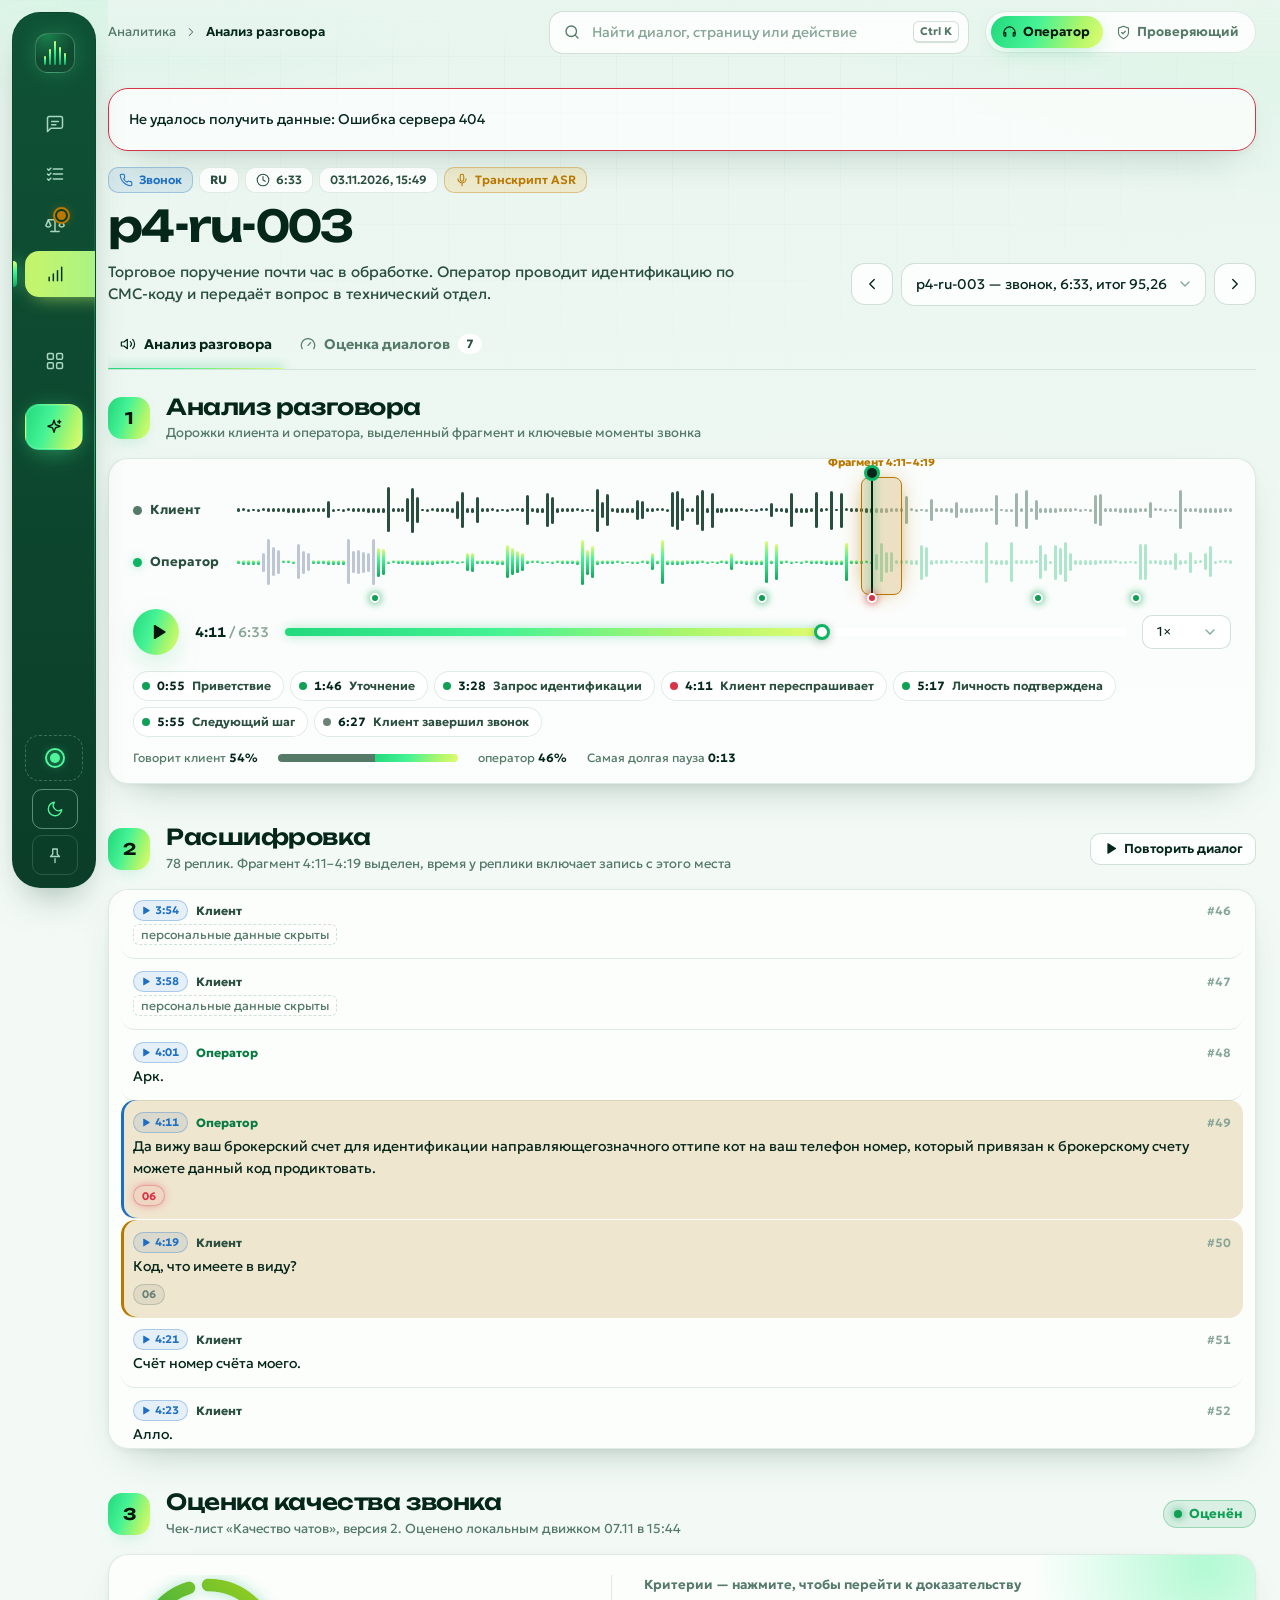
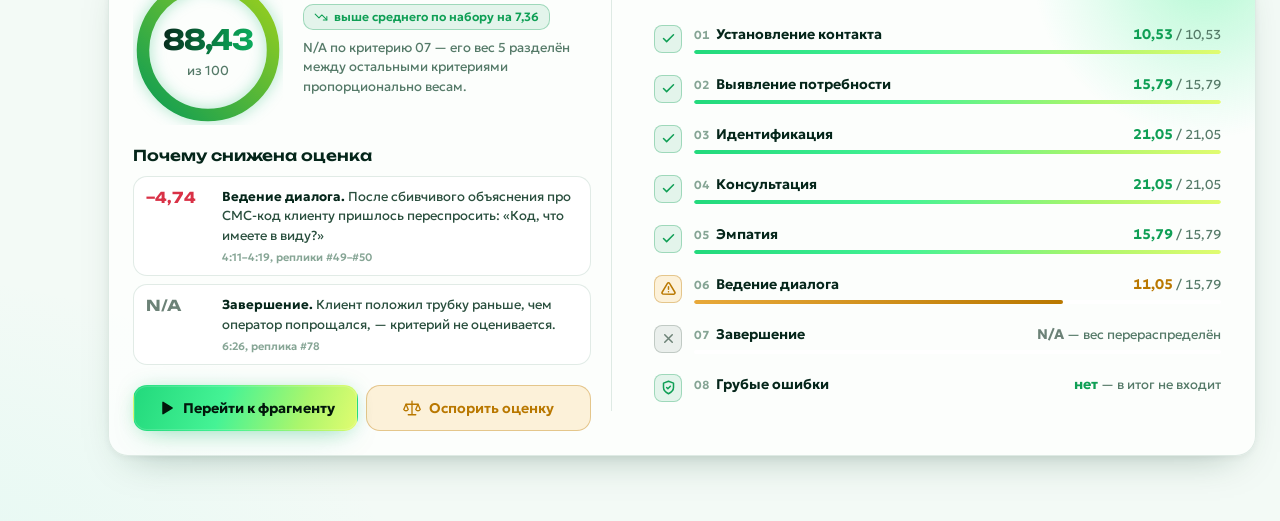
==== commit 2941b128: "Выгрузка результатов для сдачи, фолбэк провайдеров и ключей, название 2MP, README - export_results: " ====
--- a/frontend/analytics.html
+++ b/frontend/analytics.html
@@ -5,7 +5,7 @@
   <meta name="viewport" content="width=device-width, initial-scale=1">
   <meta name="theme-color" content="#F3FAF6">
   <link rel="icon" href="data:image/svg+xml,%3Csvg xmlns='http://www.w3.org/2000/svg' viewBox='0 0 32 32'%3E%3Crect width='32' height='32' rx='9' fill='%230B2D1F'/%3E%3Cg fill='%2345F395'%3E%3Crect x='6' y='17' width='3' height='8' rx='1.5'/%3E%3Crect x='11' y='11' width='3' height='14' rx='1.5'/%3E%3Crect x='16' y='6' width='3' height='19' rx='1.5'/%3E%3Crect x='21' y='12' width='3' height='13' rx='1.5'/%3E%3C/g%3E%3C/svg%3E">
-  <title>Анализ разговора · p4-ru-003 · CQA</title>
+  <title>Анализ разговора · p4-ru-003 · 2MP</title>
   <script src="js/fx/boot.js"></script>
   <link rel="preconnect" href="https://fonts.googleapis.com">
   <link rel="preconnect" href="https://fonts.gstatic.com" crossorigin>
@@ -84,9 +84,9 @@
 
 <div class="app" id="cqa-app">
   <aside class="rail" aria-label="Навигация">
-    <a class="rail__brand" href="index.html" aria-label="CQA, на главную">
+    <a class="rail__brand" href="index.html" aria-label="2MP, на главную">
       <span class="logo-bars" aria-hidden="true"><i></i><i></i><i></i><i></i><i></i></span>
-      <span class="rail__brand-text rail__label"><b>CQA</b><small>Freedom Broker</small></span>
+      <span class="rail__brand-text rail__label"><b>2MP</b><small>Freedom Broker</small></span>
     </a>
     <nav class="rail__nav" aria-label="Разделы">
       <a class="rail__link" href="index.html" style="--i:0"><svg class="icon"><use href="#i-list"/></svg><span class="rail__label">Диалоги</span><span class="rail__meta">65</span></a>
--- a/frontend/css/views.css
+++ b/frontend/css/views.css
@@ -683,3 +683,13 @@
   .stripe__pts { display: none; }
   .workspace { grid-template-columns: minmax(0, 1fr); }
 }
+
+/* Как надо было сказать: «призрак» реплики оператора, которой не было */
+.coach { display: grid; justify-items: end; padding: 0 38px 10px 0; list-style: none; }
+.coach__box { max-width: 76ch; padding: 10px 14px; border: 1.5px dashed var(--ok); border-radius: var(--r-lg) 6px var(--r-lg) var(--r-lg); background: var(--ok-bg); box-shadow: none; display: grid; gap: 4px; }
+.coach__head { font-size: var(--fs-12, 12px); color: var(--ink-3); }
+.coach__text { margin: 0; color: var(--ink); }
+.coach.is-hl .coach__box { animation: coach-hl 1.2s ease-out; }
+@keyframes coach-hl { 0%, 60% { box-shadow: 0 0 0 3px var(--ok), 0 0 24px -4px var(--ok); } 100% { box-shadow: none; } }
+.crit__coach { display: grid; gap: 8px; justify-items: start; margin-top: 10px; padding: 10px 14px; border: 1px solid var(--ok-line); border-radius: var(--r-md, 12px); background: var(--ok-bg); }
+.crit__coach b { font-size: var(--fs-12, 12px); color: var(--ink-3); font-weight: 600; }
